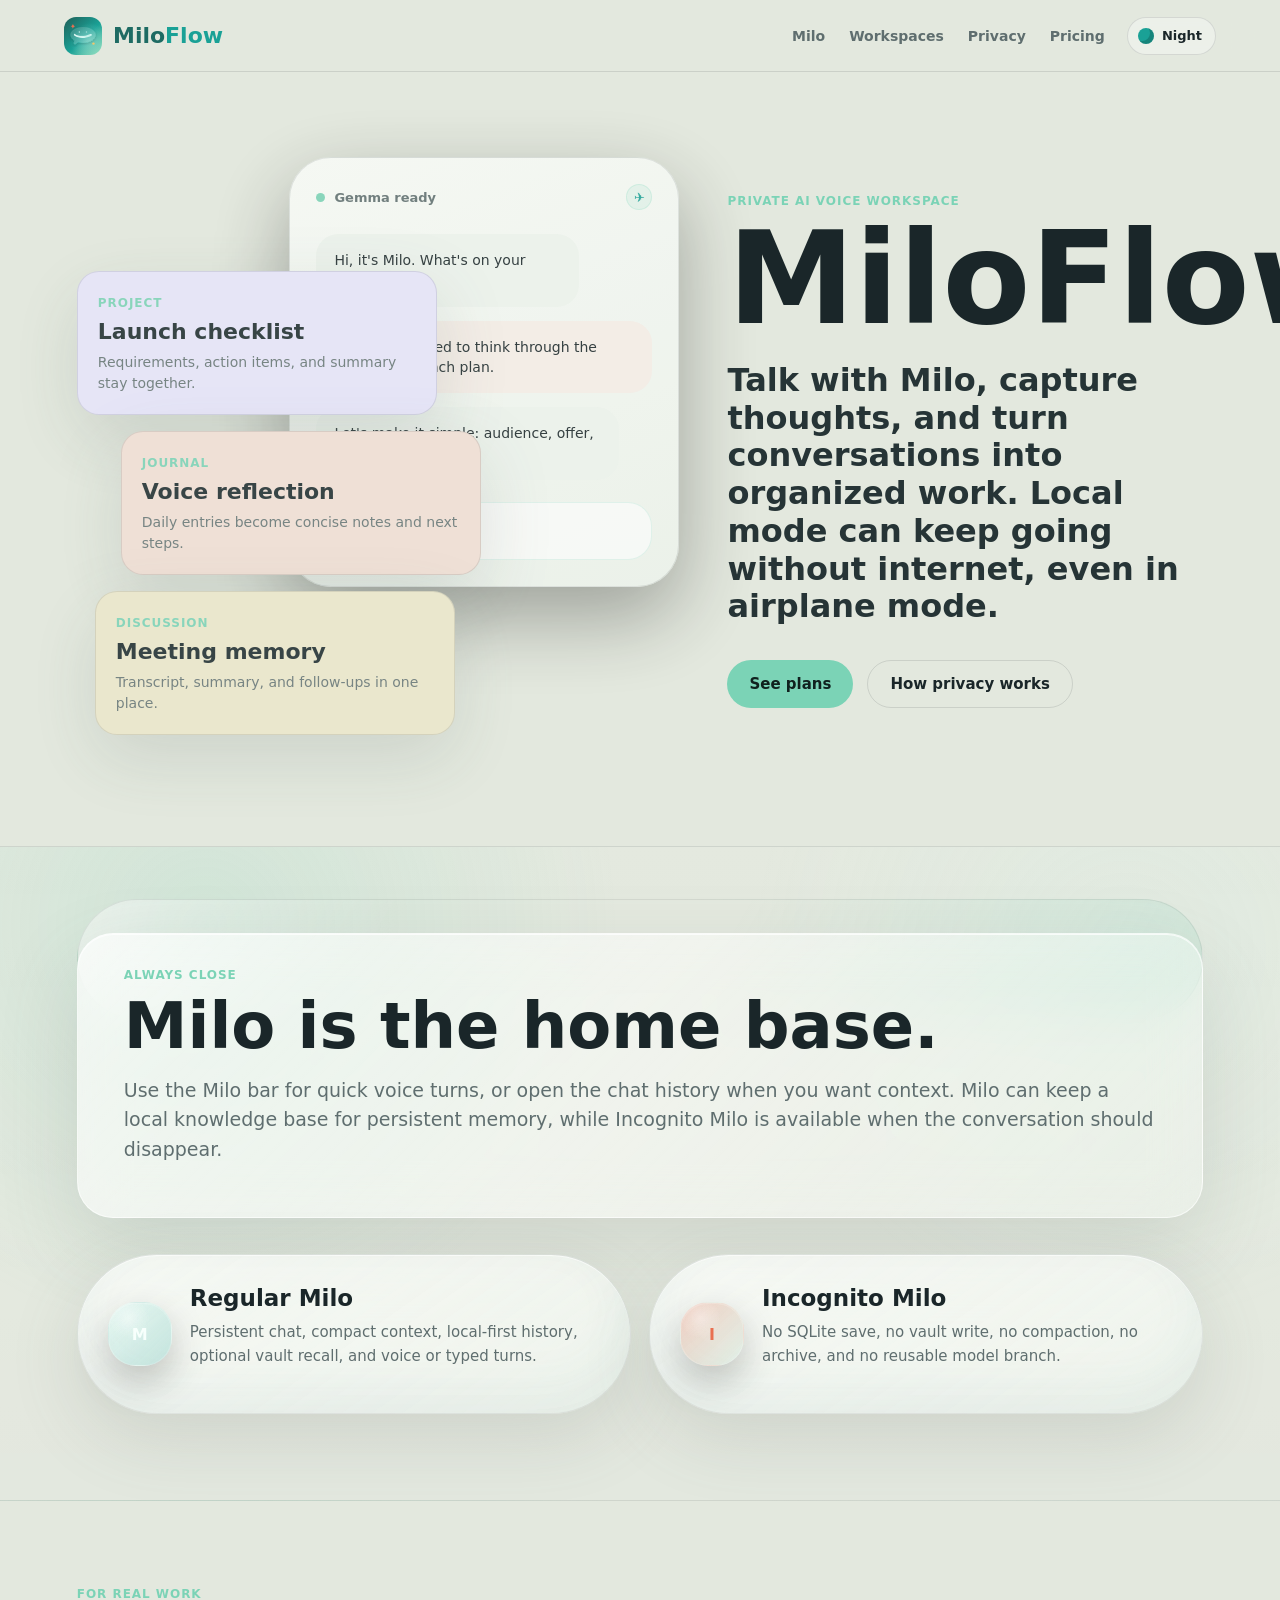
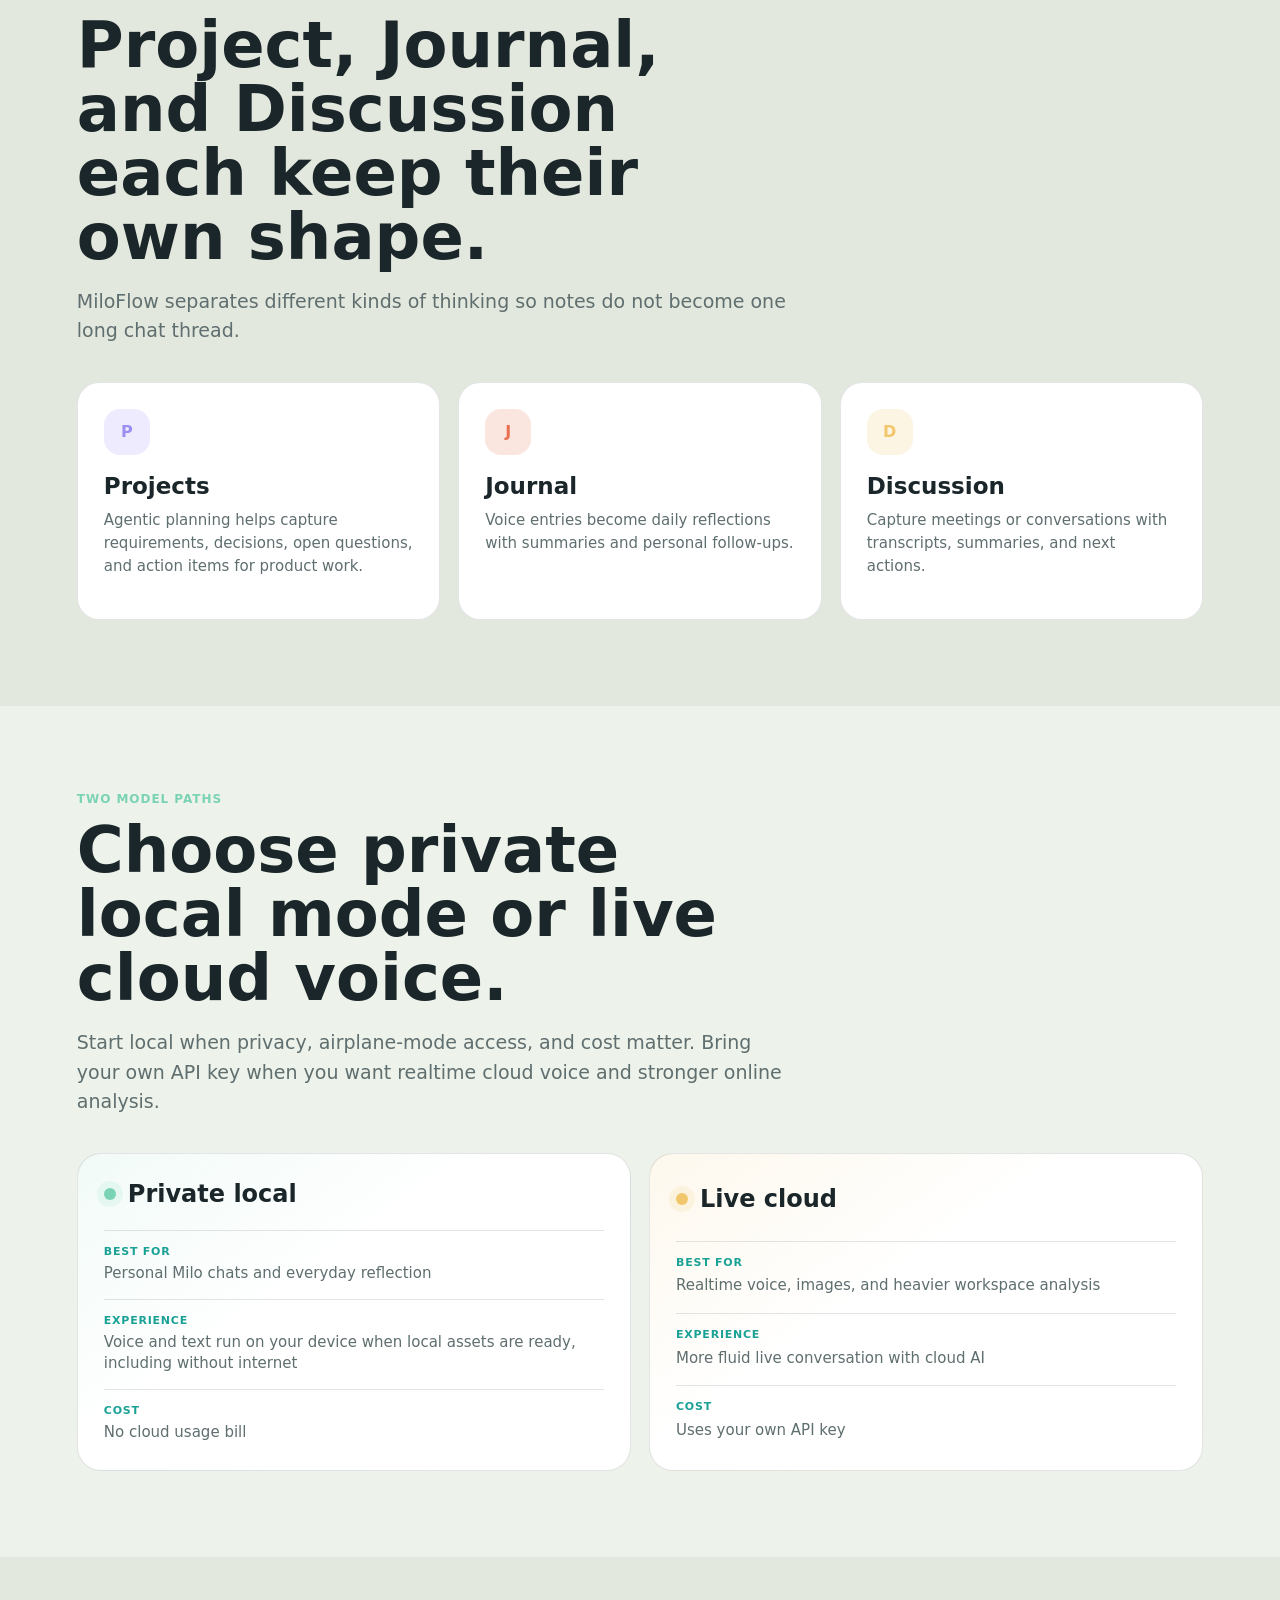
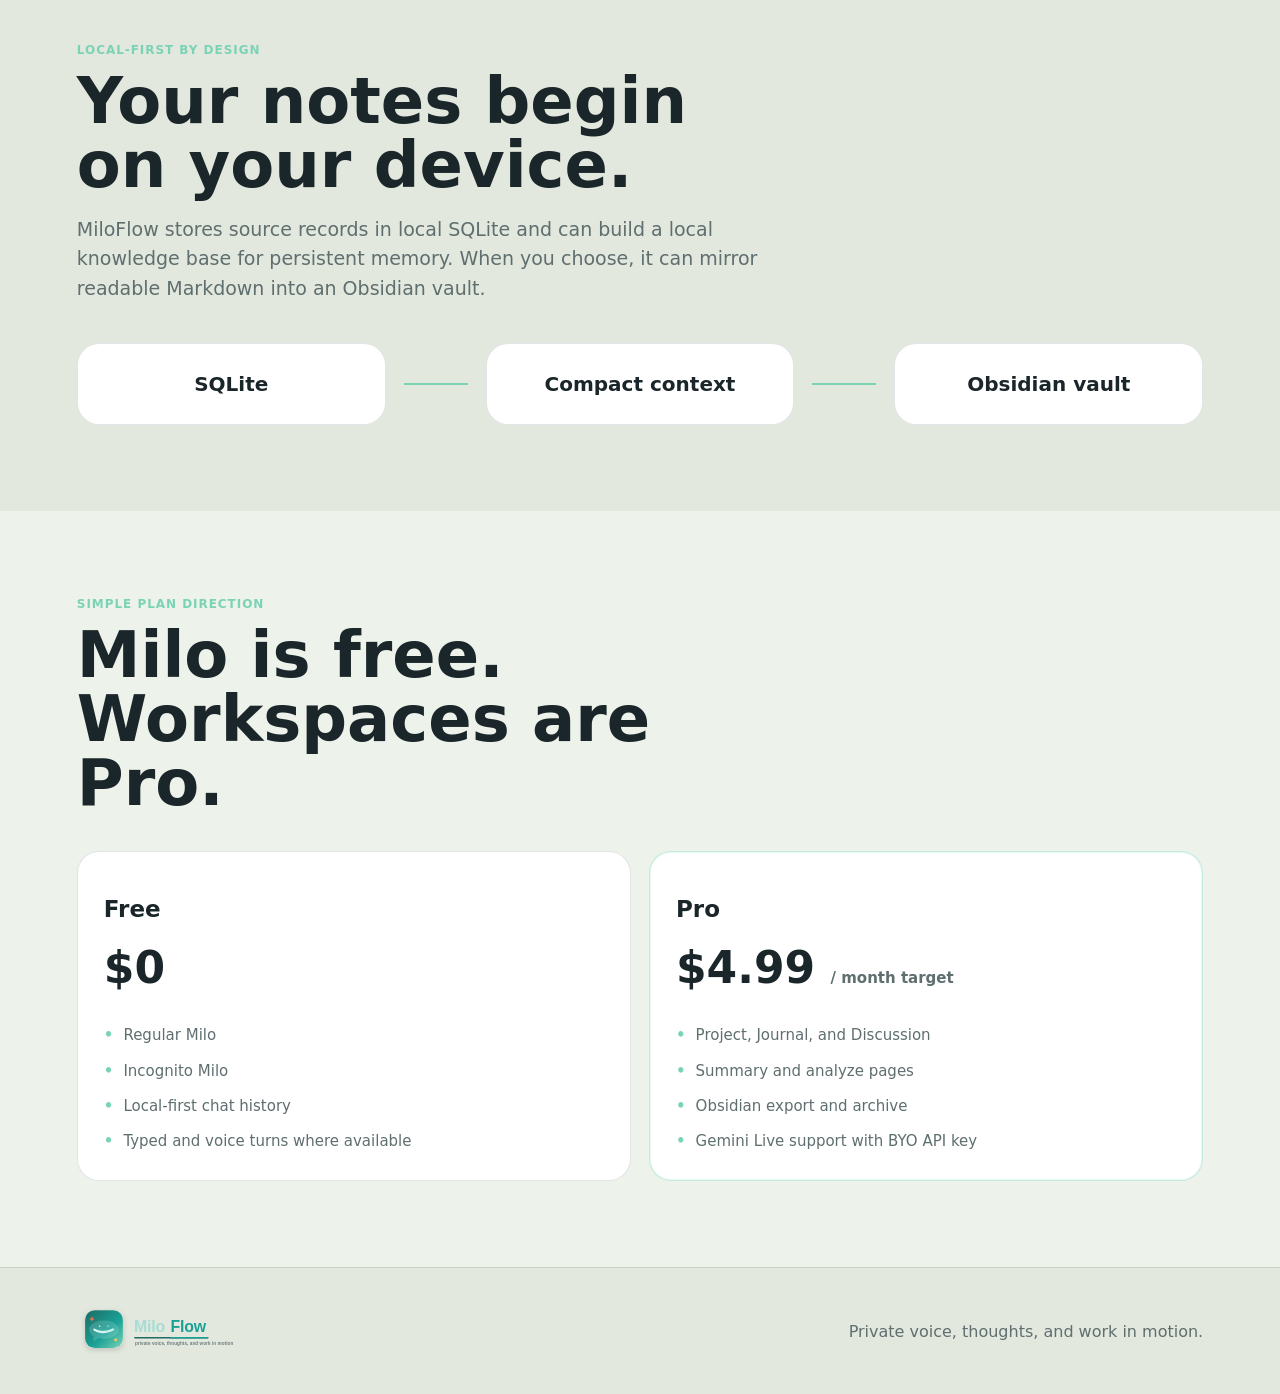
==== index.html @ c67f7feb "Add website day night theme toggle" ====
<!doctype html>
<html lang="en">
  <head>
    <meta charset="utf-8" />
    <meta name="viewport" content="width=device-width, initial-scale=1" />
    <title>MiloFlow - Private AI Voice Workspace</title>
    <meta
      name="description"
      content="MiloFlow is a private AI voice workspace for Milo chat, journaling, discussions, projects, local Gemma, and Gemini Live with your own API key."
    />
    <meta name="theme-color" content="#e3e8de" media="(prefers-color-scheme: light)" />
    <meta name="theme-color" content="#1c1f21" media="(prefers-color-scheme: dark)" />
    <meta property="og:title" content="MiloFlow" />
    <meta property="og:description" content="Private voice, thoughts, and work in motion." />
    <meta property="og:type" content="website" />
    <meta property="og:image" content="assets/brand/app-icon-512.png" />
    <link rel="icon" href="assets/brand/app-icon-512.png" />
    <link rel="apple-touch-icon" href="assets/brand/app-icon-512.png" />
    <script>
      (() => {
        const theme = localStorage.getItem("miloflow-theme");
        if (theme === "light" || theme === "dark") {
          document.documentElement.dataset.theme = theme;
        }
      })();
    </script>
    <link rel="stylesheet" href="styles.css" />
  </head>
  <body>
    <header class="site-header" aria-label="Primary navigation">
      <a class="brand" href="#top" aria-label="MiloFlow home">
        <img src="assets/brand/miloflow-app-icon.svg" alt="" />
        <span><span class="brand-milo">Milo</span><span class="brand-flow">Flow</span></span>
      </a>
      <div class="header-actions">
        <nav>
          <a href="#milo">Milo</a>
          <a href="#workspaces">Workspaces</a>
          <a href="#privacy">Privacy</a>
          <a href="#pricing">Pricing</a>
        </nav>
        <button class="theme-toggle" type="button" aria-label="Switch theme" aria-pressed="false">
          <span class="theme-icon" aria-hidden="true"></span>
          <span class="theme-label">Night</span>
        </button>
      </div>
    </header>

    <main id="top">
      <section class="hero" aria-labelledby="hero-title">
        <div class="hero-scene" aria-hidden="true">
          <div class="phone">
            <div class="phone-top">
              <span class="dot"></span>
              <span>Gemma ready</span>
              <span class="airplane" aria-hidden="true">✈</span>
            </div>
            <div class="chat-row assistant">Hi, it's Milo. What's on your mind?</div>
            <div class="chat-row user">I need to think through the launch plan.</div>
            <div class="chat-row assistant wide">
              Let's make it simple: audience, offer, next action.
            </div>
            <div class="voice-bar">
              <span></span>
              <span></span>
              <span></span>
              <strong>Listening</strong>
            </div>
          </div>
          <div class="workspace-stack">
            <div class="workspace-card project">
              <span>Project</span>
              <strong>Launch checklist</strong>
              <p>Requirements, action items, and summary stay together.</p>
            </div>
            <div class="workspace-card journal">
              <span>Journal</span>
              <strong>Voice reflection</strong>
              <p>Daily entries become concise notes and next steps.</p>
            </div>
            <div class="workspace-card discussion">
              <span>Discussion</span>
              <strong>Meeting memory</strong>
              <p>Transcript, summary, and follow-ups in one place.</p>
            </div>
          </div>
        </div>

        <div class="hero-copy">
          <p class="eyebrow">Private AI voice workspace</p>
          <h1 id="hero-title">MiloFlow</h1>
          <p class="hero-subtitle">
            Talk with Milo, capture thoughts, and turn conversations into organized work. Local mode can keep going without internet, even in airplane mode.
          </p>
          <div class="hero-actions">
            <a class="primary-action" href="#pricing">See plans</a>
            <a class="secondary-action" href="#privacy">How privacy works</a>
          </div>
        </div>
      </section>

      <section class="intro band liquid-milo" id="milo" aria-labelledby="milo-title">
        <div class="section-heading">
          <p class="eyebrow">Always close</p>
          <h2 id="milo-title">Milo is the home base.</h2>
          <p>
            Use the Milo bar for quick voice turns, or open the chat history when you want context. Milo can keep a local knowledge base for persistent memory, while Incognito Milo is available when the conversation should disappear.
          </p>
        </div>
        <div class="feature-grid two">
          <article>
            <span class="feature-icon">M</span>
            <h3>Regular Milo</h3>
            <p>Persistent chat, compact context, local-first history, optional vault recall, and voice or typed turns.</p>
          </article>
          <article>
            <span class="feature-icon incognito">I</span>
            <h3>Incognito Milo</h3>
            <p>No SQLite save, no vault write, no compaction, no archive, and no reusable model branch.</p>
          </article>
        </div>
      </section>

      <section class="band split" id="workspaces" aria-labelledby="workspaces-title">
        <div class="section-heading">
          <p class="eyebrow">For real work</p>
          <h2 id="workspaces-title">Project, Journal, and Discussion each keep their own shape.</h2>
          <p>
            MiloFlow separates different kinds of thinking so notes do not become one long chat thread.
          </p>
        </div>
        <div class="feature-grid three">
          <article>
            <span class="feature-icon project">P</span>
            <h3>Projects</h3>
            <p>Agentic planning helps capture requirements, decisions, open questions, and action items for product work.</p>
          </article>
          <article>
            <span class="feature-icon journal">J</span>
            <h3>Journal</h3>
            <p>Voice entries become daily reflections with summaries and personal follow-ups.</p>
          </article>
          <article>
            <span class="feature-icon discussion">D</span>
            <h3>Discussion</h3>
            <p>Capture meetings or conversations with transcripts, summaries, and next actions.</p>
          </article>
        </div>
      </section>

      <section class="band providers" aria-labelledby="providers-title">
        <div class="section-heading">
          <p class="eyebrow">Two model paths</p>
          <h2 id="providers-title">Choose private local mode or live cloud voice.</h2>
          <p>
            Start local when privacy, airplane-mode access, and cost matter. Bring your own API key when you want realtime cloud voice and stronger online analysis.
          </p>
        </div>
        <div class="provider-cards" aria-label="MiloFlow provider comparison">
          <article class="provider-card local">
            <div class="provider-title">
              <span aria-hidden="true"></span>
              <h3>Private local</h3>
            </div>
            <dl>
              <div>
                <dt>Best for</dt>
                <dd>Personal Milo chats and everyday reflection</dd>
              </div>
              <div>
                <dt>Experience</dt>
                <dd>Voice and text run on your device when local assets are ready, including without internet</dd>
              </div>
              <div>
                <dt>Cost</dt>
                <dd>No cloud usage bill</dd>
              </div>
            </dl>
          </article>
          <article class="provider-card cloud">
            <div class="provider-title">
              <span aria-hidden="true"></span>
              <h3>Live cloud</h3>
            </div>
            <dl>
              <div>
                <dt>Best for</dt>
                <dd>Realtime voice, images, and heavier workspace analysis</dd>
              </div>
              <div>
                <dt>Experience</dt>
                <dd>More fluid live conversation with cloud AI</dd>
              </div>
              <div>
                <dt>Cost</dt>
                <dd>Uses your own API key</dd>
              </div>
            </dl>
          </article>
        </div>
      </section>

      <section class="band privacy" id="privacy" aria-labelledby="privacy-title">
        <div class="section-heading">
          <p class="eyebrow">Local-first by design</p>
          <h2 id="privacy-title">Your notes begin on your device.</h2>
          <p>
            MiloFlow stores source records in local SQLite and can build a local knowledge base for persistent memory. When you choose, it can mirror readable Markdown into an Obsidian vault.
          </p>
        </div>
        <div class="privacy-flow" aria-label="Storage flow">
          <div>SQLite</div>
          <span></span>
          <div>Compact context</div>
          <span></span>
          <div>Obsidian vault</div>
        </div>
      </section>

      <section class="band pricing" id="pricing" aria-labelledby="pricing-title">
        <div class="section-heading">
          <p class="eyebrow">Simple plan direction</p>
          <h2 id="pricing-title">Milo is free. Workspaces are Pro.</h2>
        </div>
        <div class="price-grid">
          <article>
            <h3>Free</h3>
            <p class="price">$0</p>
            <ul>
              <li>Regular Milo</li>
              <li>Incognito Milo</li>
              <li>Local-first chat history</li>
              <li>Typed and voice turns where available</li>
            </ul>
          </article>
          <article class="highlight">
            <h3>Pro</h3>
            <p class="price">$4.99 <span>/ month target</span></p>
            <ul>
              <li>Project, Journal, and Discussion</li>
              <li>Summary and analyze pages</li>
              <li>Obsidian export and archive</li>
              <li>Gemini Live support with BYO API key</li>
            </ul>
          </article>
        </div>
      </section>
    </main>

    <footer>
      <a class="footer-logo-link" href="#top" aria-label="MiloFlow home">
        <img class="footer-logo footer-logo-day" src="assets/brand/miloflow-logo.svg" alt="MiloFlow" />
        <img class="footer-logo footer-logo-night" src="assets/brand/miloflow-logo_night.svg" alt="MiloFlow" />
      </a>
      <p>Private voice, thoughts, and work in motion.</p>
    </footer>
    <script>
      (() => {
        const root = document.documentElement;
        const button = document.querySelector(".theme-toggle");
        const label = button?.querySelector(".theme-label");
        const systemDark = window.matchMedia("(prefers-color-scheme: dark)");

        const activeTheme = () => root.dataset.theme || (systemDark.matches ? "dark" : "light");

        const updateButton = () => {
          const theme = activeTheme();
          if (!button || !label) return;
          button.setAttribute("aria-pressed", String(theme === "dark"));
          button.setAttribute("aria-label", theme === "dark" ? "Switch to day mode" : "Switch to night mode");
          label.textContent = theme === "dark" ? "Day" : "Night";
        };

        button?.addEventListener("click", () => {
          const nextTheme = activeTheme() === "dark" ? "light" : "dark";
          root.dataset.theme = nextTheme;
          localStorage.setItem("miloflow-theme", nextTheme);
          updateButton();
        });

        systemDark.addEventListener("change", updateButton);
        updateButton();
      })();
    </script>
  </body>
</html>
---- styles.css ----
:root {
  color-scheme: light dark;
  --ink: #1a2629;
  --muted: #5f6e6f;
  --dim: #879090;
  --surface: #ffffff;
  --surface-2: #eef3ed;
  --line: rgba(26, 38, 41, 0.12);
  --header-bg: rgba(227, 232, 222, 0.78);
  --hero-fade: rgba(227, 232, 222, 0);
  --band-alt: #edf2ea;
  --hero-subtitle: #263436;
  --milo: #1e6b63;
  --brand-milo: #1e6b63;
  --flow: #1aa196;
  --mint: #7bd3b6;
  --coral: #e96f50;
  --gold: #f2c66b;
  --violet: #9b8ef3;
  --page: #e3e8de;
  --phone-surface: linear-gradient(160deg, #f8fbf7 0%, #edf3ec 100%);
  --assistant-bubble: #eef4ee;
  --user-bubble: #f6eee8;
  --voice-surface: rgba(255, 255, 255, 0.72);
  --workspace-card-shadow: 0 24px 70px rgba(81, 101, 94, 0.18);
  --workspace-project-bg: #e7e5fb;
  --workspace-journal-bg: #f1dfd5;
  --workspace-discussion-bg: #ece7cb;
  --workspace-title: #1d2b2e;
  --workspace-body: #667575;
  --liquid-band-line: rgba(26, 38, 41, 0.10);
  --liquid-haze: linear-gradient(120deg, rgba(255, 255, 255, 0.48), transparent 28%),
    linear-gradient(300deg, rgba(123, 211, 182, 0.16), transparent 44%);
  --liquid-haze-border: rgba(26, 38, 41, 0.08);
  --liquid-heading-bg: linear-gradient(135deg, rgba(255, 255, 255, 0.66), rgba(255, 255, 255, 0.28));
  --liquid-heading-border: rgba(255, 255, 255, 0.62);
  --liquid-heading-shadow: inset 0 1px 0 rgba(255, 255, 255, 0.72),
    0 28px 80px rgba(92, 108, 100, 0.16);
  --liquid-card-bg: linear-gradient(145deg, rgba(255, 255, 255, 0.54), rgba(255, 255, 255, 0.24)),
    rgba(238, 245, 237, 0.66);
  --liquid-card-border: rgba(26, 38, 41, 0.10);
  --liquid-card-shadow: inset 0 1px 0 rgba(255, 255, 255, 0.58),
    inset 0 -24px 50px rgba(30, 107, 99, 0.06),
    0 24px 70px rgba(92, 108, 100, 0.16);
  --liquid-icon-color: #f7fffc;
}

@media (prefers-color-scheme: dark) {
  :root:not([data-theme]) {
    --ink: #f5f2e8;
    --muted: #b9b5a8;
    --dim: #7f7b70;
    --surface: #242824;
    --surface-2: #2f342f;
    --line: rgba(245, 242, 232, 0.14);
    --header-bg: rgba(28, 31, 33, 0.78);
    --hero-fade: rgba(28, 31, 33, 0);
    --band-alt: #1f221f;
    --hero-subtitle: #dfdccf;
    --brand-milo: #a7dcd4;
    --page: #1c1f21;
    --phone-surface: linear-gradient(160deg, #20241f 0%, #30362f 100%);
    --assistant-bubble: #383d37;
    --user-bubble: #41372e;
    --voice-surface: #1f2522;
    --workspace-card-shadow: 0 24px 70px rgba(0, 0, 0, 0.24);
    --workspace-project-bg: #2f2a55;
    --workspace-journal-bg: #4a2d23;
    --workspace-discussion-bg: #40391f;
    --workspace-title: var(--ink);
    --workspace-body: var(--muted);
    --liquid-band-line: rgba(245, 242, 232, 0.08);
    --liquid-haze: linear-gradient(120deg, rgba(255, 255, 255, 0.12), transparent 28%),
      linear-gradient(300deg, rgba(123, 211, 182, 0.10), transparent 44%);
    --liquid-haze-border: rgba(255, 255, 255, 0.10);
    --liquid-heading-bg: linear-gradient(135deg, rgba(255, 255, 255, 0.105), rgba(255, 255, 255, 0.035));
    --liquid-heading-border: rgba(255, 255, 255, 0.13);
    --liquid-heading-shadow: inset 0 1px 0 rgba(255, 255, 255, 0.18),
      0 28px 80px rgba(0, 0, 0, 0.22);
    --liquid-card-bg: linear-gradient(145deg, rgba(255, 255, 255, 0.115), rgba(255, 255, 255, 0.035)),
      rgba(32, 38, 35, 0.58);
    --liquid-card-border: rgba(255, 255, 255, 0.14);
    --liquid-card-shadow: inset 0 1px 0 rgba(255, 255, 255, 0.18),
      inset 0 -24px 50px rgba(30, 107, 99, 0.12),
      0 24px 70px rgba(0, 0, 0, 0.20);
    --liquid-icon-color: #eafffb;
  }
}

:root[data-theme="dark"] {
  color-scheme: dark;
  --ink: #f5f2e8;
  --muted: #b9b5a8;
  --dim: #7f7b70;
  --surface: #242824;
  --surface-2: #2f342f;
  --line: rgba(245, 242, 232, 0.14);
  --header-bg: rgba(28, 31, 33, 0.78);
  --hero-fade: rgba(28, 31, 33, 0);
  --band-alt: #1f221f;
  --hero-subtitle: #dfdccf;
  --brand-milo: #a7dcd4;
  --page: #1c1f21;
  --phone-surface: linear-gradient(160deg, #20241f 0%, #30362f 100%);
  --assistant-bubble: #383d37;
  --user-bubble: #41372e;
  --voice-surface: #1f2522;
  --workspace-card-shadow: 0 24px 70px rgba(0, 0, 0, 0.24);
  --workspace-project-bg: #2f2a55;
  --workspace-journal-bg: #4a2d23;
  --workspace-discussion-bg: #40391f;
  --workspace-title: var(--ink);
  --workspace-body: var(--muted);
  --liquid-band-line: rgba(245, 242, 232, 0.08);
  --liquid-haze: linear-gradient(120deg, rgba(255, 255, 255, 0.12), transparent 28%),
    linear-gradient(300deg, rgba(123, 211, 182, 0.10), transparent 44%);
  --liquid-haze-border: rgba(255, 255, 255, 0.10);
  --liquid-heading-bg: linear-gradient(135deg, rgba(255, 255, 255, 0.105), rgba(255, 255, 255, 0.035));
  --liquid-heading-border: rgba(255, 255, 255, 0.13);
  --liquid-heading-shadow: inset 0 1px 0 rgba(255, 255, 255, 0.18),
    0 28px 80px rgba(0, 0, 0, 0.22);
  --liquid-card-bg: linear-gradient(145deg, rgba(255, 255, 255, 0.115), rgba(255, 255, 255, 0.035)),
    rgba(32, 38, 35, 0.58);
  --liquid-card-border: rgba(255, 255, 255, 0.14);
  --liquid-card-shadow: inset 0 1px 0 rgba(255, 255, 255, 0.18),
    inset 0 -24px 50px rgba(30, 107, 99, 0.12),
    0 24px 70px rgba(0, 0, 0, 0.20);
  --liquid-icon-color: #eafffb;
}

:root[data-theme="light"] {
  color-scheme: light;
}

* {
  box-sizing: border-box;
}

html {
  scroll-behavior: smooth;
}

body {
  margin: 0;
  background: var(--page);
  color: var(--ink);
  font-family: Inter, ui-sans-serif, system-ui, -apple-system, BlinkMacSystemFont, "Segoe UI", sans-serif;
}

a {
  color: inherit;
  text-decoration: none;
}

.site-header {
  align-items: center;
  backdrop-filter: blur(20px);
  background: var(--header-bg);
  border-bottom: 1px solid var(--line);
  display: flex;
  height: 72px;
  justify-content: space-between;
  left: 0;
  padding: 0 clamp(18px, 5vw, 64px);
  position: fixed;
  right: 0;
  top: 0;
  z-index: 20;
}

.brand {
  align-items: center;
  display: inline-flex;
  font-size: 22px;
  font-weight: 800;
  gap: 11px;
}

.brand img {
  border-radius: 12px;
  height: 38px;
  width: 38px;
}

.brand-milo {
  color: var(--brand-milo);
}

.brand-flow {
  color: var(--flow);
}

nav {
  display: flex;
  gap: 24px;
}

.header-actions {
  align-items: center;
  display: flex;
  gap: 22px;
}

nav a {
  color: var(--muted);
  font-size: 14px;
  font-weight: 650;
}

nav a:hover {
  color: var(--ink);
}

.theme-toggle {
  align-items: center;
  background: rgba(255, 255, 255, 0.34);
  border: 1px solid var(--line);
  border-radius: 999px;
  color: var(--ink);
  cursor: pointer;
  display: inline-flex;
  font: inherit;
  font-size: 13px;
  font-weight: 800;
  gap: 8px;
  min-height: 38px;
  padding: 0 13px 0 10px;
}

.theme-toggle:hover {
  border-color: rgba(123, 211, 182, 0.42);
}

.theme-icon {
  background: var(--flow);
  border-radius: 999px;
  box-shadow: inset -4px -3px 0 rgba(0, 0, 0, 0.18);
  height: 16px;
  width: 16px;
}

:root[data-theme="dark"] .theme-icon {
  background: var(--gold);
  box-shadow: inset 5px -3px 0 rgba(28, 31, 33, 0.74);
}

@media (prefers-color-scheme: dark) {
  :root:not([data-theme]) .theme-icon {
    background: var(--gold);
    box-shadow: inset 5px -3px 0 rgba(28, 31, 33, 0.74);
  }
}

.hero {
  align-items: center;
  display: grid;
  gap: 48px;
  grid-template-columns: minmax(0, 0.95fr) minmax(380px, 0.75fr);
  min-height: 94svh;
  overflow: hidden;
  padding: 128px clamp(22px, 6vw, 84px) 72px;
  position: relative;
}

.hero::after {
  background: linear-gradient(180deg, var(--hero-fade) 0%, var(--page) 96%);
  bottom: 0;
  content: "";
  height: 26%;
  left: 0;
  pointer-events: none;
  position: absolute;
  right: 0;
  z-index: 0;
}

.hero-scene {
  height: 620px;
  opacity: 0.86;
  position: relative;
  z-index: 1;
}

.phone {
  background: var(--phone-surface);
  border: 1px solid var(--line);
  border-radius: 42px;
  box-shadow: 0 30px 80px rgba(0, 0, 0, 0.36);
  max-width: 390px;
  padding: 26px;
  position: absolute;
  right: 0;
  top: 16px;
  width: 390px;
}

.phone-top {
  align-items: center;
  color: var(--muted);
  display: flex;
  font-size: 13px;
  font-weight: 700;
  gap: 9px;
  margin-bottom: 24px;
}

.airplane {
  align-items: center;
  background: rgba(123, 211, 182, 0.14);
  border: 1px solid rgba(123, 211, 182, 0.24);
  border-radius: 999px;
  color: var(--flow);
  display: inline-flex;
  font-size: 13px;
  height: 26px;
  justify-content: center;
  margin-left: auto;
  width: 26px;
}

.dot {
  background: var(--mint);
  border-radius: 50%;
  height: 9px;
  width: 9px;
}

.chat-row {
  border-radius: 22px;
  color: var(--ink);
  font-size: 14px;
  line-height: 1.45;
  margin: 14px 0;
  padding: 16px 18px;
  width: 78%;
}

.chat-row.assistant {
  background: var(--assistant-bubble);
}

.chat-row.user {
  background: var(--user-bubble);
  margin-left: auto;
}

.chat-row.wide {
  width: 90%;
}

.voice-bar {
  align-items: center;
  background: var(--voice-surface);
  border: 1px solid rgba(123, 211, 182, 0.22);
  border-radius: 24px;
  display: flex;
  gap: 8px;
  margin-top: 22px;
  padding: 14px 18px;
}

.voice-bar span {
  animation: wave 1.4s ease-in-out infinite;
  background: var(--mint);
  border-radius: 999px;
  height: 18px;
  width: 5px;
}

.voice-bar span:nth-child(2) {
  animation-delay: 0.14s;
  height: 28px;
}

.voice-bar span:nth-child(3) {
  animation-delay: 0.28s;
  height: 22px;
}

.voice-bar strong {
  color: var(--muted);
  font-size: 13px;
  margin-left: 8px;
}

@keyframes wave {
  0%, 100% {
    transform: scaleY(0.7);
  }
  50% {
    transform: scaleY(1.15);
  }
}

.workspace-stack {
  bottom: 10px;
  left: 0;
  position: absolute;
  width: 360px;
}

.workspace-card {
  border: 1px solid var(--line);
  border-radius: 22px;
  box-shadow: var(--workspace-card-shadow);
  margin: 16px 0;
  padding: 20px;
}

.workspace-card span,
.eyebrow {
  color: var(--mint);
  font-size: 12px;
  font-weight: 800;
  letter-spacing: 0.08em;
  text-transform: uppercase;
}

.workspace-card strong {
  color: var(--workspace-title);
  display: block;
  font-size: 22px;
  margin: 8px 0;
}

.workspace-card p {
  color: var(--workspace-body);
  font-size: 14px;
  line-height: 1.5;
  margin: 0;
}

.workspace-card.project {
  background: var(--workspace-project-bg);
}

.workspace-card.journal {
  background: var(--workspace-journal-bg);
  transform: translateX(44px);
}

.workspace-card.discussion {
  background: var(--workspace-discussion-bg);
  transform: translateX(18px);
}

.hero-copy {
  max-width: 720px;
  position: relative;
  z-index: 2;
}

h1,
h2,
h3,
p {
  margin-top: 0;
}

h1 {
  font-size: 128px;
  letter-spacing: 0;
  line-height: 0.92;
  margin-bottom: 24px;
}

.hero-subtitle {
  color: var(--hero-subtitle);
  font-size: 32px;
  font-weight: 650;
  line-height: 1.18;
  max-width: 680px;
}

.hero-actions {
  display: flex;
  flex-wrap: wrap;
  gap: 14px;
  margin-top: 34px;
}

.primary-action,
.secondary-action {
  align-items: center;
  border-radius: 999px;
  display: inline-flex;
  font-size: 15px;
  font-weight: 800;
  min-height: 48px;
  padding: 0 22px;
}

.primary-action {
  background: var(--mint);
  color: #10211e;
}

.secondary-action {
  border: 1px solid var(--line);
  color: var(--ink);
}

.band {
  padding: 86px clamp(22px, 6vw, 84px);
}

.liquid-milo {
  background:
    radial-gradient(circle at 16% 12%, rgba(123, 211, 182, 0.18), transparent 34%),
    radial-gradient(circle at 88% 16%, rgba(203, 247, 239, 0.12), transparent 30%),
    linear-gradient(180deg, rgba(255, 255, 255, 0.045), rgba(255, 255, 255, 0.015));
  border-bottom: 1px solid var(--liquid-band-line);
  border-top: 1px solid var(--liquid-band-line);
  overflow: hidden;
  position: relative;
}

.liquid-milo::before {
  background: var(--liquid-haze);
  border: 1px solid var(--liquid-haze-border);
  border-radius: 999px;
  content: "";
  filter: blur(0.2px);
  height: 118px;
  left: clamp(22px, 6vw, 84px);
  pointer-events: none;
  position: absolute;
  right: clamp(22px, 6vw, 84px);
  top: 52px;
}

.liquid-milo .section-heading {
  backdrop-filter: blur(24px) saturate(1.25);
  background: var(--liquid-heading-bg);
  border: 1px solid var(--liquid-heading-border);
  border-radius: 36px;
  box-shadow: var(--liquid-heading-shadow);
  max-width: none;
  padding: 34px clamp(24px, 5vw, 46px);
  position: relative;
  z-index: 1;
}

.liquid-milo .feature-grid {
  position: relative;
  z-index: 1;
}

.liquid-milo article {
  backdrop-filter: blur(28px) saturate(1.35);
  background: var(--liquid-card-bg);
  border-color: var(--liquid-card-border);
  border-radius: 999px;
  box-shadow: var(--liquid-card-shadow);
  min-height: 154px;
  padding: 30px 34px 30px 112px;
  position: relative;
}

.liquid-milo .feature-icon {
  background:
    radial-gradient(circle at 32% 25%, rgba(255, 255, 255, 0.42), transparent 32%),
    linear-gradient(135deg, rgba(203, 247, 239, 0.32), rgba(26, 161, 150, 0.22));
  border: 1px solid rgba(255, 255, 255, 0.16);
  border-radius: 28px;
  box-shadow:
    inset 0 1px 0 rgba(255, 255, 255, 0.22),
    0 16px 36px rgba(0, 0, 0, 0.22);
  color: var(--liquid-icon-color);
  height: 64px;
  left: 30px;
  position: absolute;
  top: 50%;
  transform: translateY(-50%);
  width: 64px;
}

.liquid-milo .feature-icon.incognito {
  background:
    radial-gradient(circle at 32% 25%, rgba(255, 255, 255, 0.36), transparent 32%),
    linear-gradient(135deg, rgba(233, 111, 80, 0.30), rgba(123, 211, 182, 0.16));
}

.liquid-milo article h3 {
  margin-top: 0;
}

.section-heading {
  max-width: 720px;
}

h2 {
  font-size: 64px;
  letter-spacing: 0;
  line-height: 1;
  margin: 10px 0 18px;
}

.section-heading p:not(.eyebrow) {
  color: var(--muted);
  font-size: 19px;
  line-height: 1.55;
}

.feature-grid {
  display: grid;
  gap: 18px;
  margin-top: 36px;
}

.feature-grid.two {
  grid-template-columns: repeat(2, minmax(0, 1fr));
}

.feature-grid.three {
  grid-template-columns: repeat(3, minmax(0, 1fr));
}

article {
  background: var(--surface);
  border: 1px solid var(--line);
  border-radius: 22px;
  padding: 26px;
}

article h3 {
  font-size: 23px;
  margin: 18px 0 10px;
}

article p,
article li {
  color: var(--muted);
  font-size: 15px;
  line-height: 1.55;
}

.feature-icon {
  align-items: center;
  background: rgba(123, 211, 182, 0.16);
  border-radius: 16px;
  color: var(--mint);
  display: inline-flex;
  font-weight: 900;
  height: 46px;
  justify-content: center;
  width: 46px;
}

.feature-icon.incognito {
  background: rgba(233, 111, 80, 0.16);
  color: var(--coral);
}

.feature-icon.project {
  background: rgba(155, 142, 243, 0.18);
  color: var(--violet);
}

.feature-icon.journal {
  background: rgba(233, 111, 80, 0.18);
  color: var(--coral);
}

.feature-icon.discussion {
  background: rgba(242, 198, 107, 0.18);
  color: var(--gold);
}

.providers,
.pricing {
  background: var(--band-alt);
}

.provider-cards {
  display: grid;
  gap: 18px;
  grid-template-columns: repeat(2, minmax(0, 1fr));
  margin-top: 36px;
}

.provider-card {
  background:
    linear-gradient(145deg, rgba(123, 211, 182, 0.10), transparent 42%),
    var(--surface);
  border: 1px solid var(--line);
  border-radius: 24px;
  display: grid;
  gap: 22px;
  padding: 26px;
}

.provider-card.cloud {
  background:
    linear-gradient(145deg, rgba(242, 198, 107, 0.12), transparent 42%),
    var(--surface);
}

.provider-title {
  align-items: center;
  display: flex;
  gap: 12px;
}

.provider-title span {
  background: var(--mint);
  border-radius: 999px;
  box-shadow: 0 0 0 7px rgba(123, 211, 182, 0.12);
  height: 12px;
  width: 12px;
}

.provider-card.cloud .provider-title span {
  background: var(--gold);
  box-shadow: 0 0 0 7px rgba(242, 198, 107, 0.14);
}

.provider-title h3 {
  font-size: 24px;
  margin: 0;
}

.provider-card dl {
  display: grid;
  gap: 14px;
  margin: 0;
}

.provider-card dl div {
  border-top: 1px solid var(--line);
  display: grid;
  gap: 5px;
  padding-top: 14px;
}

.provider-card dt {
  color: var(--flow);
  font-size: 11px;
  font-weight: 850;
  letter-spacing: 0.07em;
  text-transform: uppercase;
}

.provider-card dd {
  color: var(--muted);
  font-size: 15px;
  line-height: 1.45;
  margin: 0;
}

.privacy-flow {
  align-items: center;
  display: grid;
  gap: 18px;
  grid-template-columns: 1fr 64px 1fr 64px 1fr;
  margin-top: 40px;
}

.privacy-flow div {
  background: var(--surface);
  border: 1px solid var(--line);
  border-radius: 22px;
  font-size: 20px;
  font-weight: 800;
  padding: 28px;
  text-align: center;
}

.privacy-flow span {
  background: var(--mint);
  height: 2px;
}

.price-grid {
  display: grid;
  gap: 18px;
  grid-template-columns: repeat(2, minmax(0, 1fr));
  margin-top: 36px;
}

.price-grid article {
  min-height: 330px;
}

.price-grid article.highlight {
  border-color: rgba(123, 211, 182, 0.45);
  box-shadow: inset 0 0 0 1px rgba(123, 211, 182, 0.16);
}

.price {
  color: var(--ink);
  font-size: 44px;
  font-weight: 900;
  margin: 12px 0 22px;
}

.price span {
  color: var(--muted);
  font-size: 15px;
  font-weight: 700;
}

ul {
  display: grid;
  gap: 12px;
  list-style: none;
  margin: 0;
  padding: 0;
}

li::before {
  color: var(--mint);
  content: "•";
  font-weight: 900;
  margin-right: 10px;
}

footer {
  align-items: center;
  border-top: 1px solid var(--line);
  display: flex;
  gap: 24px;
  justify-content: space-between;
  padding: 36px clamp(22px, 6vw, 84px);
}

footer img {
  height: 54px;
  max-width: min(320px, 58vw);
}

footer p {
  color: var(--muted);
  margin: 0;
}

.footer-logo-link {
  display: inline-flex;
}

.footer-logo-night {
  display: none;
}

@media (prefers-color-scheme: dark) {
  :root:not([data-theme]) .footer-logo-day {
    display: none;
  }

  :root:not([data-theme]) .footer-logo-night {
    display: block;
  }
}

:root[data-theme="dark"] .footer-logo-day {
  display: none;
}

:root[data-theme="dark"] .footer-logo-night {
  display: block;
}

:root[data-theme="light"] .footer-logo-day {
  display: block;
}

:root[data-theme="light"] .footer-logo-night {
  display: none;
}

@media (max-width: 1180px) {
  .hero {
    grid-template-columns: 1fr;
    min-height: auto;
    padding-bottom: 54px;
  }

  .hero-copy {
    max-width: 760px;
  }

  .hero-scene {
    height: 540px;
    max-width: 760px;
    width: 100%;
  }

  h1 {
    font-size: 96px;
  }

  .hero-subtitle {
    font-size: 28px;
  }

  h2 {
    font-size: 52px;
  }
}

@media (max-width: 860px) {
  nav {
    display: none;
  }

  .hero {
    min-height: auto;
    padding-top: 112px;
  }

  .hero-scene {
    height: auto;
    min-height: 430px;
  }

  .phone {
    left: auto;
    max-width: none;
    position: relative;
    right: auto;
    top: auto;
    width: min(430px, 92vw);
  }

  .workspace-stack {
    bottom: auto;
    display: grid;
    gap: 12px;
    left: auto;
    margin-top: 18px;
    position: relative;
    width: min(430px, 92vw);
  }

  .workspace-card {
    border-radius: 22px;
    box-shadow: var(--workspace-card-shadow);
    margin: 0;
    padding: 16px;
    transform: none;
  }

  .workspace-card.journal,
  .workspace-card.discussion {
    transform: none;
  }

  .workspace-card strong {
    font-size: 19px;
    margin: 6px 0;
  }

  .workspace-card p {
    font-size: 13px;
  }

  h1 {
    font-size: 68px;
  }

  .hero-subtitle {
    font-size: 23px;
    line-height: 1.25;
  }

  h2 {
    font-size: 42px;
  }

  .feature-grid.two,
  .feature-grid.three,
  .provider-cards,
  .price-grid {
    grid-template-columns: 1fr;
  }

  .liquid-milo::before {
    height: 96px;
    top: 44px;
  }

  .liquid-milo .section-heading {
    border-radius: 28px;
    padding: 28px 24px;
  }

  .liquid-milo article {
    border-radius: 34px;
    min-height: 0;
    padding: 24px;
  }

  .liquid-milo .feature-icon {
    left: auto;
    margin-bottom: 18px;
    position: relative;
    top: auto;
    transform: none;
  }

  .provider-card {
    border-radius: 22px;
    padding: 22px;
  }

  .provider-title h3 {
    font-size: 22px;
  }

  .provider-card dd {
    font-size: 14px;
  }

  .privacy-flow {
    grid-template-columns: 1fr;
  }

  .privacy-flow span {
    height: 28px;
    justify-self: center;
    width: 2px;
  }

  footer {
    align-items: flex-start;
    flex-direction: column;
  }
}
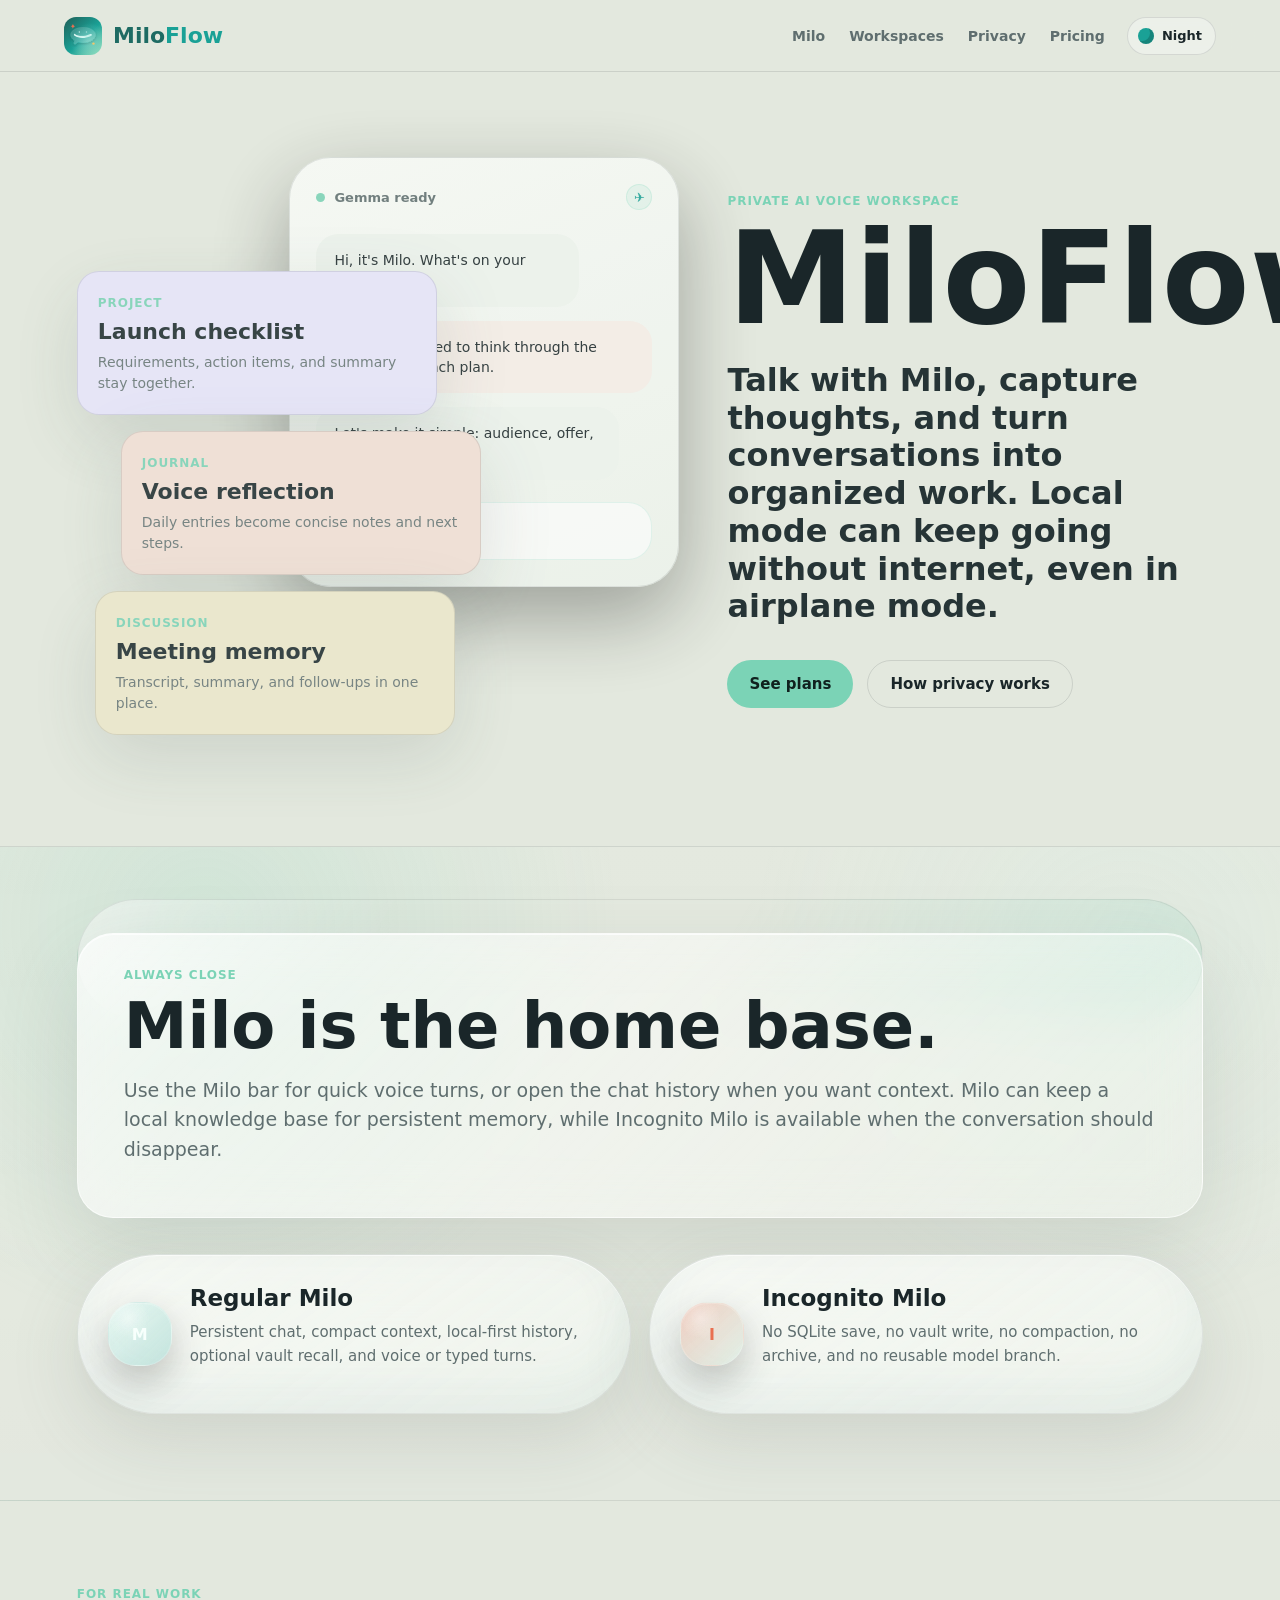
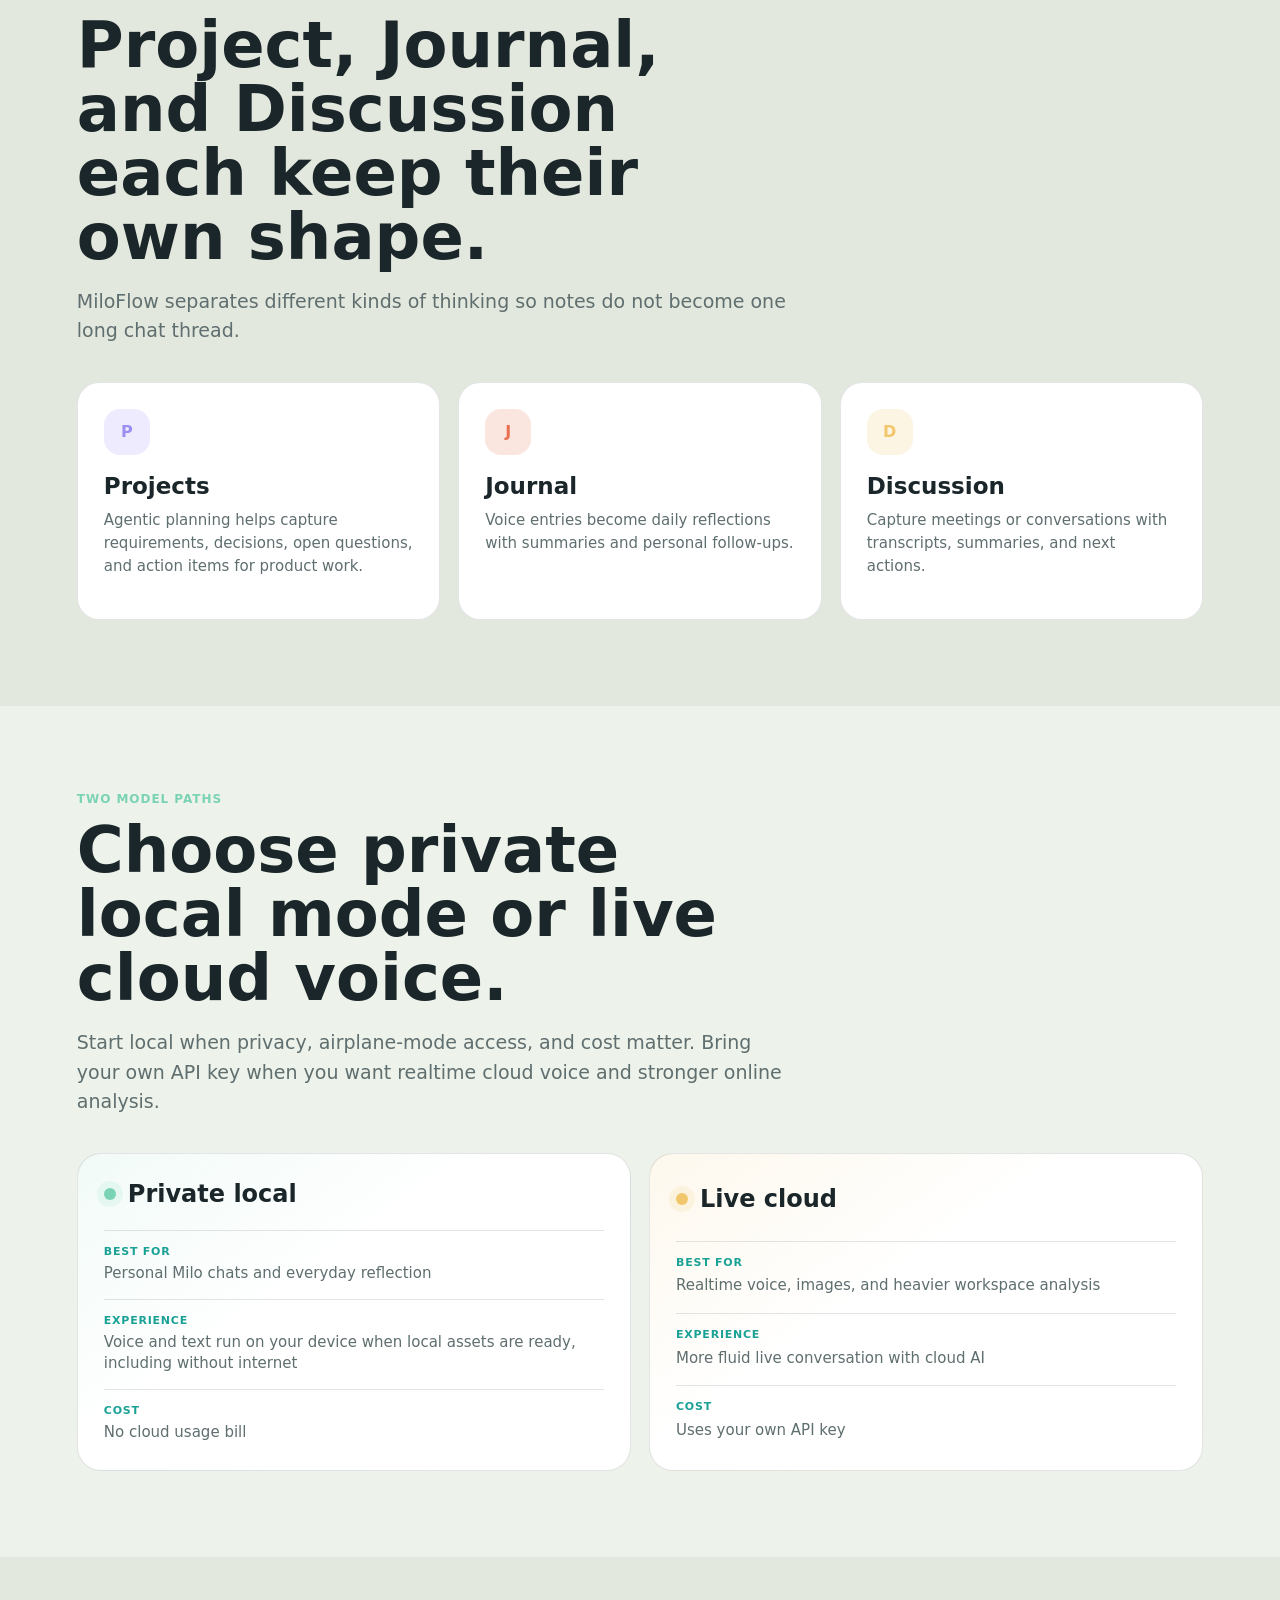
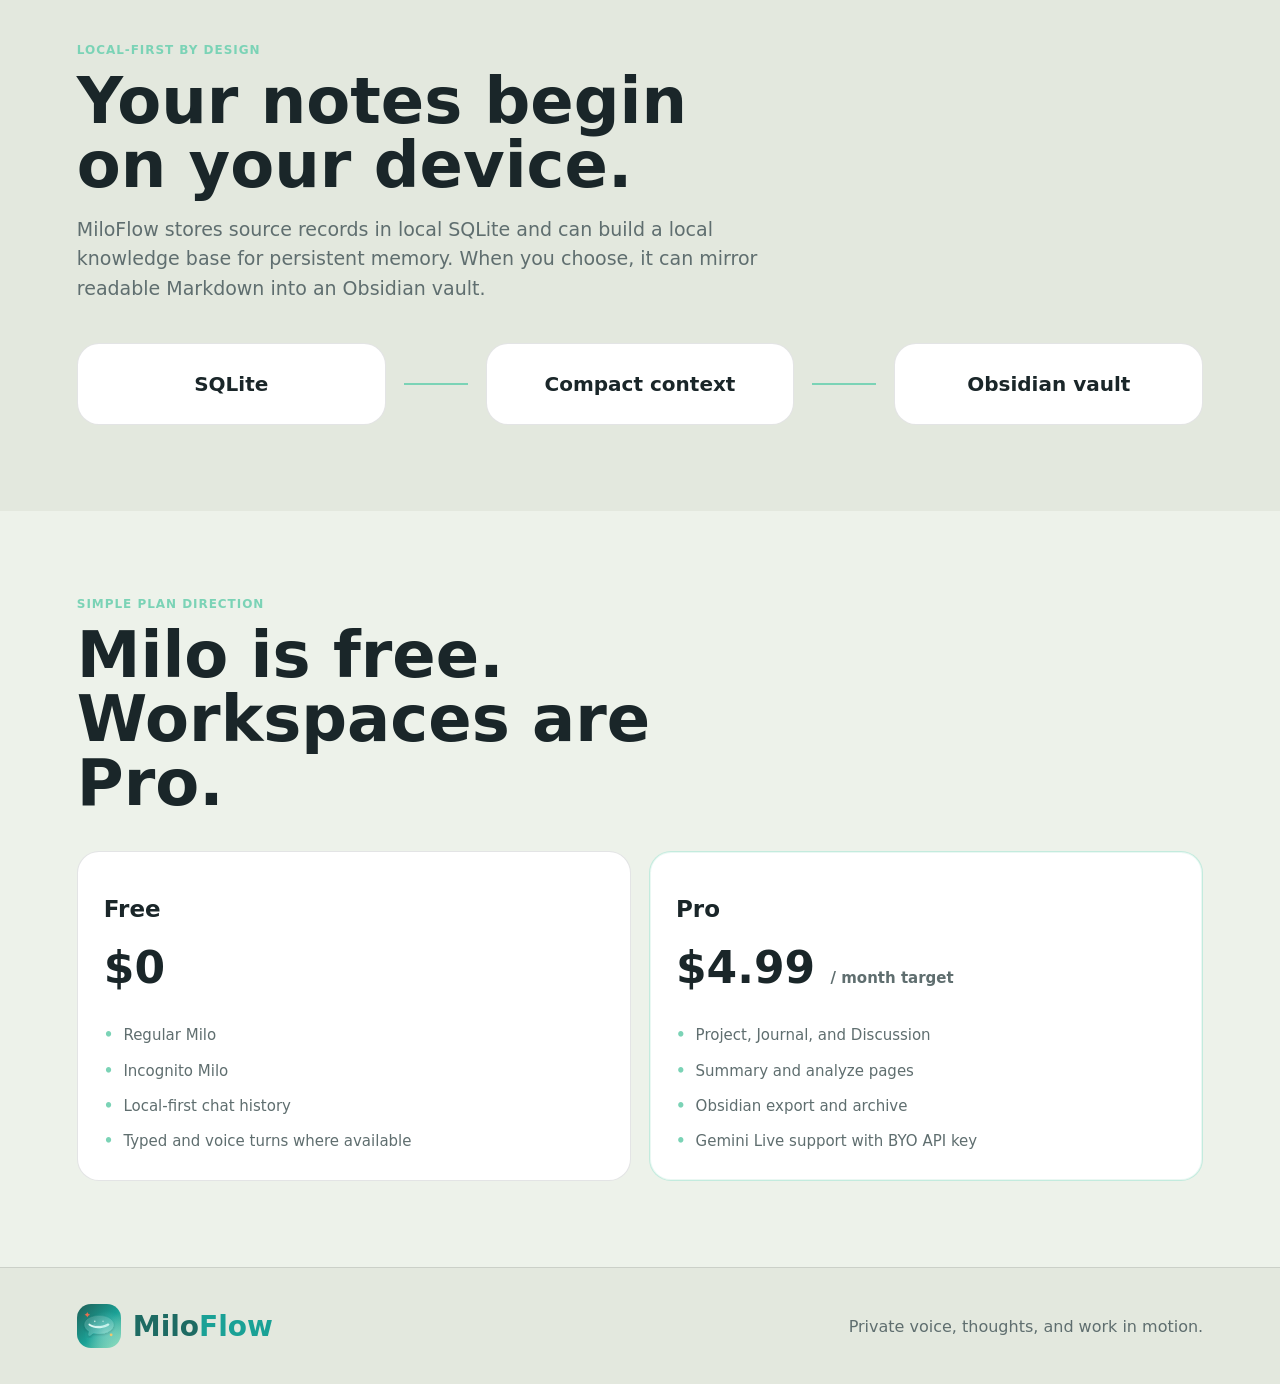
==== commit f77ff44d: "update footnote" ====
--- a/index.html
+++ b/index.html
@@ -248,9 +248,9 @@
     </main>
 
     <footer>
-      <a class="footer-logo-link" href="#top" aria-label="MiloFlow home">
-        <img class="footer-logo footer-logo-day" src="assets/brand/miloflow-logo.svg" alt="MiloFlow" />
-        <img class="footer-logo footer-logo-night" src="assets/brand/miloflow-logo_night.svg" alt="MiloFlow" />
+      <a class="footer-brand" href="#top" aria-label="MiloFlow home">
+        <img src="assets/brand/miloflow-app-icon.svg" alt="" />
+        <span><span class="brand-milo">Milo</span><span class="brand-flow">Flow</span></span>
       </a>
       <p>Private voice, thoughts, and work in motion.</p>
     </footer>
--- a/styles.css
+++ b/styles.css
@@ -824,48 +824,24 @@
   padding: 36px clamp(22px, 6vw, 84px);
 }
 
-footer img {
-  height: 54px;
-  max-width: min(320px, 58vw);
-}
-
 footer p {
   color: var(--muted);
   margin: 0;
 }
 
-.footer-logo-link {
+.footer-brand {
+  align-items: center;
   display: inline-flex;
-}
-
-.footer-logo-night {
-  display: none;
-}
-
-@media (prefers-color-scheme: dark) {
-  :root:not([data-theme]) .footer-logo-day {
-    display: none;
-  }
-
-  :root:not([data-theme]) .footer-logo-night {
-    display: block;
-  }
-}
-
-:root[data-theme="dark"] .footer-logo-day {
-  display: none;
-}
-
-:root[data-theme="dark"] .footer-logo-night {
-  display: block;
-}
-
-:root[data-theme="light"] .footer-logo-day {
-  display: block;
-}
-
-:root[data-theme="light"] .footer-logo-night {
-  display: none;
+  flex-shrink: 0;
+  font-size: 28px;
+  font-weight: 850;
+  gap: 12px;
+}
+
+.footer-brand img {
+  border-radius: 14px;
+  height: 44px;
+  width: 44px;
 }
 
 @media (max-width: 1180px) {
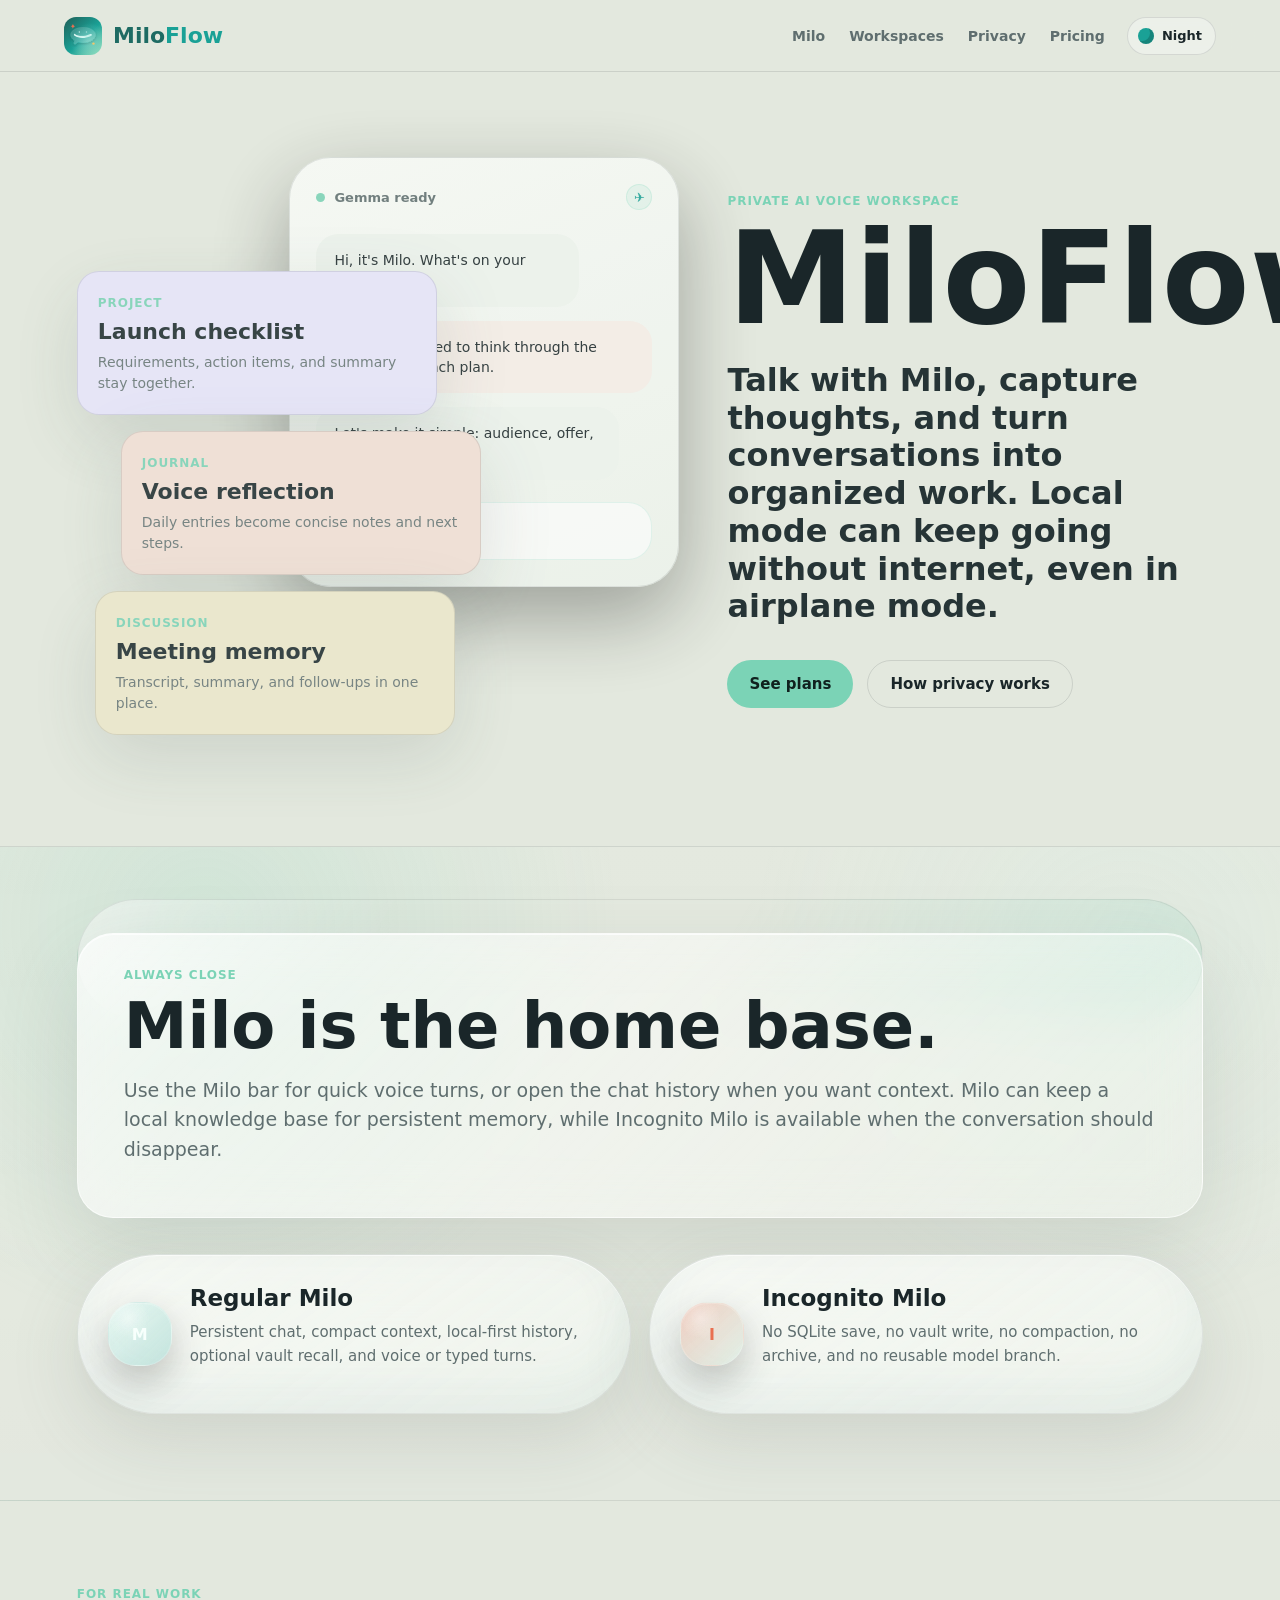
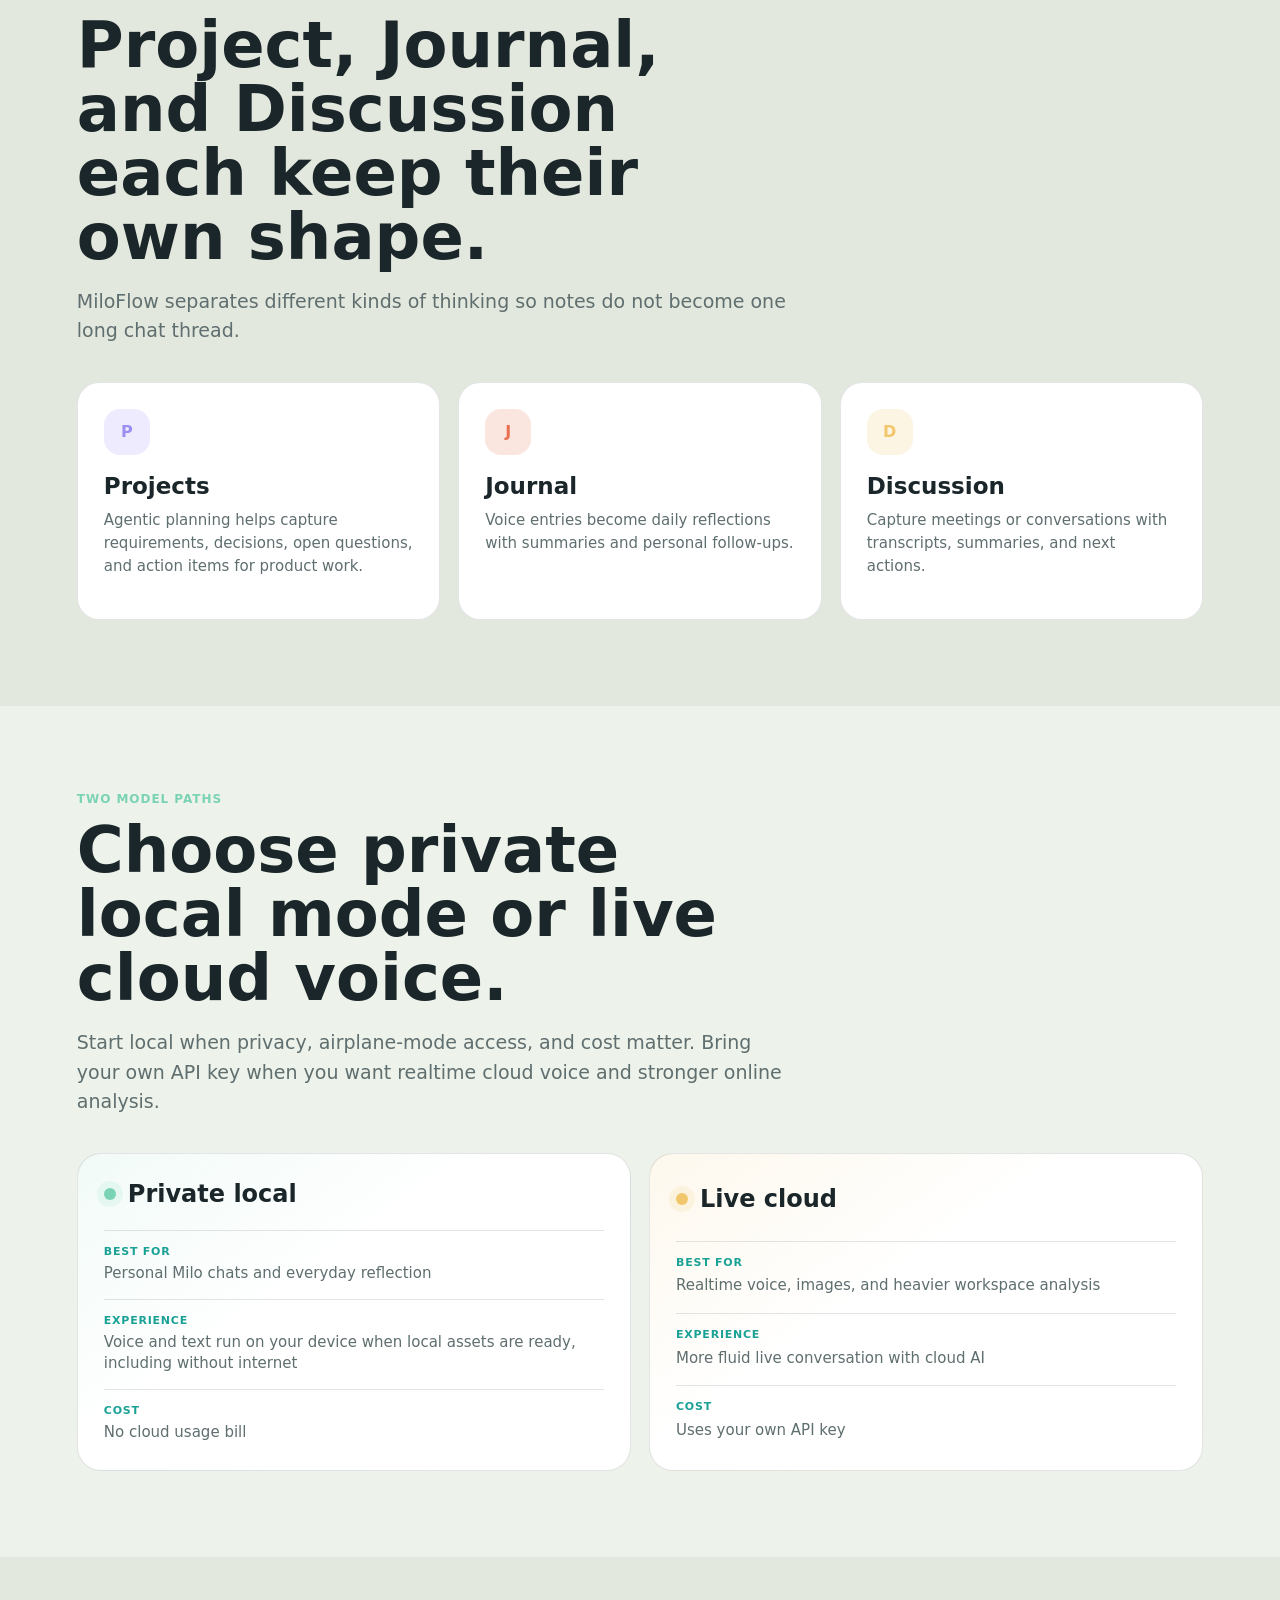
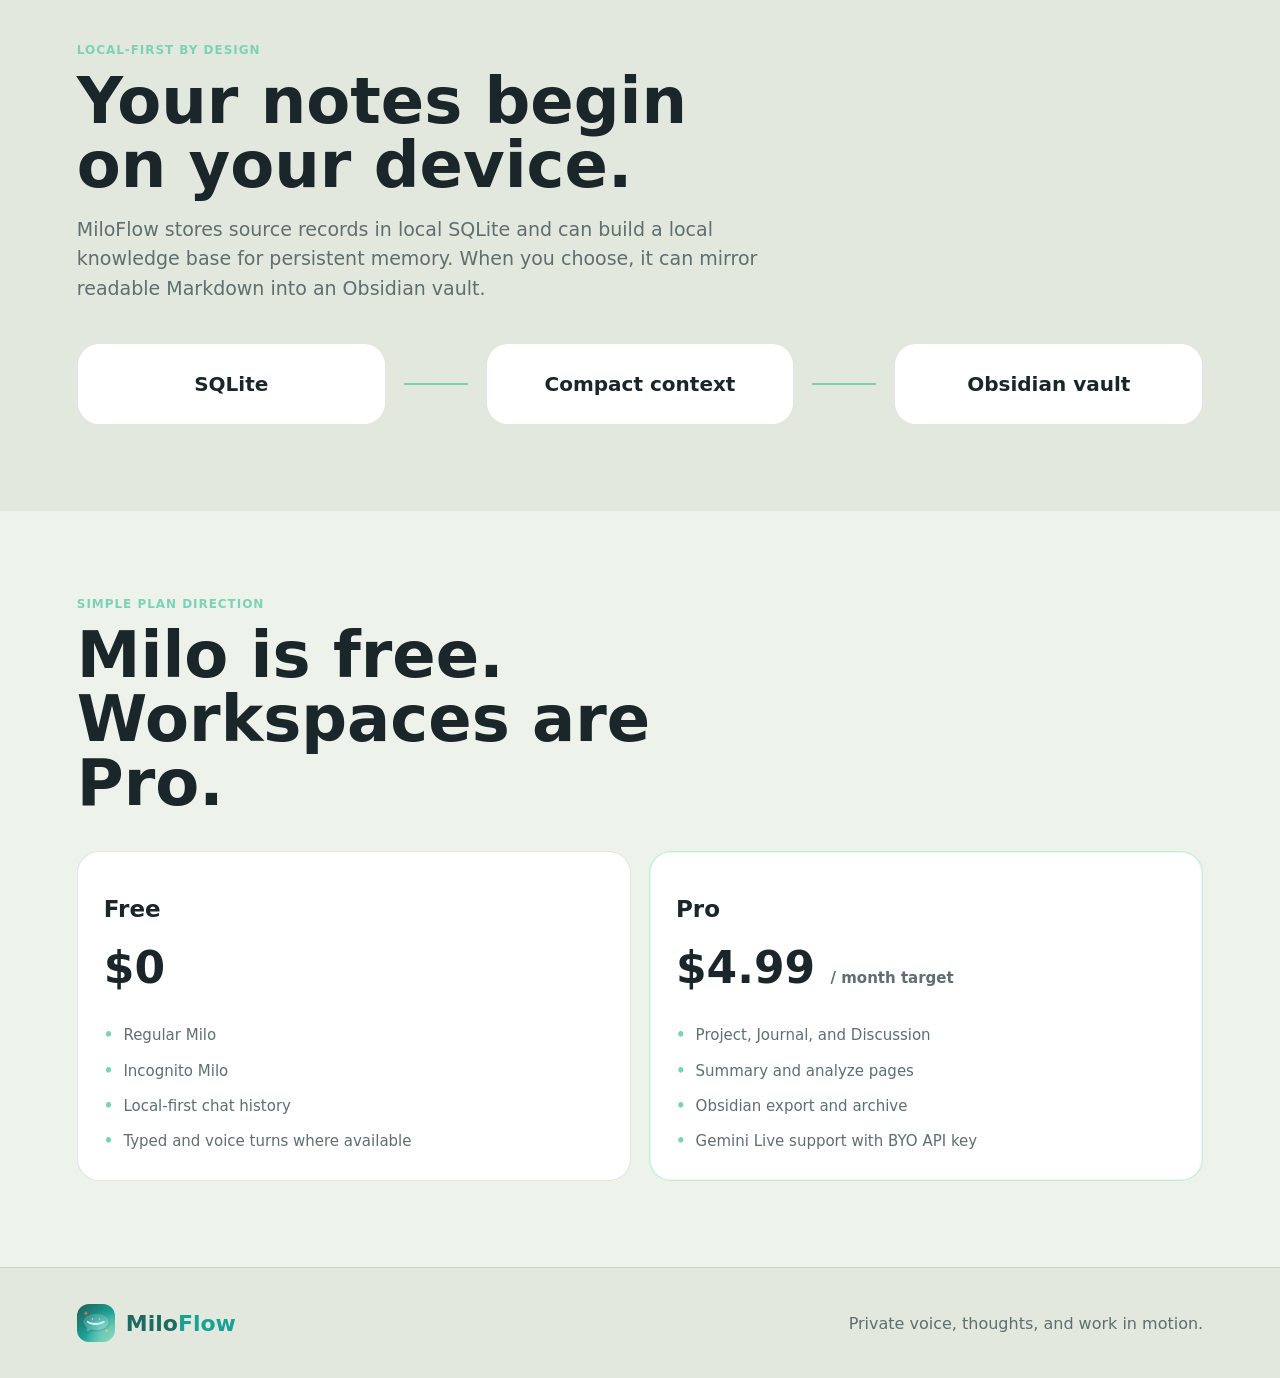
==== commit b040a24d: "fxi bug" ====
--- a/index.html
+++ b/index.html
@@ -17,10 +17,15 @@
     <link rel="icon" href="assets/brand/app-icon-512.png" />
     <link rel="apple-touch-icon" href="assets/brand/app-icon-512.png" />
     <script>
-      (() => {
-        const theme = localStorage.getItem("miloflow-theme");
+      (function () {
+        var theme = null;
+        try {
+          theme = window.localStorage.getItem("miloflow-theme");
+        } catch (error) {
+          theme = null;
+        }
         if (theme === "light" || theme === "dark") {
-          document.documentElement.dataset.theme = theme;
+          document.documentElement.setAttribute("data-theme", theme);
         }
       })();
     </script>
@@ -255,30 +260,54 @@
       <p>Private voice, thoughts, and work in motion.</p>
     </footer>
     <script>
-      (() => {
-        const root = document.documentElement;
-        const button = document.querySelector(".theme-toggle");
-        const label = button?.querySelector(".theme-label");
-        const systemDark = window.matchMedia("(prefers-color-scheme: dark)");
-
-        const activeTheme = () => root.dataset.theme || (systemDark.matches ? "dark" : "light");
-
-        const updateButton = () => {
-          const theme = activeTheme();
+      (function () {
+        var root = document.documentElement;
+        var button = document.querySelector(".theme-toggle");
+        var label = button ? button.querySelector(".theme-label") : null;
+        var systemDark = window.matchMedia ? window.matchMedia("(prefers-color-scheme: dark)") : null;
+
+        function activeTheme() {
+          var forcedTheme = root.getAttribute("data-theme");
+          if (forcedTheme === "light" || forcedTheme === "dark") {
+            return forcedTheme;
+          }
+          return systemDark && systemDark.matches ? "dark" : "light";
+        }
+
+        function saveTheme(theme) {
+          try {
+            window.localStorage.setItem("miloflow-theme", theme);
+          } catch (error) {
+            return;
+          }
+        }
+
+        function updateButton() {
+          var theme = activeTheme();
           if (!button || !label) return;
           button.setAttribute("aria-pressed", String(theme === "dark"));
           button.setAttribute("aria-label", theme === "dark" ? "Switch to day mode" : "Switch to night mode");
           label.textContent = theme === "dark" ? "Day" : "Night";
-        };
-
-        button?.addEventListener("click", () => {
-          const nextTheme = activeTheme() === "dark" ? "light" : "dark";
-          root.dataset.theme = nextTheme;
-          localStorage.setItem("miloflow-theme", nextTheme);
+        }
+
+        if (!button) return;
+
+        button.addEventListener("click", function (event) {
+          event.preventDefault();
+          var nextTheme = activeTheme() === "dark" ? "light" : "dark";
+          root.setAttribute("data-theme", nextTheme);
+          saveTheme(nextTheme);
           updateButton();
-        });
-
-        systemDark.addEventListener("change", updateButton);
+        }, false);
+
+        if (systemDark) {
+          if (systemDark.addEventListener) {
+            systemDark.addEventListener("change", updateButton);
+          } else if (systemDark.addListener) {
+            systemDark.addListener(updateButton);
+          }
+        }
+
         updateButton();
       })();
     </script>
--- a/styles.css
+++ b/styles.css
@@ -225,6 +225,8 @@
   gap: 8px;
   min-height: 38px;
   padding: 0 13px 0 10px;
+  touch-action: manipulation;
+  -webkit-tap-highlight-color: transparent;
 }
 
 .theme-toggle:hover {
@@ -833,15 +835,15 @@
   align-items: center;
   display: inline-flex;
   flex-shrink: 0;
-  font-size: 28px;
-  font-weight: 850;
-  gap: 12px;
+  font-size: 22px;
+  font-weight: 800;
+  gap: 11px;
 }
 
 .footer-brand img {
-  border-radius: 14px;
-  height: 44px;
-  width: 44px;
+  border-radius: 12px;
+  height: 38px;
+  width: 38px;
 }
 
 @media (max-width: 1180px) {
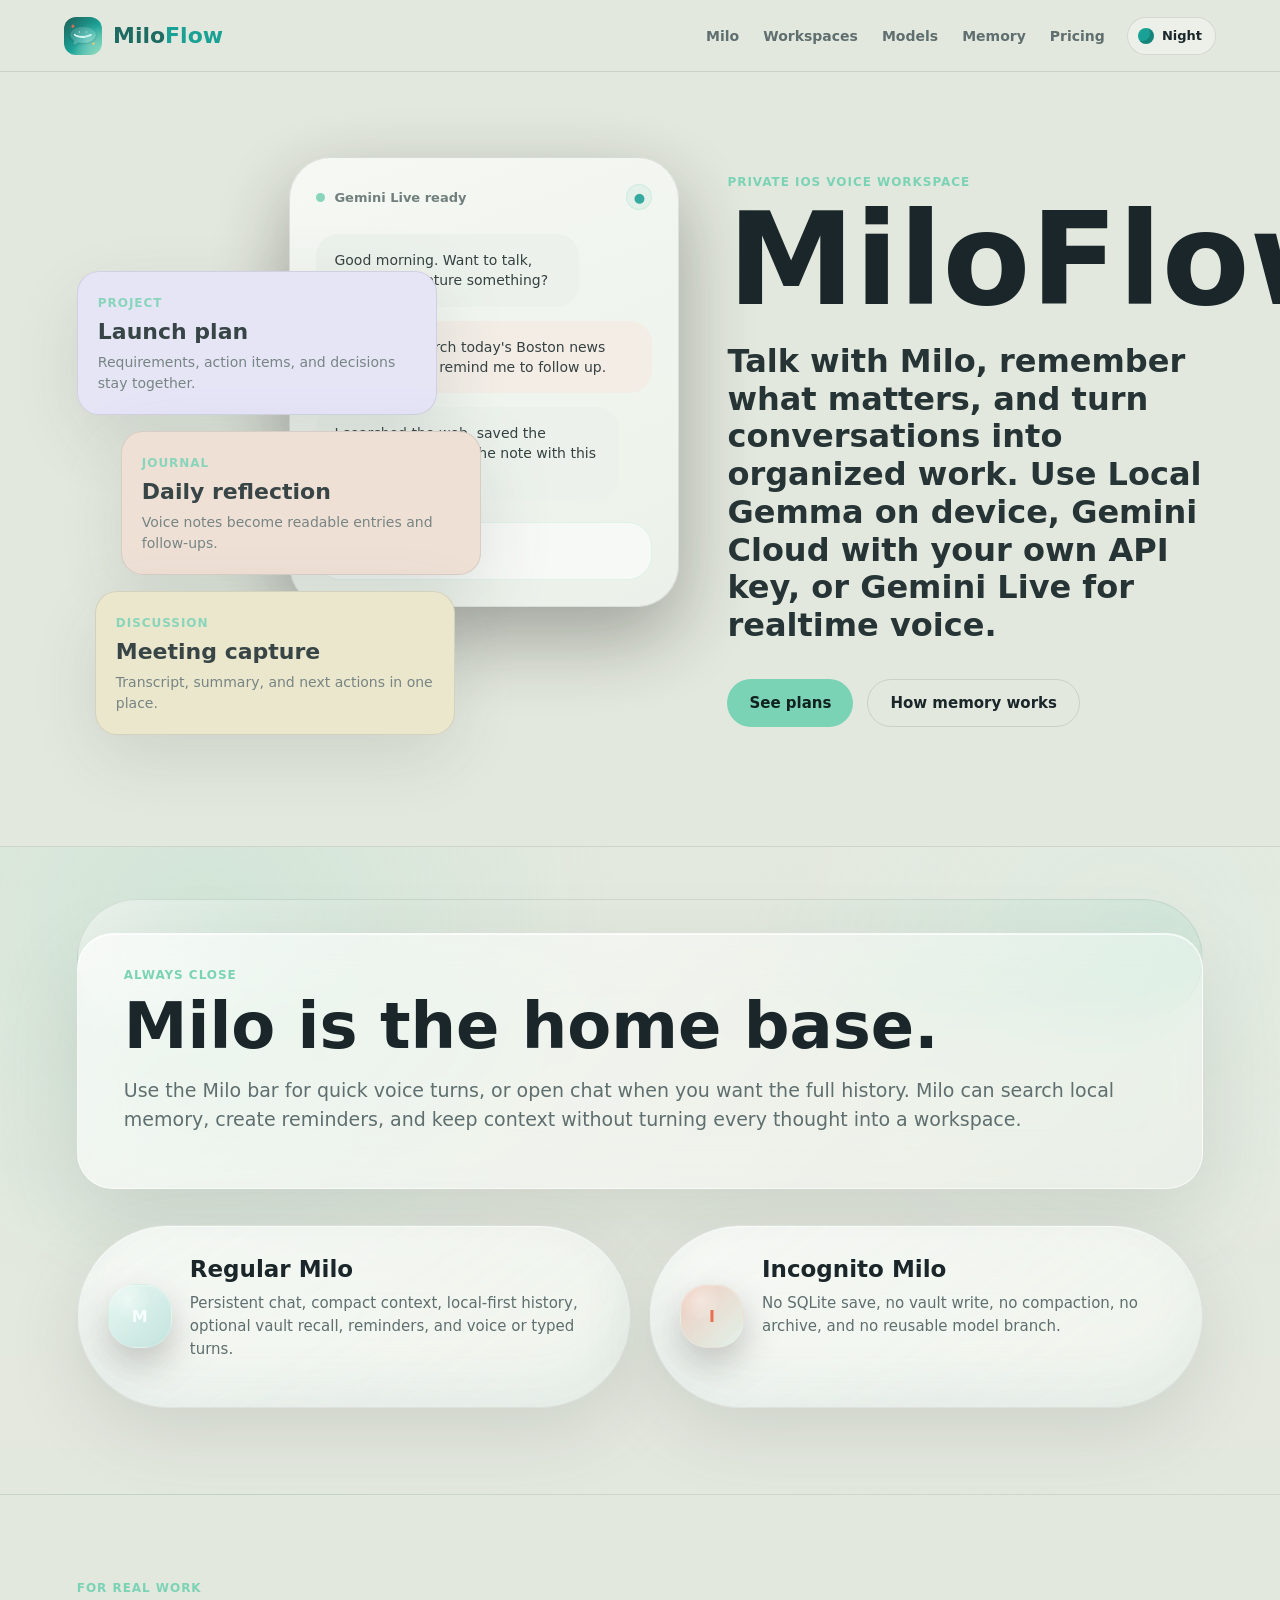
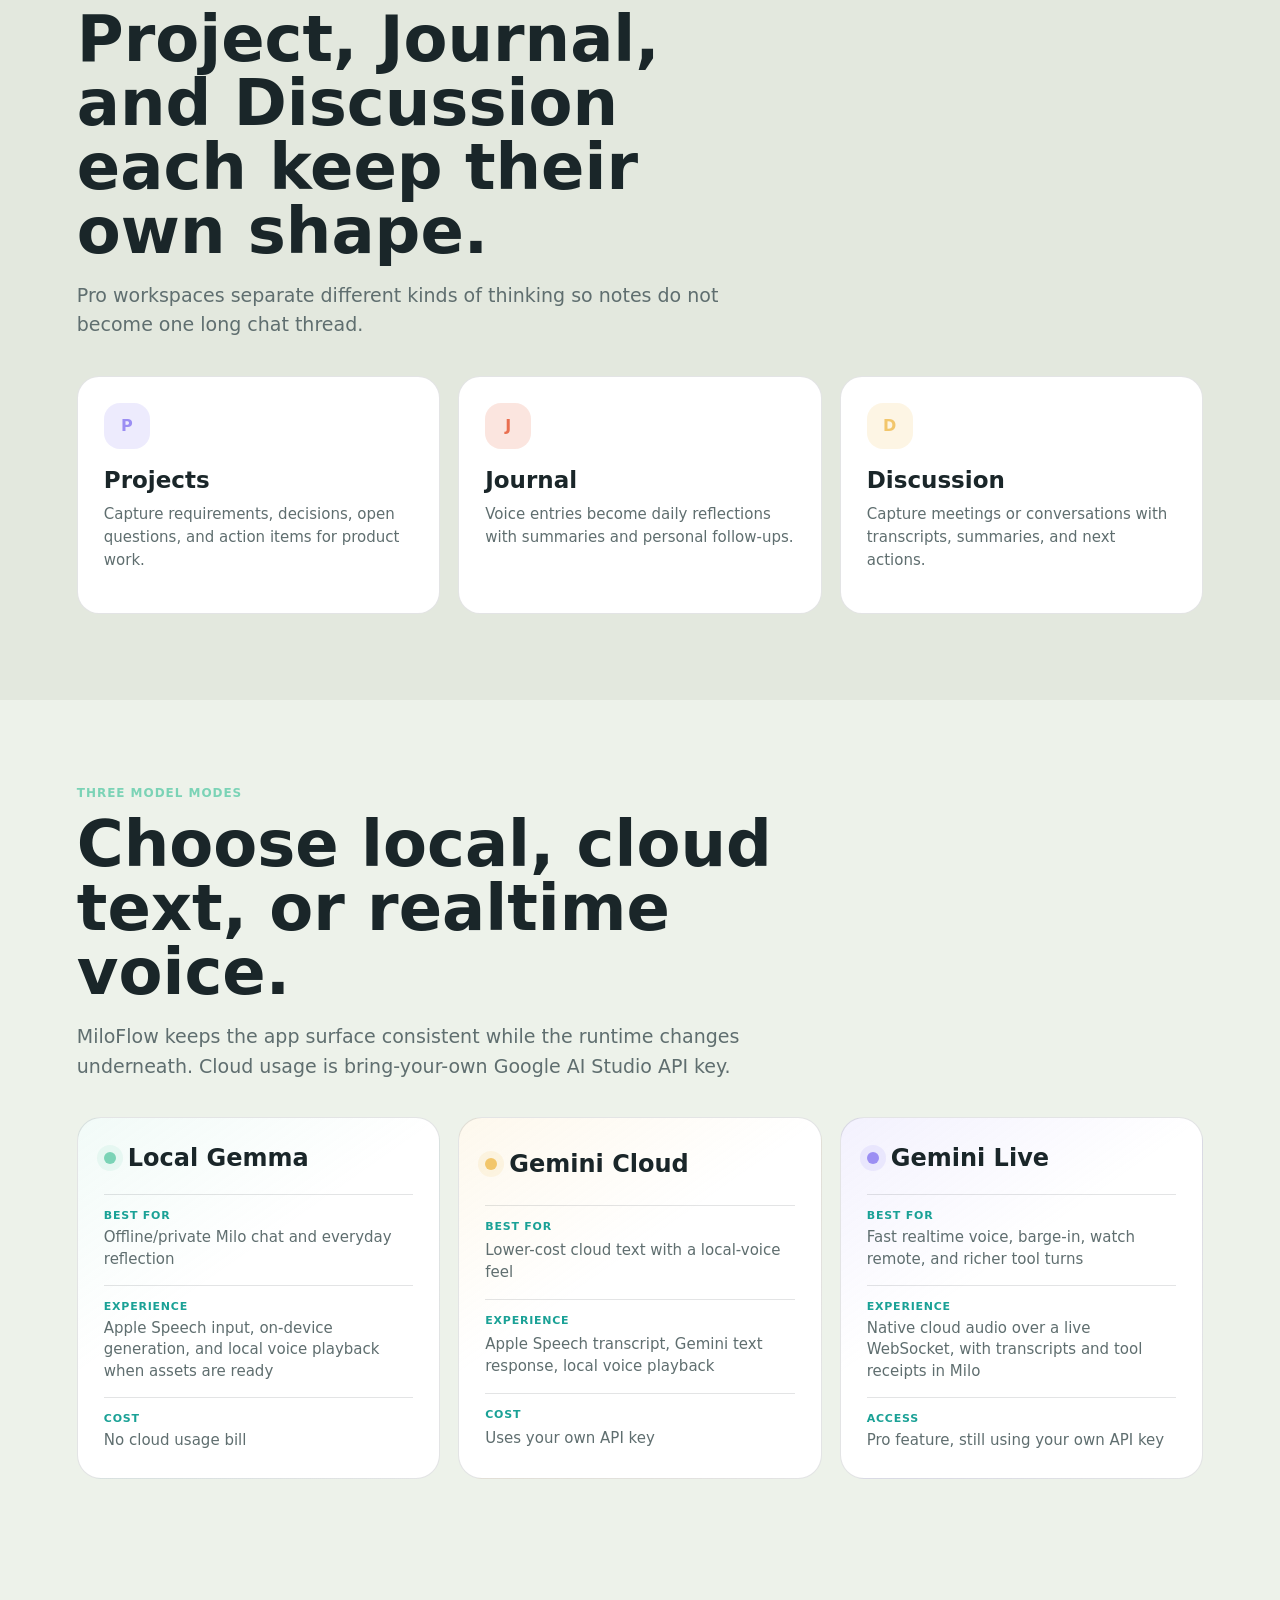
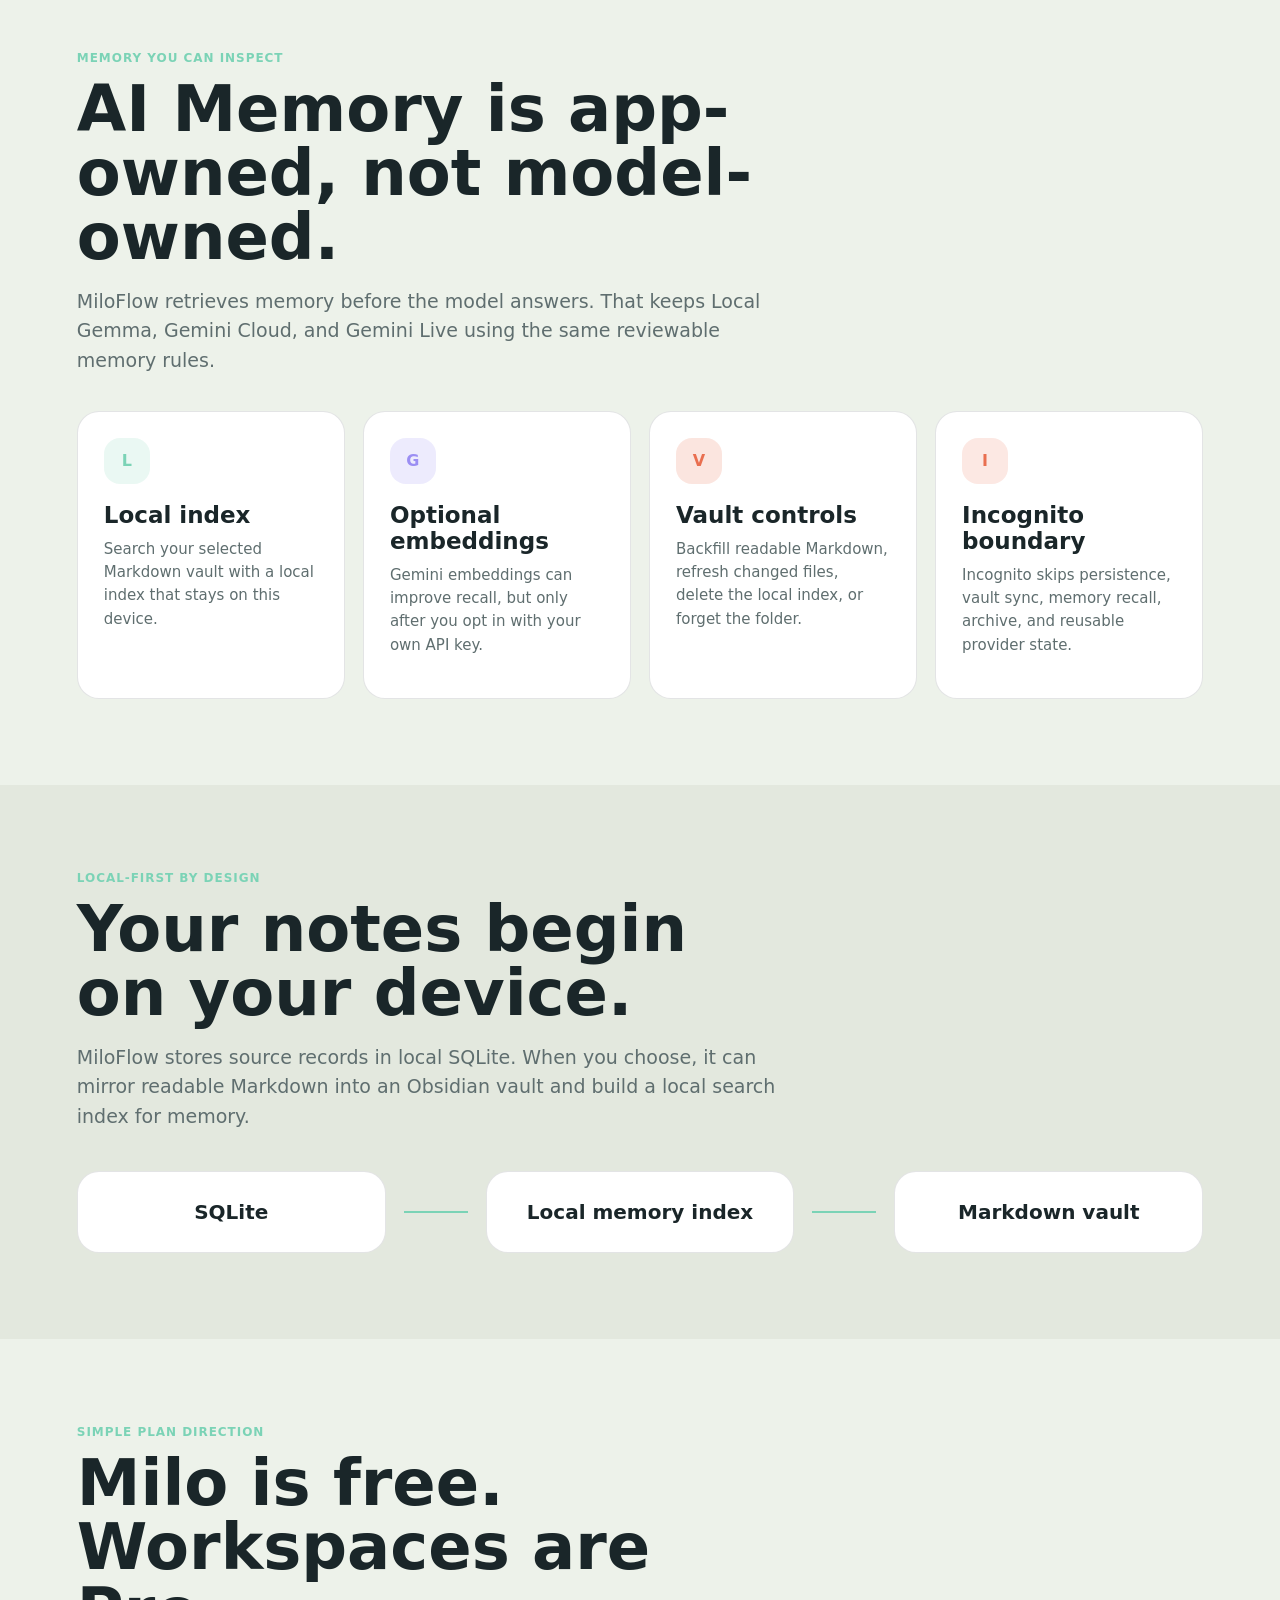
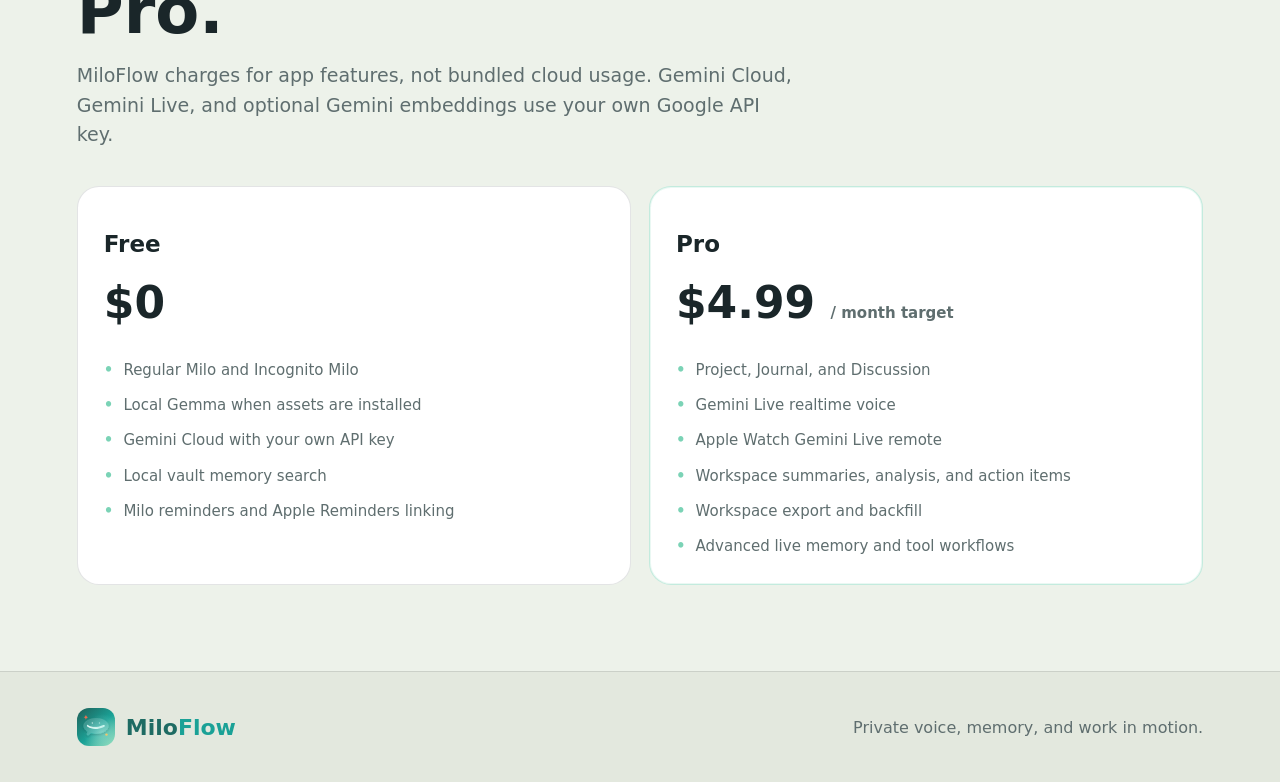
==== commit 5935d7e6: "Refresh MiloFlow website positioning" ====
--- a/index.html
+++ b/index.html
@@ -6,12 +6,12 @@
     <title>MiloFlow - Private AI Voice Workspace</title>
     <meta
       name="description"
-      content="MiloFlow is a private AI voice workspace for Milo chat, journaling, discussions, projects, local Gemma, and Gemini Live with your own API key."
+      content="MiloFlow is a private iOS voice workspace for Milo chat, local-first memory, reminders, projects, journaling, Gemini Cloud, Gemini Live, and on-device Gemma."
     />
     <meta name="theme-color" content="#e3e8de" media="(prefers-color-scheme: light)" />
     <meta name="theme-color" content="#1c1f21" media="(prefers-color-scheme: dark)" />
     <meta property="og:title" content="MiloFlow" />
-    <meta property="og:description" content="Private voice, thoughts, and work in motion." />
+    <meta property="og:description" content="Talk with Milo, keep local-first memory, and turn conversations into organized work." />
     <meta property="og:type" content="website" />
     <meta property="og:image" content="assets/brand/app-icon-512.png" />
     <link rel="icon" href="assets/brand/app-icon-512.png" />
@@ -41,7 +41,8 @@
         <nav>
           <a href="#milo">Milo</a>
           <a href="#workspaces">Workspaces</a>
-          <a href="#privacy">Privacy</a>
+          <a href="#models">Models</a>
+          <a href="#memory">Memory</a>
           <a href="#pricing">Pricing</a>
         </nav>
         <button class="theme-toggle" type="button" aria-label="Switch theme" aria-pressed="false">
@@ -57,49 +58,49 @@
           <div class="phone">
             <div class="phone-top">
               <span class="dot"></span>
-              <span>Gemma ready</span>
-              <span class="airplane" aria-hidden="true">✈</span>
-            </div>
-            <div class="chat-row assistant">Hi, it's Milo. What's on your mind?</div>
-            <div class="chat-row user">I need to think through the launch plan.</div>
+              <span>Gemini Live ready</span>
+              <span class="airplane" aria-hidden="true">●</span>
+            </div>
+            <div class="chat-row assistant">Good morning. Want to talk, search, or capture something?</div>
+            <div class="chat-row user">Search today's Boston news and remind me to follow up.</div>
             <div class="chat-row assistant wide">
-              Let's make it simple: audience, offer, next action.
+              I searched the web, saved the reminder, and kept the note with this turn.
             </div>
             <div class="voice-bar">
               <span></span>
               <span></span>
               <span></span>
-              <strong>Listening</strong>
+              <strong>Live voice</strong>
             </div>
           </div>
           <div class="workspace-stack">
             <div class="workspace-card project">
               <span>Project</span>
-              <strong>Launch checklist</strong>
-              <p>Requirements, action items, and summary stay together.</p>
+              <strong>Launch plan</strong>
+              <p>Requirements, action items, and decisions stay together.</p>
             </div>
             <div class="workspace-card journal">
               <span>Journal</span>
-              <strong>Voice reflection</strong>
-              <p>Daily entries become concise notes and next steps.</p>
+              <strong>Daily reflection</strong>
+              <p>Voice notes become readable entries and follow-ups.</p>
             </div>
             <div class="workspace-card discussion">
               <span>Discussion</span>
-              <strong>Meeting memory</strong>
-              <p>Transcript, summary, and follow-ups in one place.</p>
+              <strong>Meeting capture</strong>
+              <p>Transcript, summary, and next actions in one place.</p>
             </div>
           </div>
         </div>
 
         <div class="hero-copy">
-          <p class="eyebrow">Private AI voice workspace</p>
+          <p class="eyebrow">Private iOS voice workspace</p>
           <h1 id="hero-title">MiloFlow</h1>
           <p class="hero-subtitle">
-            Talk with Milo, capture thoughts, and turn conversations into organized work. Local mode can keep going without internet, even in airplane mode.
+            Talk with Milo, remember what matters, and turn conversations into organized work. Use Local Gemma on device, Gemini Cloud with your own API key, or Gemini Live for realtime voice.
           </p>
           <div class="hero-actions">
             <a class="primary-action" href="#pricing">See plans</a>
-            <a class="secondary-action" href="#privacy">How privacy works</a>
+            <a class="secondary-action" href="#memory">How memory works</a>
           </div>
         </div>
       </section>
@@ -109,14 +110,14 @@
           <p class="eyebrow">Always close</p>
           <h2 id="milo-title">Milo is the home base.</h2>
           <p>
-            Use the Milo bar for quick voice turns, or open the chat history when you want context. Milo can keep a local knowledge base for persistent memory, while Incognito Milo is available when the conversation should disappear.
+            Use the Milo bar for quick voice turns, or open chat when you want the full history. Milo can search local memory, create reminders, and keep context without turning every thought into a workspace.
           </p>
         </div>
         <div class="feature-grid two">
           <article>
             <span class="feature-icon">M</span>
             <h3>Regular Milo</h3>
-            <p>Persistent chat, compact context, local-first history, optional vault recall, and voice or typed turns.</p>
+            <p>Persistent chat, compact context, local-first history, optional vault recall, reminders, and voice or typed turns.</p>
           </article>
           <article>
             <span class="feature-icon incognito">I</span>
@@ -131,14 +132,14 @@
           <p class="eyebrow">For real work</p>
           <h2 id="workspaces-title">Project, Journal, and Discussion each keep their own shape.</h2>
           <p>
-            MiloFlow separates different kinds of thinking so notes do not become one long chat thread.
+            Pro workspaces separate different kinds of thinking so notes do not become one long chat thread.
           </p>
         </div>
         <div class="feature-grid three">
           <article>
             <span class="feature-icon project">P</span>
             <h3>Projects</h3>
-            <p>Agentic planning helps capture requirements, decisions, open questions, and action items for product work.</p>
+            <p>Capture requirements, decisions, open questions, and action items for product work.</p>
           </article>
           <article>
             <span class="feature-icon journal">J</span>
@@ -153,28 +154,28 @@
         </div>
       </section>
 
-      <section class="band providers" aria-labelledby="providers-title">
-        <div class="section-heading">
-          <p class="eyebrow">Two model paths</p>
-          <h2 id="providers-title">Choose private local mode or live cloud voice.</h2>
-          <p>
-            Start local when privacy, airplane-mode access, and cost matter. Bring your own API key when you want realtime cloud voice and stronger online analysis.
+      <section class="band providers" id="models" aria-labelledby="providers-title">
+        <div class="section-heading">
+          <p class="eyebrow">Three model modes</p>
+          <h2 id="providers-title">Choose local, cloud text, or realtime voice.</h2>
+          <p>
+            MiloFlow keeps the app surface consistent while the runtime changes underneath. Cloud usage is bring-your-own Google AI Studio API key.
           </p>
         </div>
         <div class="provider-cards" aria-label="MiloFlow provider comparison">
           <article class="provider-card local">
             <div class="provider-title">
               <span aria-hidden="true"></span>
-              <h3>Private local</h3>
+              <h3>Local Gemma</h3>
             </div>
             <dl>
               <div>
                 <dt>Best for</dt>
-                <dd>Personal Milo chats and everyday reflection</dd>
+                <dd>Offline/private Milo chat and everyday reflection</dd>
               </div>
               <div>
                 <dt>Experience</dt>
-                <dd>Voice and text run on your device when local assets are ready, including without internet</dd>
+                <dd>Apple Speech input, on-device generation, and local voice playback when assets are ready</dd>
               </div>
               <div>
                 <dt>Cost</dt>
@@ -185,16 +186,16 @@
           <article class="provider-card cloud">
             <div class="provider-title">
               <span aria-hidden="true"></span>
-              <h3>Live cloud</h3>
+              <h3>Gemini Cloud</h3>
             </div>
             <dl>
               <div>
                 <dt>Best for</dt>
-                <dd>Realtime voice, images, and heavier workspace analysis</dd>
+                <dd>Lower-cost cloud text with a local-voice feel</dd>
               </div>
               <div>
                 <dt>Experience</dt>
-                <dd>More fluid live conversation with cloud AI</dd>
+                <dd>Apple Speech transcript, Gemini text response, local voice playback</dd>
               </div>
               <div>
                 <dt>Cost</dt>
@@ -202,6 +203,58 @@
               </div>
             </dl>
           </article>
+          <article class="provider-card live">
+            <div class="provider-title">
+              <span aria-hidden="true"></span>
+              <h3>Gemini Live</h3>
+            </div>
+            <dl>
+              <div>
+                <dt>Best for</dt>
+                <dd>Fast realtime voice, barge-in, watch remote, and richer tool turns</dd>
+              </div>
+              <div>
+                <dt>Experience</dt>
+                <dd>Native cloud audio over a live WebSocket, with transcripts and tool receipts in Milo</dd>
+              </div>
+              <div>
+                <dt>Access</dt>
+                <dd>Pro feature, still using your own API key</dd>
+              </div>
+            </dl>
+          </article>
+        </div>
+      </section>
+
+      <section class="band knowledge" id="memory" aria-labelledby="memory-title">
+        <div class="section-heading">
+          <p class="eyebrow">Memory you can inspect</p>
+          <h2 id="memory-title">AI Memory is app-owned, not model-owned.</h2>
+          <p>
+            MiloFlow retrieves memory before the model answers. That keeps Local Gemma, Gemini Cloud, and Gemini Live using the same reviewable memory rules.
+          </p>
+        </div>
+        <div class="feature-grid four">
+          <article>
+            <span class="feature-icon">L</span>
+            <h3>Local index</h3>
+            <p>Search your selected Markdown vault with a local index that stays on this device.</p>
+          </article>
+          <article>
+            <span class="feature-icon project">G</span>
+            <h3>Optional embeddings</h3>
+            <p>Gemini embeddings can improve recall, but only after you opt in with your own API key.</p>
+          </article>
+          <article>
+            <span class="feature-icon journal">V</span>
+            <h3>Vault controls</h3>
+            <p>Backfill readable Markdown, refresh changed files, delete the local index, or forget the folder.</p>
+          </article>
+          <article>
+            <span class="feature-icon incognito">I</span>
+            <h3>Incognito boundary</h3>
+            <p>Incognito skips persistence, vault sync, memory recall, archive, and reusable provider state.</p>
+          </article>
         </div>
       </section>
 
@@ -210,15 +263,15 @@
           <p class="eyebrow">Local-first by design</p>
           <h2 id="privacy-title">Your notes begin on your device.</h2>
           <p>
-            MiloFlow stores source records in local SQLite and can build a local knowledge base for persistent memory. When you choose, it can mirror readable Markdown into an Obsidian vault.
+            MiloFlow stores source records in local SQLite. When you choose, it can mirror readable Markdown into an Obsidian vault and build a local search index for memory.
           </p>
         </div>
         <div class="privacy-flow" aria-label="Storage flow">
           <div>SQLite</div>
           <span></span>
-          <div>Compact context</div>
+          <div>Local memory index</div>
           <span></span>
-          <div>Obsidian vault</div>
+          <div>Markdown vault</div>
         </div>
       </section>
 
@@ -226,16 +279,20 @@
         <div class="section-heading">
           <p class="eyebrow">Simple plan direction</p>
           <h2 id="pricing-title">Milo is free. Workspaces are Pro.</h2>
+          <p>
+            MiloFlow charges for app features, not bundled cloud usage. Gemini Cloud, Gemini Live, and optional Gemini embeddings use your own Google API key.
+          </p>
         </div>
         <div class="price-grid">
           <article>
             <h3>Free</h3>
             <p class="price">$0</p>
             <ul>
-              <li>Regular Milo</li>
-              <li>Incognito Milo</li>
-              <li>Local-first chat history</li>
-              <li>Typed and voice turns where available</li>
+              <li>Regular Milo and Incognito Milo</li>
+              <li>Local Gemma when assets are installed</li>
+              <li>Gemini Cloud with your own API key</li>
+              <li>Local vault memory search</li>
+              <li>Milo reminders and Apple Reminders linking</li>
             </ul>
           </article>
           <article class="highlight">
@@ -243,9 +300,11 @@
             <p class="price">$4.99 <span>/ month target</span></p>
             <ul>
               <li>Project, Journal, and Discussion</li>
-              <li>Summary and analyze pages</li>
-              <li>Obsidian export and archive</li>
-              <li>Gemini Live support with BYO API key</li>
+              <li>Gemini Live realtime voice</li>
+              <li>Apple Watch Gemini Live remote</li>
+              <li>Workspace summaries, analysis, and action items</li>
+              <li>Workspace export and backfill</li>
+              <li>Advanced live memory and tool workflows</li>
             </ul>
           </article>
         </div>
@@ -257,7 +316,7 @@
         <img src="assets/brand/miloflow-app-icon.svg" alt="" />
         <span><span class="brand-milo">Milo</span><span class="brand-flow">Flow</span></span>
       </a>
-      <p>Private voice, thoughts, and work in motion.</p>
+      <p>Private voice, memory, and work in motion.</p>
     </footer>
     <script>
       (function () {
--- a/styles.css
+++ b/styles.css
@@ -618,6 +618,10 @@
   grid-template-columns: repeat(3, minmax(0, 1fr));
 }
 
+.feature-grid.four {
+  grid-template-columns: repeat(4, minmax(0, 1fr));
+}
+
 article {
   background: var(--surface);
   border: 1px solid var(--line);
@@ -670,6 +674,7 @@
 }
 
 .providers,
+.knowledge,
 .pricing {
   background: var(--band-alt);
 }
@@ -677,7 +682,7 @@
 .provider-cards {
   display: grid;
   gap: 18px;
-  grid-template-columns: repeat(2, minmax(0, 1fr));
+  grid-template-columns: repeat(3, minmax(0, 1fr));
   margin-top: 36px;
 }
 
@@ -698,6 +703,12 @@
     var(--surface);
 }
 
+.provider-card.live {
+  background:
+    linear-gradient(145deg, rgba(155, 142, 243, 0.12), transparent 42%),
+    var(--surface);
+}
+
 .provider-title {
   align-items: center;
   display: flex;
@@ -715,6 +726,11 @@
 .provider-card.cloud .provider-title span {
   background: var(--gold);
   box-shadow: 0 0 0 7px rgba(242, 198, 107, 0.14);
+}
+
+.provider-card.live .provider-title span {
+  background: var(--violet);
+  box-shadow: 0 0 0 7px rgba(155, 142, 243, 0.14);
 }
 
 .provider-title h3 {
@@ -947,6 +963,7 @@
 
   .feature-grid.two,
   .feature-grid.three,
+  .feature-grid.four,
   .provider-cards,
   .price-grid {
     grid-template-columns: 1fr;
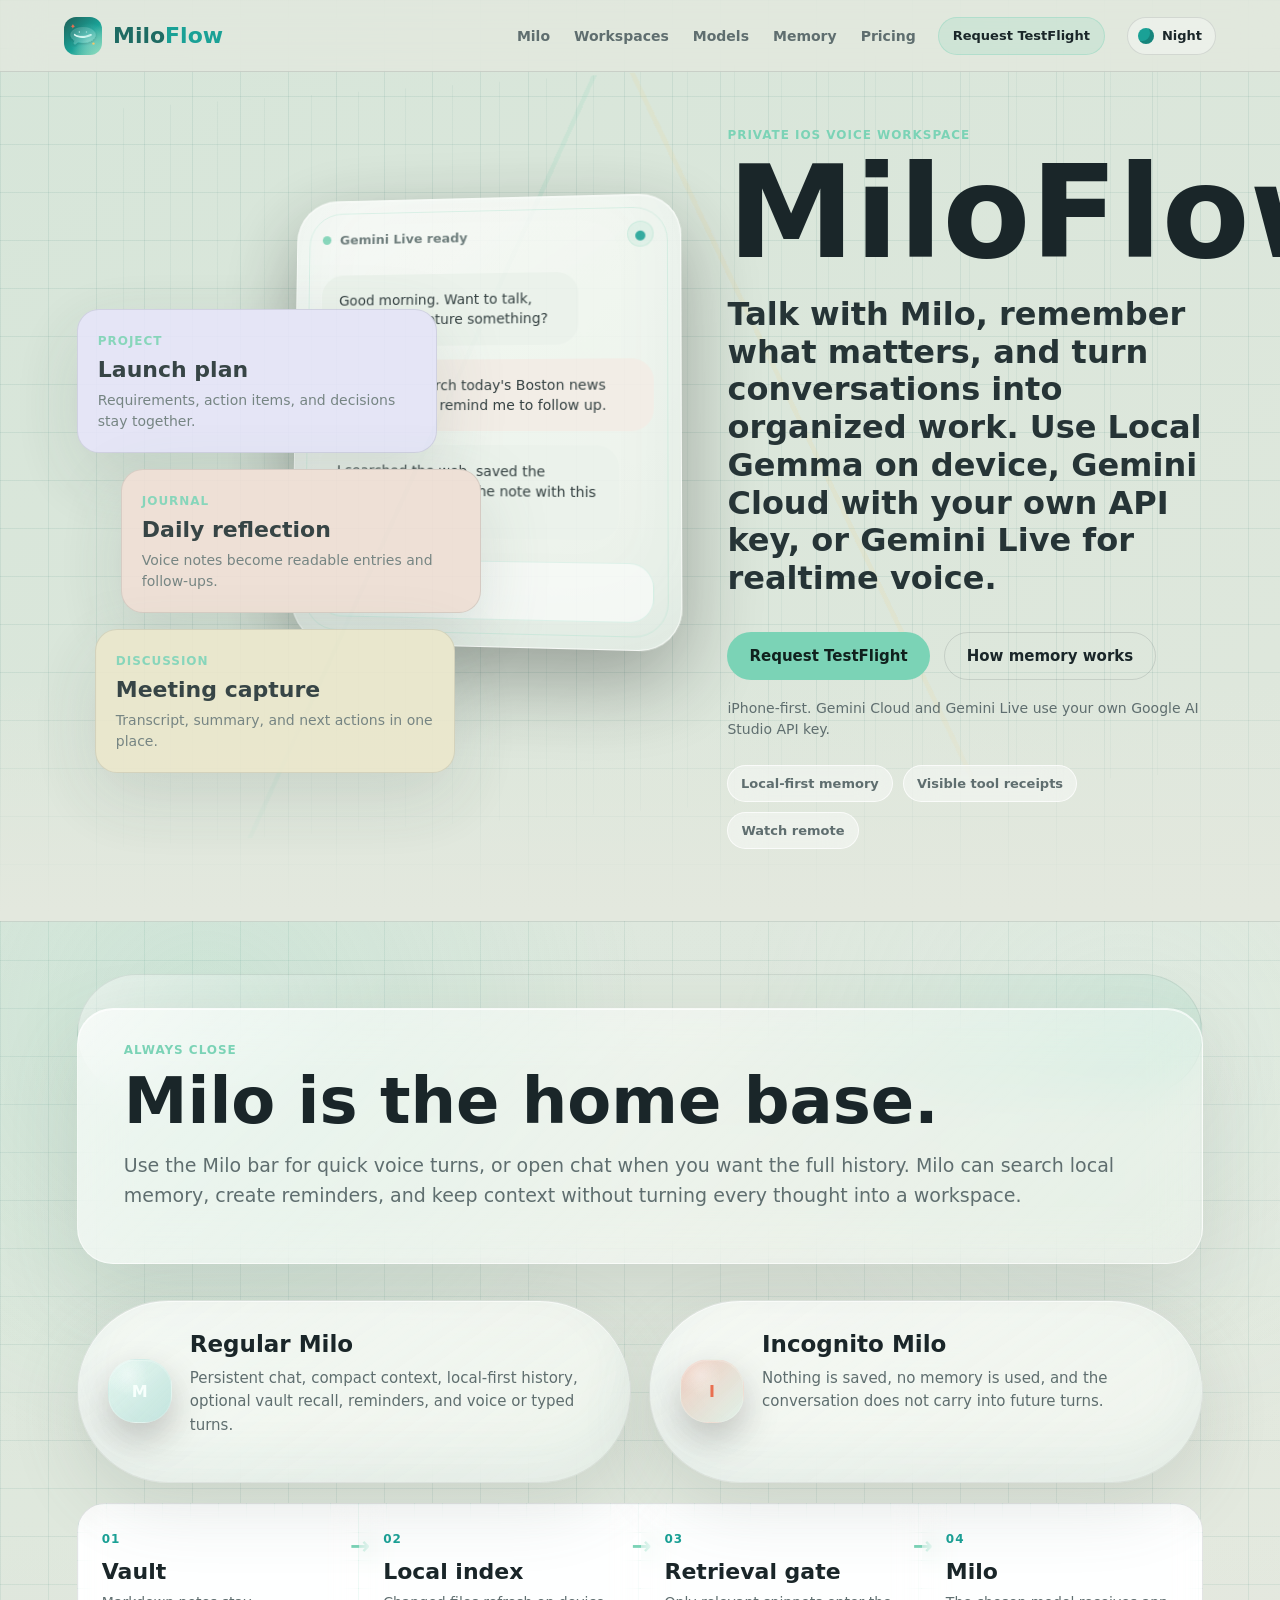
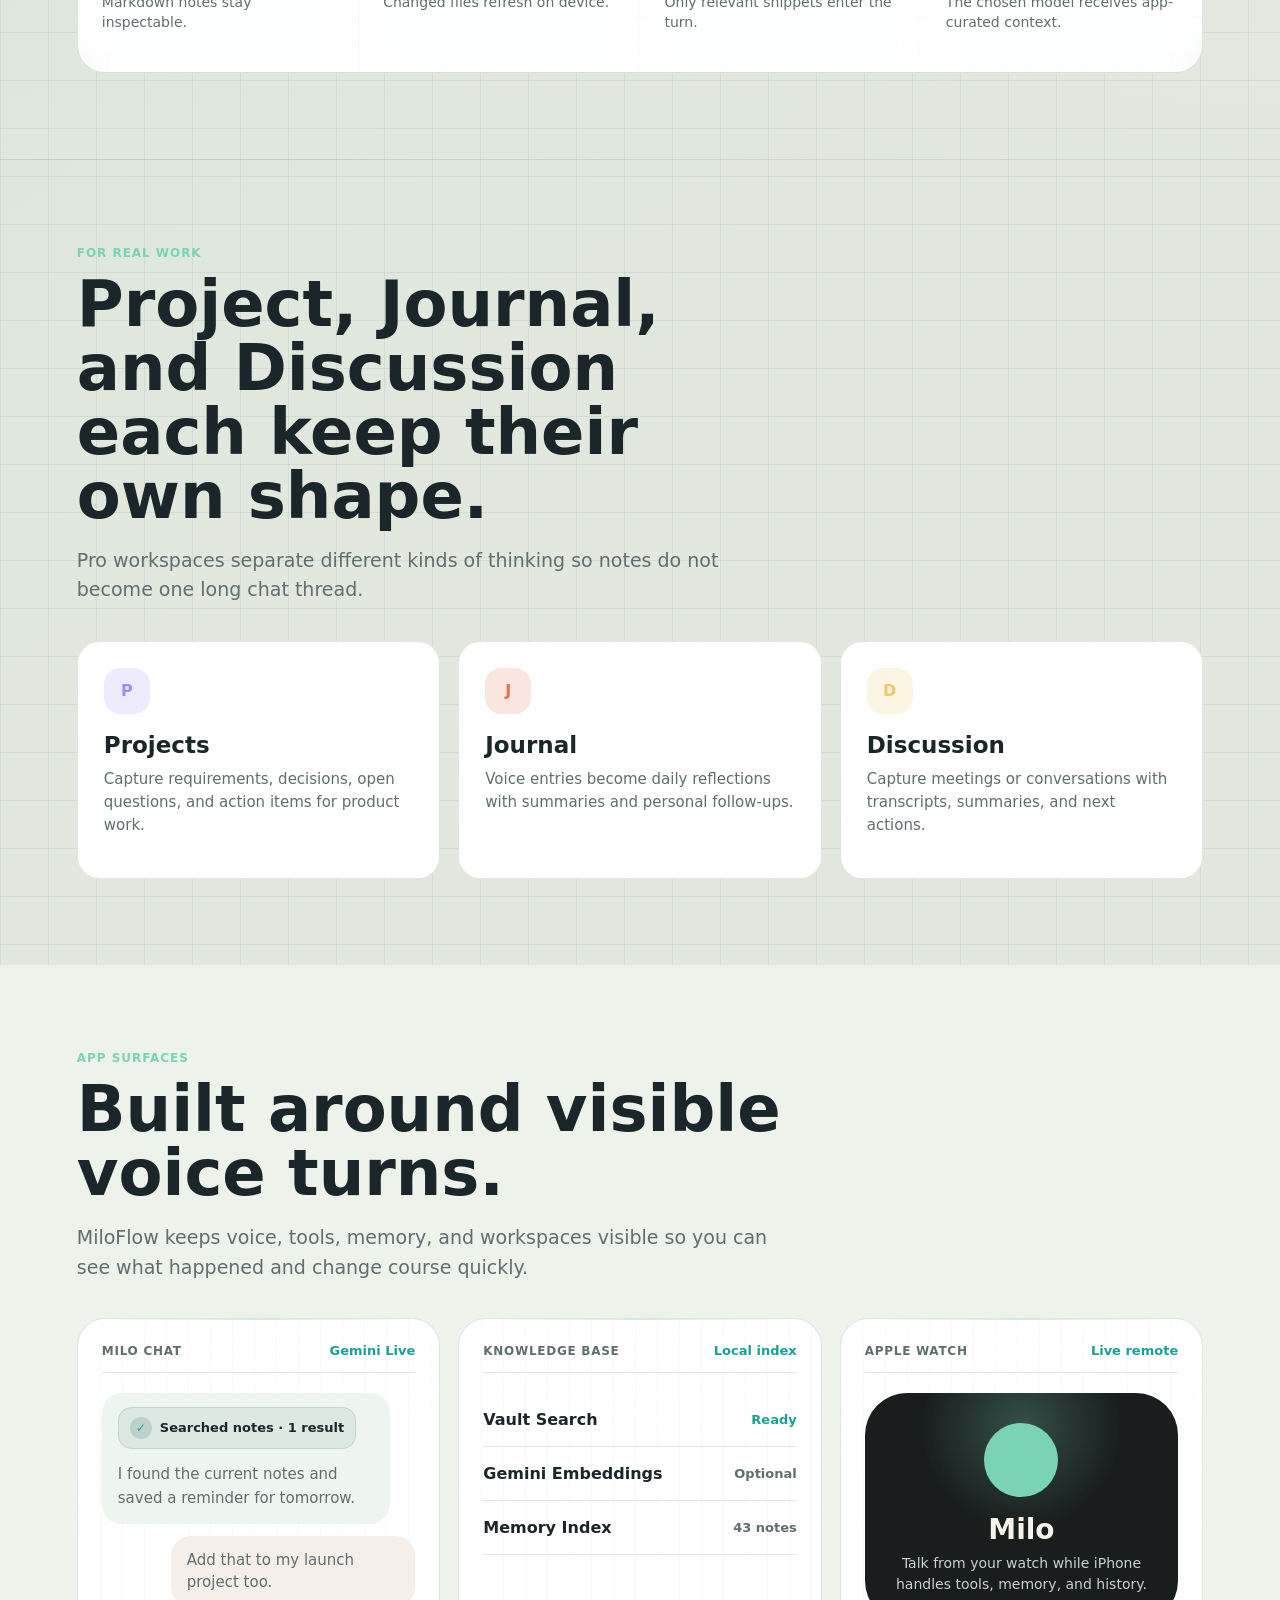
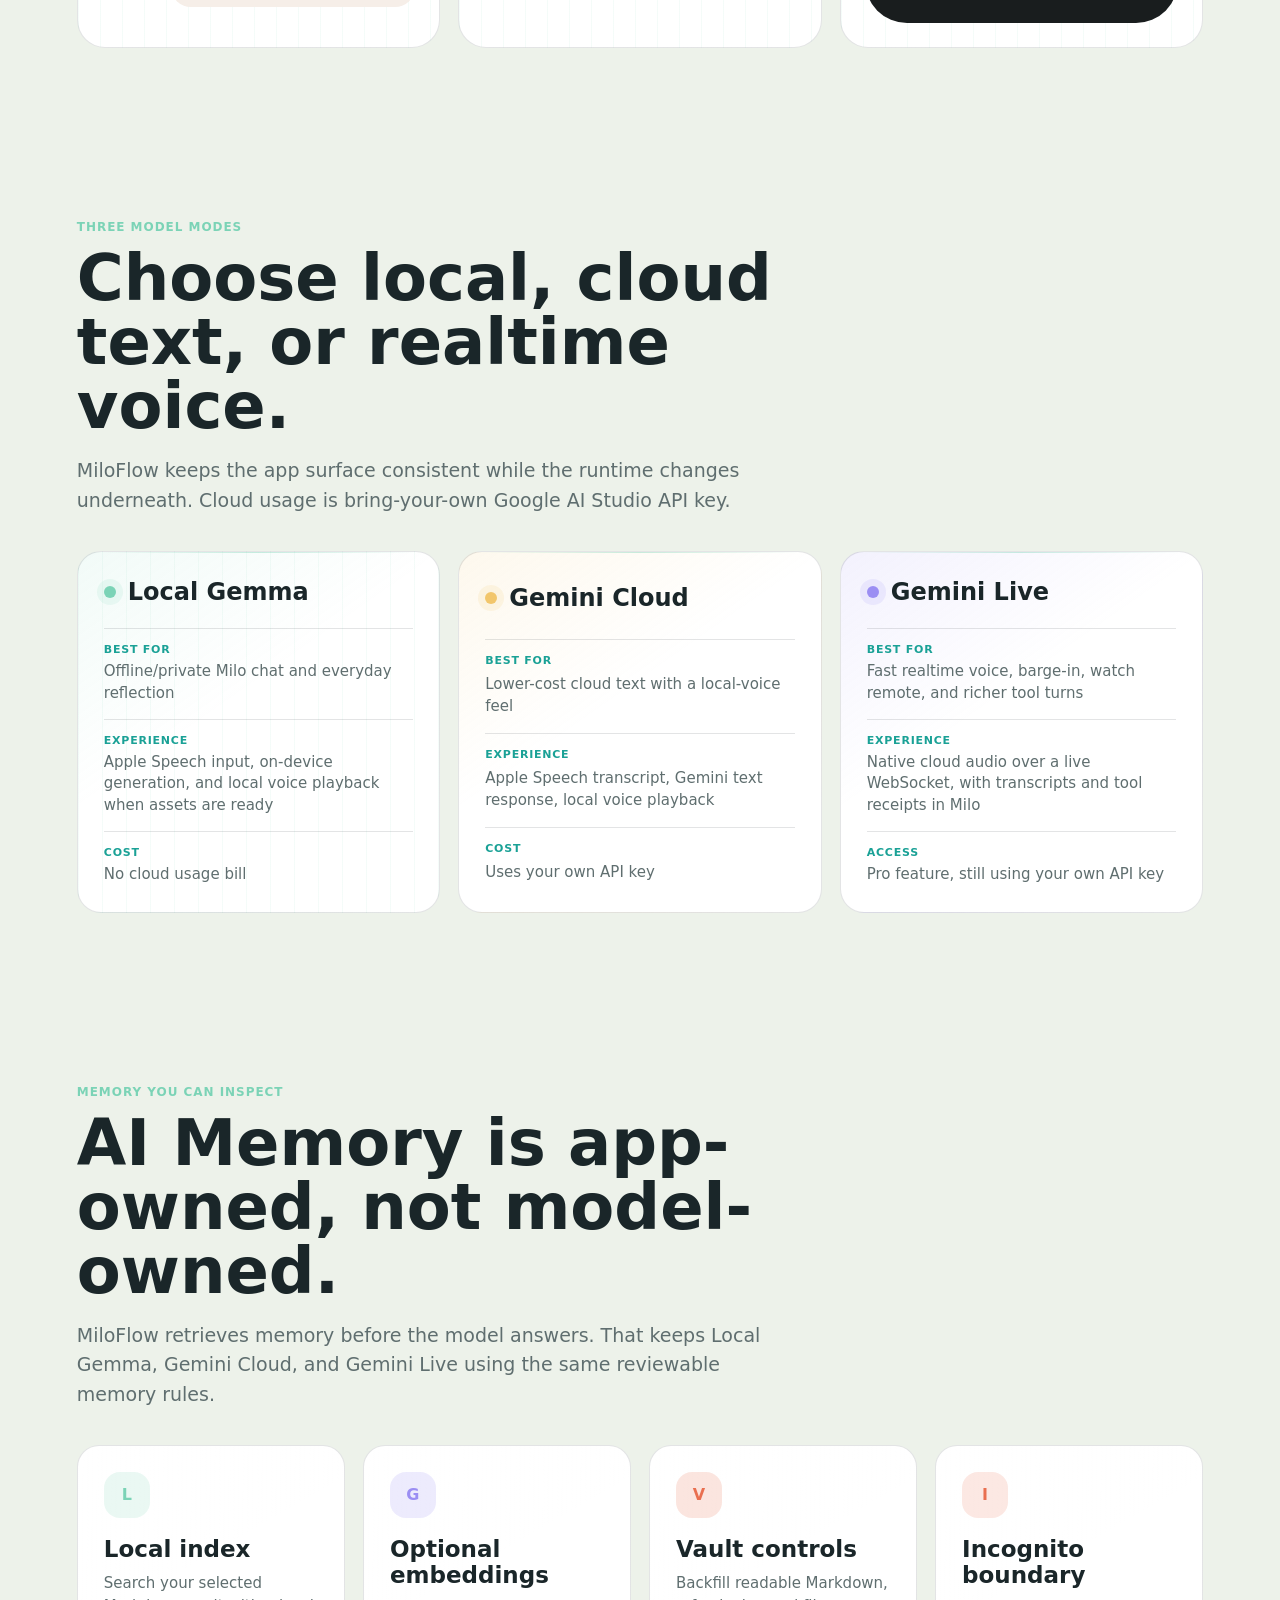
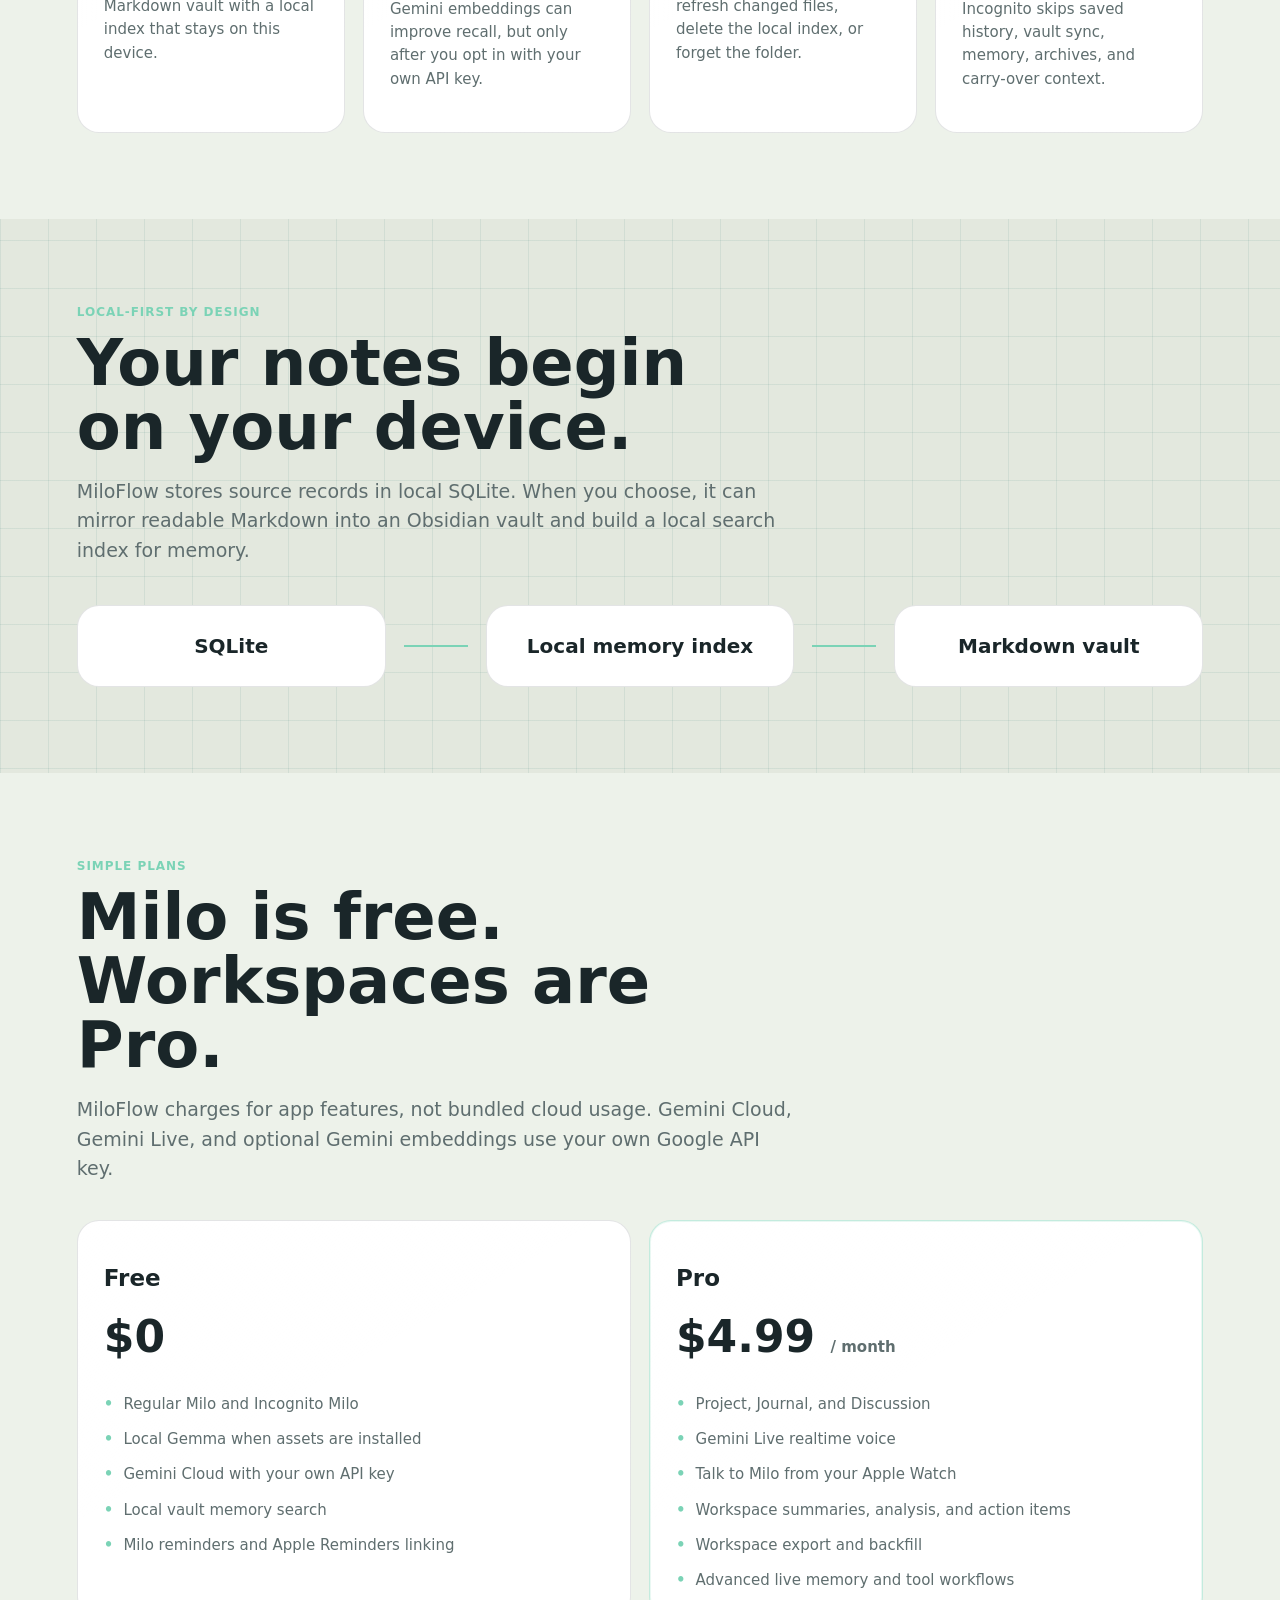
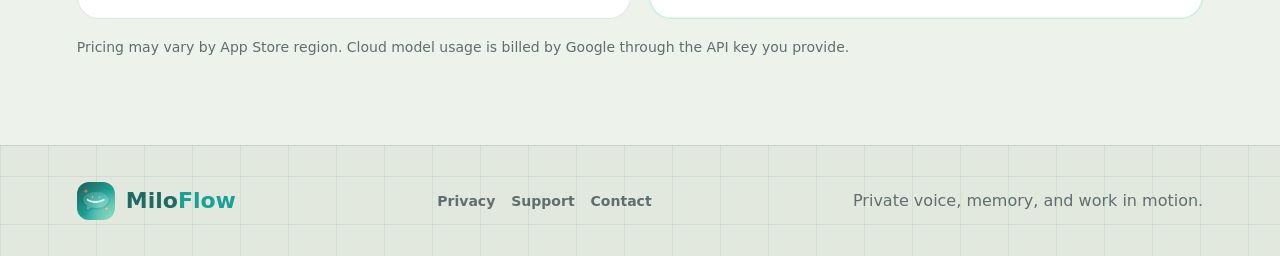
==== commit 9c4ac7d8: "Modernize MiloFlow website" ====
--- a/index.html
+++ b/index.html
@@ -45,6 +45,7 @@
           <a href="#memory">Memory</a>
           <a href="#pricing">Pricing</a>
         </nav>
+        <a class="header-cta" href="mailto:support@miloflow.ai?subject=MiloFlow%20TestFlight">Request TestFlight</a>
         <button class="theme-toggle" type="button" aria-label="Switch theme" aria-pressed="false">
           <span class="theme-icon" aria-hidden="true"></span>
           <span class="theme-label">Night</span>
@@ -70,7 +71,7 @@
               <span></span>
               <span></span>
               <span></span>
-              <strong>Live voice</strong>
+              <strong>Gemini Live</strong>
             </div>
           </div>
           <div class="workspace-stack">
@@ -99,8 +100,14 @@
             Talk with Milo, remember what matters, and turn conversations into organized work. Use Local Gemma on device, Gemini Cloud with your own API key, or Gemini Live for realtime voice.
           </p>
           <div class="hero-actions">
-            <a class="primary-action" href="#pricing">See plans</a>
+            <a class="primary-action" href="mailto:support@miloflow.ai?subject=MiloFlow%20TestFlight">Request TestFlight</a>
             <a class="secondary-action" href="#memory">How memory works</a>
+          </div>
+          <p class="availability-note">iPhone-first. Gemini Cloud and Gemini Live use your own Google AI Studio API key.</p>
+          <div class="signal-strip" aria-label="MiloFlow launch highlights">
+            <span>Local-first memory</span>
+            <span>Visible tool receipts</span>
+            <span>Watch remote</span>
           </div>
         </div>
       </section>
@@ -122,8 +129,30 @@
           <article>
             <span class="feature-icon incognito">I</span>
             <h3>Incognito Milo</h3>
-            <p>No SQLite save, no vault write, no compaction, no archive, and no reusable model branch.</p>
-          </article>
+            <p>Nothing is saved, no memory is used, and the conversation does not carry into future turns.</p>
+          </article>
+        </div>
+        <div class="memory-console" aria-label="Memory flow">
+          <div>
+            <span>01</span>
+            <strong>Vault</strong>
+            <p>Markdown notes stay inspectable.</p>
+          </div>
+          <div>
+            <span>02</span>
+            <strong>Local index</strong>
+            <p>Changed files refresh on device.</p>
+          </div>
+          <div>
+            <span>03</span>
+            <strong>Retrieval gate</strong>
+            <p>Only relevant snippets enter the turn.</p>
+          </div>
+          <div>
+            <span>04</span>
+            <strong>Milo</strong>
+            <p>The chosen model receives app-curated context.</p>
+          </div>
         </div>
       </section>
 
@@ -150,6 +179,61 @@
             <span class="feature-icon discussion">D</span>
             <h3>Discussion</h3>
             <p>Capture meetings or conversations with transcripts, summaries, and next actions.</p>
+          </article>
+        </div>
+      </section>
+
+      <section class="band proof" aria-labelledby="proof-title">
+        <div class="section-heading">
+          <p class="eyebrow">App surfaces</p>
+          <h2 id="proof-title">Built around visible voice turns.</h2>
+          <p>
+            MiloFlow keeps voice, tools, memory, and workspaces visible so you can see what happened and change course quickly.
+          </p>
+        </div>
+        <div class="surface-grid" aria-label="MiloFlow app surface examples">
+          <article class="surface-card chat-surface">
+            <div class="surface-top">
+              <span>Milo Chat</span>
+              <strong>Gemini Live</strong>
+            </div>
+            <div class="bubble assistant assistant-message">
+              <div class="tool-receipt">
+                <span aria-hidden="true">✓</span>
+                <strong>Searched notes · 1 result</strong>
+              </div>
+              <p>I found the current notes and saved a reminder for tomorrow.</p>
+            </div>
+            <p class="bubble user">Add that to my launch project too.</p>
+          </article>
+          <article class="surface-card memory-surface">
+            <div class="surface-top">
+              <span>Knowledge Base</span>
+              <strong>Local index</strong>
+            </div>
+            <div class="settings-row ok">
+              <span>Vault Search</span>
+              <b>Ready</b>
+            </div>
+            <div class="settings-row">
+              <span>Gemini Embeddings</span>
+              <b>Optional</b>
+            </div>
+            <div class="settings-row">
+              <span>Memory Index</span>
+              <b>43 notes</b>
+            </div>
+          </article>
+          <article class="surface-card watch-surface">
+            <div class="surface-top">
+              <span>Apple Watch</span>
+              <strong>Live remote</strong>
+            </div>
+            <div class="watch-face">
+              <span></span>
+              <strong>Milo</strong>
+              <p>Talk from your watch while iPhone handles tools, memory, and history.</p>
+            </div>
           </article>
         </div>
       </section>
@@ -253,7 +337,7 @@
           <article>
             <span class="feature-icon incognito">I</span>
             <h3>Incognito boundary</h3>
-            <p>Incognito skips persistence, vault sync, memory recall, archive, and reusable provider state.</p>
+            <p>Incognito skips saved history, vault sync, memory, archives, and carry-over context.</p>
           </article>
         </div>
       </section>
@@ -277,7 +361,7 @@
 
       <section class="band pricing" id="pricing" aria-labelledby="pricing-title">
         <div class="section-heading">
-          <p class="eyebrow">Simple plan direction</p>
+          <p class="eyebrow">Simple plans</p>
           <h2 id="pricing-title">Milo is free. Workspaces are Pro.</h2>
           <p>
             MiloFlow charges for app features, not bundled cloud usage. Gemini Cloud, Gemini Live, and optional Gemini embeddings use your own Google API key.
@@ -297,17 +381,18 @@
           </article>
           <article class="highlight">
             <h3>Pro</h3>
-            <p class="price">$4.99 <span>/ month target</span></p>
+            <p class="price">$4.99 <span>/ month</span></p>
             <ul>
               <li>Project, Journal, and Discussion</li>
               <li>Gemini Live realtime voice</li>
-              <li>Apple Watch Gemini Live remote</li>
+              <li>Talk to Milo from your Apple Watch</li>
               <li>Workspace summaries, analysis, and action items</li>
               <li>Workspace export and backfill</li>
               <li>Advanced live memory and tool workflows</li>
             </ul>
           </article>
         </div>
+        <p class="pricing-note">Pricing may vary by App Store region. Cloud model usage is billed by Google through the API key you provide.</p>
       </section>
     </main>
 
@@ -316,6 +401,11 @@
         <img src="assets/brand/miloflow-app-icon.svg" alt="" />
         <span><span class="brand-milo">Milo</span><span class="brand-flow">Flow</span></span>
       </a>
+      <div class="footer-links">
+        <a href="privacy.html">Privacy</a>
+        <a href="support.html">Support</a>
+        <a href="mailto:support@miloflow.ai">Contact</a>
+      </div>
       <p>Private voice, memory, and work in motion.</p>
     </footer>
     <script>
--- a/styles.css
+++ b/styles.css
@@ -43,6 +43,9 @@
     inset 0 -24px 50px rgba(30, 107, 99, 0.06),
     0 24px 70px rgba(92, 108, 100, 0.16);
   --liquid-icon-color: #f7fffc;
+  --grid-line: rgba(30, 107, 99, 0.085);
+  --glass-edge: rgba(255, 255, 255, 0.72);
+  --signal-panel: rgba(255, 255, 255, 0.42);
 }
 
 @media (prefers-color-scheme: dark) {
@@ -84,6 +87,9 @@
       inset 0 -24px 50px rgba(30, 107, 99, 0.12),
       0 24px 70px rgba(0, 0, 0, 0.20);
     --liquid-icon-color: #eafffb;
+    --grid-line: rgba(167, 220, 212, 0.075);
+    --glass-edge: rgba(255, 255, 255, 0.16);
+    --signal-panel: rgba(255, 255, 255, 0.07);
   }
 }
 
@@ -126,6 +132,9 @@
     inset 0 -24px 50px rgba(30, 107, 99, 0.12),
     0 24px 70px rgba(0, 0, 0, 0.20);
   --liquid-icon-color: #eafffb;
+  --grid-line: rgba(167, 220, 212, 0.075);
+  --glass-edge: rgba(255, 255, 255, 0.16);
+  --signal-panel: rgba(255, 255, 255, 0.07);
 }
 
 :root[data-theme="light"] {
@@ -142,7 +151,11 @@
 
 body {
   margin: 0;
-  background: var(--page);
+  background:
+    linear-gradient(90deg, var(--grid-line) 1px, transparent 1px) 0 0 / 48px 48px,
+    linear-gradient(180deg, var(--grid-line) 1px, transparent 1px) 0 0 / 48px 48px,
+    linear-gradient(145deg, rgba(123, 211, 182, 0.12), transparent 34%),
+    var(--page);
   color: var(--ink);
   font-family: Inter, ui-sans-serif, system-ui, -apple-system, BlinkMacSystemFont, "Segoe UI", sans-serif;
 }
@@ -209,6 +222,24 @@
 
 nav a:hover {
   color: var(--ink);
+}
+
+.header-cta {
+  align-items: center;
+  background: rgba(123, 211, 182, 0.18);
+  border: 1px solid rgba(123, 211, 182, 0.36);
+  border-radius: 999px;
+  color: var(--ink);
+  display: inline-flex;
+  font-size: 13px;
+  font-weight: 850;
+  min-height: 38px;
+  padding: 0 14px;
+  white-space: nowrap;
+}
+
+.header-cta:hover {
+  background: rgba(123, 211, 182, 0.28);
 }
 
 .theme-toggle {
@@ -264,6 +295,20 @@
   position: relative;
 }
 
+.hero::before {
+  background:
+    linear-gradient(115deg, transparent 0 35%, rgba(123, 211, 182, 0.22) 35% 35.35%, transparent 35.35% 100%),
+    linear-gradient(65deg, transparent 0 61%, rgba(242, 198, 107, 0.16) 61% 61.35%, transparent 61.35% 100%),
+    repeating-linear-gradient(90deg, transparent 0 46px, rgba(30, 107, 99, 0.08) 46px 47px);
+  content: "";
+  inset: 72px clamp(22px, 6vw, 84px) 12%;
+  opacity: 0.68;
+  pointer-events: none;
+  position: absolute;
+  transform: skewY(-4deg);
+  z-index: 0;
+}
+
 .hero::after {
   background: linear-gradient(180deg, var(--hero-fade) 0%, var(--page) 96%);
   bottom: 0;
@@ -284,16 +329,32 @@
 }
 
 .phone {
-  background: var(--phone-surface);
-  border: 1px solid var(--line);
+  backdrop-filter: blur(24px) saturate(1.25);
+  background:
+    linear-gradient(145deg, rgba(255, 255, 255, 0.42), transparent 42%),
+    var(--phone-surface);
+  border: 1px solid var(--glass-edge);
   border-radius: 42px;
-  box-shadow: 0 30px 80px rgba(0, 0, 0, 0.36);
+  box-shadow:
+    inset 0 1px 0 rgba(255, 255, 255, 0.46),
+    inset 0 -34px 80px rgba(30, 107, 99, 0.06),
+    0 30px 80px rgba(0, 0, 0, 0.36);
   max-width: 390px;
   padding: 26px;
   position: absolute;
   right: 0;
   top: 16px;
+  transform: perspective(1100px) rotateY(-7deg) rotateX(3deg);
   width: 390px;
+}
+
+.phone::after {
+  border: 1px solid rgba(123, 211, 182, 0.24);
+  border-radius: 34px;
+  content: "";
+  inset: 12px;
+  pointer-events: none;
+  position: absolute;
 }
 
 .phone-top {
@@ -352,7 +413,9 @@
 
 .voice-bar {
   align-items: center;
-  background: var(--voice-surface);
+  background:
+    linear-gradient(90deg, rgba(123, 211, 182, 0.16), transparent 55%),
+    var(--voice-surface);
   border: 1px solid rgba(123, 211, 182, 0.22);
   border-radius: 24px;
   display: flex;
@@ -479,6 +542,32 @@
   flex-wrap: wrap;
   gap: 14px;
   margin-top: 34px;
+}
+
+.availability-note,
+.pricing-note {
+  color: var(--muted);
+  font-size: 14px;
+  line-height: 1.55;
+  margin: 18px 0 0;
+}
+
+.signal-strip {
+  display: flex;
+  flex-wrap: wrap;
+  gap: 10px;
+  margin-top: 24px;
+}
+
+.signal-strip span {
+  backdrop-filter: blur(16px);
+  background: var(--signal-panel);
+  border: 1px solid var(--glass-edge);
+  border-radius: 999px;
+  color: var(--muted);
+  font-size: 13px;
+  font-weight: 800;
+  padding: 10px 13px;
 }
 
 .primary-action,
@@ -623,7 +712,9 @@
 }
 
 article {
-  background: var(--surface);
+  background:
+    linear-gradient(150deg, rgba(255, 255, 255, 0.36), transparent 42%),
+    var(--surface);
   border: 1px solid var(--line);
   border-radius: 22px;
   padding: 26px;
@@ -675,8 +766,177 @@
 
 .providers,
 .knowledge,
+.proof,
 .pricing {
   background: var(--band-alt);
+}
+
+.surface-grid {
+  display: grid;
+  gap: 18px;
+  grid-template-columns: repeat(3, minmax(0, 1fr));
+  margin-top: 36px;
+}
+
+.surface-card {
+  background:
+    linear-gradient(160deg, rgba(255, 255, 255, 0.48), transparent 48%),
+    linear-gradient(90deg, rgba(123, 211, 182, 0.08) 1px, transparent 1px) 0 0 / 22px 22px,
+    var(--surface);
+  border: 1px solid var(--line);
+  border-radius: 28px;
+  min-height: 330px;
+  overflow: hidden;
+  padding: 24px;
+  position: relative;
+}
+
+.surface-card::before,
+.provider-card::before {
+  background: linear-gradient(90deg, transparent, rgba(123, 211, 182, 0.42), transparent);
+  content: "";
+  height: 1px;
+  left: 18px;
+  position: absolute;
+  right: 18px;
+  top: 0;
+}
+
+.surface-top {
+  align-items: center;
+  border-bottom: 1px solid var(--line);
+  display: flex;
+  justify-content: space-between;
+  margin-bottom: 20px;
+  padding-bottom: 14px;
+}
+
+.surface-top span {
+  color: var(--muted);
+  font-size: 12px;
+  font-weight: 850;
+  letter-spacing: 0.06em;
+  text-transform: uppercase;
+}
+
+.surface-top strong {
+  color: var(--flow);
+  font-size: 13px;
+}
+
+.bubble {
+  border-radius: 20px;
+  font-size: 15px;
+  line-height: 1.45;
+  margin: 12px 0;
+  padding: 14px 16px;
+}
+
+.bubble.assistant {
+  background: var(--assistant-bubble);
+}
+
+.assistant-message {
+  display: grid;
+  gap: 14px;
+  width: 92%;
+}
+
+.assistant-message p {
+  color: var(--muted);
+  margin: 0;
+}
+
+.tool-receipt {
+  align-items: center;
+  align-self: start;
+  background: rgba(30, 107, 99, 0.08);
+  border: 1px solid rgba(30, 107, 99, 0.14);
+  border-radius: 14px;
+  color: var(--muted);
+  display: inline-flex;
+  font-size: 13px;
+  gap: 8px;
+  padding: 9px 11px;
+  width: fit-content;
+}
+
+.tool-receipt span {
+  align-items: center;
+  background: rgba(30, 107, 99, 0.18);
+  border-radius: 999px;
+  color: var(--flow);
+  display: inline-flex;
+  flex-shrink: 0;
+  font-size: 12px;
+  font-weight: 900;
+  height: 22px;
+  justify-content: center;
+  width: 22px;
+}
+
+.tool-receipt strong {
+  color: var(--ink);
+  font-weight: 850;
+}
+
+.bubble.user {
+  background: var(--user-bubble);
+  margin-left: auto;
+  max-width: 78%;
+}
+
+.settings-row {
+  align-items: center;
+  border-bottom: 1px solid var(--line);
+  display: flex;
+  justify-content: space-between;
+  padding: 17px 0;
+}
+
+.settings-row span {
+  font-weight: 800;
+}
+
+.settings-row b {
+  color: var(--muted);
+  font-size: 13px;
+}
+
+.settings-row.ok b {
+  color: var(--flow);
+}
+
+.watch-face {
+  background:
+    radial-gradient(circle at 50% 15%, rgba(123, 211, 182, 0.28), transparent 40%),
+    #191d1e;
+  border-radius: 42px;
+  color: #f5f2e8;
+  display: grid;
+  min-height: 230px;
+  padding: 26px;
+  place-items: center;
+  text-align: center;
+}
+
+.watch-face span {
+  background: var(--mint);
+  border-radius: 999px;
+  height: 74px;
+  width: 74px;
+}
+
+.watch-face strong {
+  font-size: 28px;
+  margin-top: 10px;
+}
+
+.watch-face p {
+  color: #c7d2cf;
+  font-size: 14px;
+  line-height: 1.45;
+  margin: 0;
 }
 
 .provider-cards {
@@ -688,6 +948,7 @@
 
 .provider-card {
   background:
+    linear-gradient(90deg, rgba(123, 211, 182, 0.08) 1px, transparent 1px) 0 0 / 24px 24px,
     linear-gradient(145deg, rgba(123, 211, 182, 0.10), transparent 42%),
     var(--surface);
   border: 1px solid var(--line);
@@ -695,6 +956,7 @@
   display: grid;
   gap: 22px;
   padding: 26px;
+  position: relative;
 }
 
 .provider-card.cloud {
@@ -789,6 +1051,59 @@
   height: 2px;
 }
 
+.memory-console {
+  background:
+    linear-gradient(90deg, rgba(123, 211, 182, 0.12) 1px, transparent 1px) 0 0 / 28px 28px,
+    linear-gradient(180deg, rgba(123, 211, 182, 0.10) 1px, transparent 1px) 0 0 / 28px 28px,
+    var(--surface);
+  border: 1px solid var(--line);
+  border-radius: 28px;
+  display: grid;
+  gap: 1px;
+  grid-template-columns: repeat(4, minmax(0, 1fr));
+  margin-top: 20px;
+  overflow: hidden;
+}
+
+.memory-console div {
+  backdrop-filter: blur(12px);
+  background: rgba(255, 255, 255, 0.18);
+  min-height: 168px;
+  padding: 24px;
+  position: relative;
+}
+
+.memory-console div:not(:last-child)::after {
+  color: var(--mint);
+  content: "→";
+  font-size: 24px;
+  font-weight: 900;
+  position: absolute;
+  right: -12px;
+  top: 28px;
+  z-index: 1;
+}
+
+.memory-console span {
+  color: var(--flow);
+  font-size: 12px;
+  font-weight: 900;
+  letter-spacing: 0.08em;
+}
+
+.memory-console strong {
+  display: block;
+  font-size: 22px;
+  margin: 12px 0 8px;
+}
+
+.memory-console p {
+  color: var(--muted);
+  font-size: 14px;
+  line-height: 1.45;
+  margin: 0;
+}
+
 .price-grid {
   display: grid;
   gap: 18px;
@@ -816,6 +1131,38 @@
   color: var(--muted);
   font-size: 15px;
   font-weight: 700;
+}
+
+.legal-page {
+  padding-top: 72px;
+}
+
+.legal-page h1 {
+  font-size: clamp(56px, 10vw, 112px);
+}
+
+.legal-page h2 {
+  font-size: 28px;
+  line-height: 1.1;
+}
+
+.legal-updated {
+  color: var(--muted);
+  font-size: 14px;
+  font-weight: 750;
+  margin-top: 18px;
+}
+
+.legal-grid {
+  display: grid;
+  gap: 18px;
+  grid-template-columns: repeat(2, minmax(0, 1fr));
+  margin-top: 42px;
+}
+
+.legal-grid a {
+  color: var(--flow);
+  font-weight: 800;
 }
 
 ul {
@@ -847,6 +1194,22 @@
   margin: 0;
 }
 
+.footer-links {
+  display: flex;
+  flex-wrap: wrap;
+  gap: 16px;
+}
+
+.footer-links a {
+  color: var(--muted);
+  font-size: 14px;
+  font-weight: 750;
+}
+
+.footer-links a:hover {
+  color: var(--ink);
+}
+
 .footer-brand {
   align-items: center;
   display: inline-flex;
@@ -893,7 +1256,8 @@
 }
 
 @media (max-width: 860px) {
-  nav {
+  nav,
+  .header-cta {
     display: none;
   }
 
@@ -913,6 +1277,7 @@
     position: relative;
     right: auto;
     top: auto;
+    transform: none;
     width: min(430px, 92vw);
   }
 
@@ -965,7 +1330,9 @@
   .feature-grid.three,
   .feature-grid.four,
   .provider-cards,
-  .price-grid {
+  .surface-grid,
+  .price-grid,
+  .legal-grid {
     grid-template-columns: 1fr;
   }
 
@@ -1016,6 +1383,22 @@
     width: 2px;
   }
 
+  .memory-console {
+    grid-template-columns: 1fr;
+  }
+
+  .memory-console div {
+    min-height: 0;
+  }
+
+  .memory-console div:not(:last-child)::after {
+    bottom: -17px;
+    left: 24px;
+    right: auto;
+    top: auto;
+    transform: rotate(90deg);
+  }
+
   footer {
     align-items: flex-start;
     flex-direction: column;
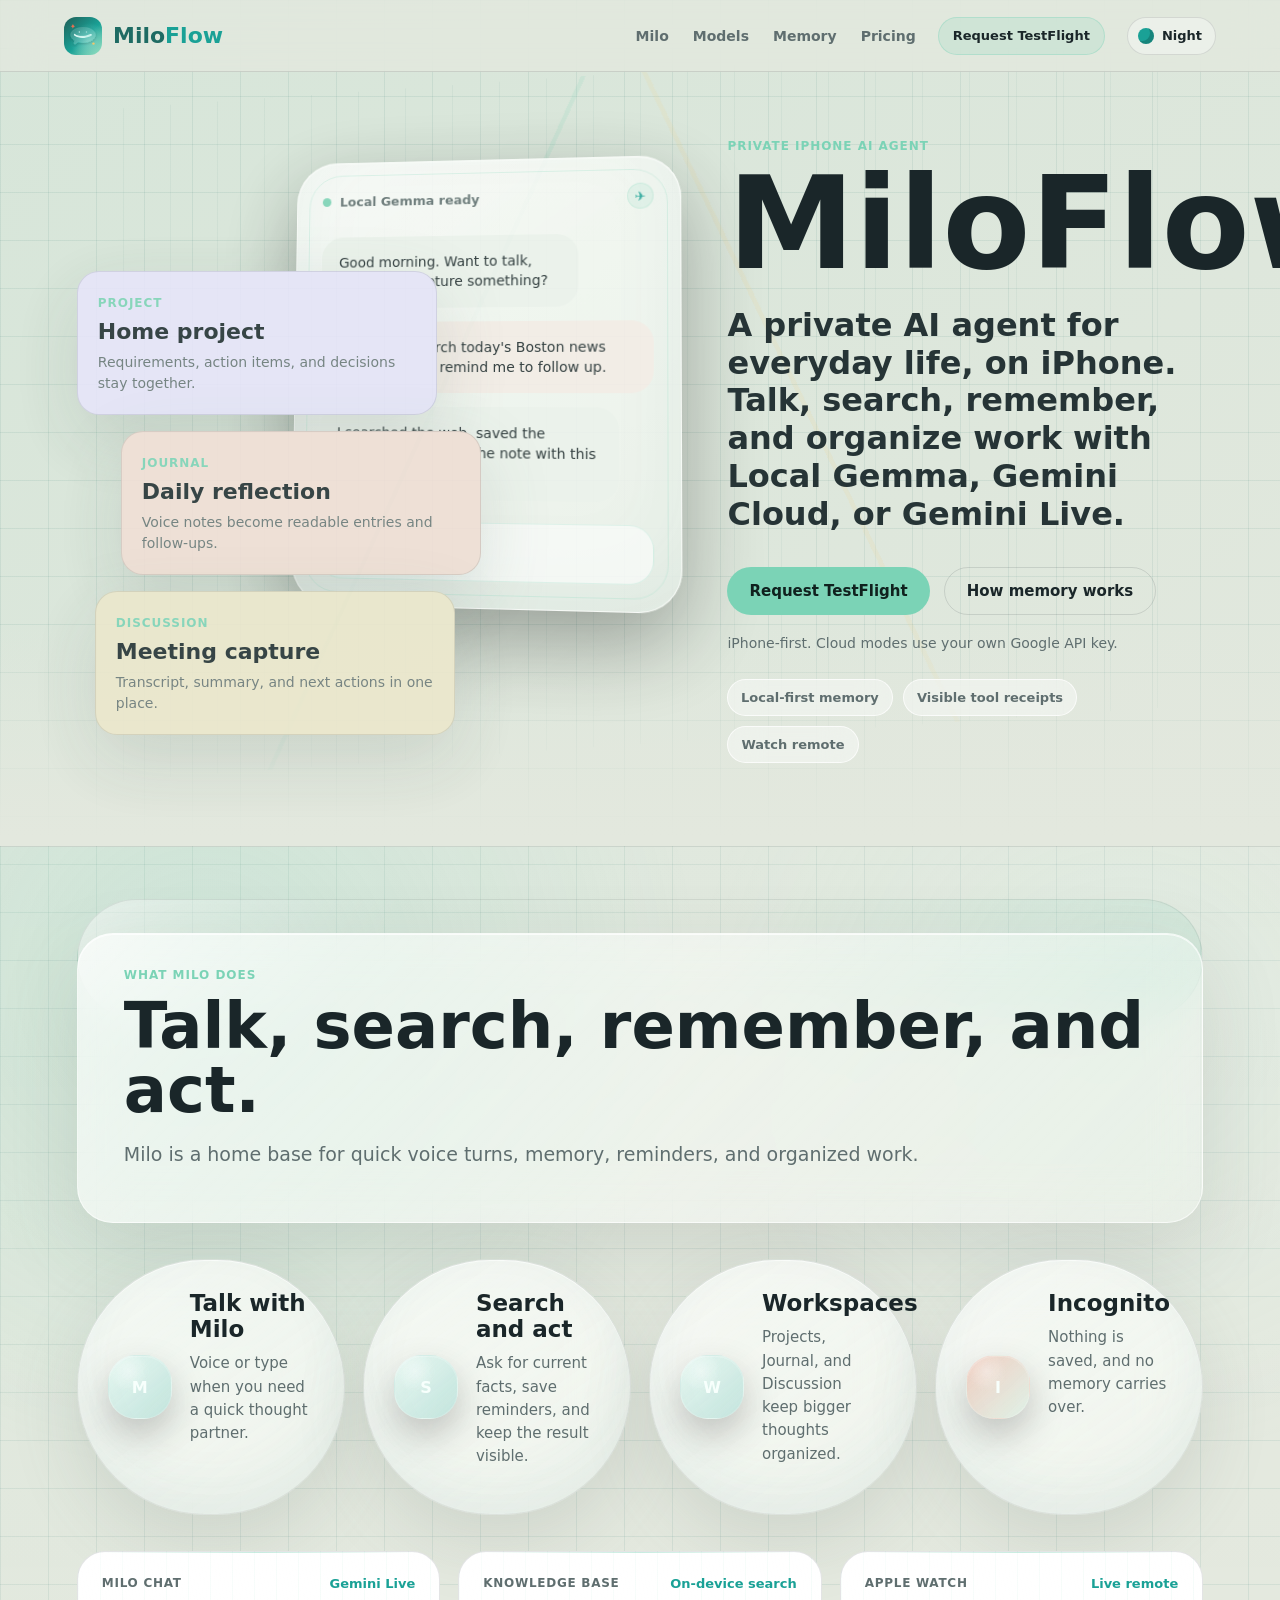
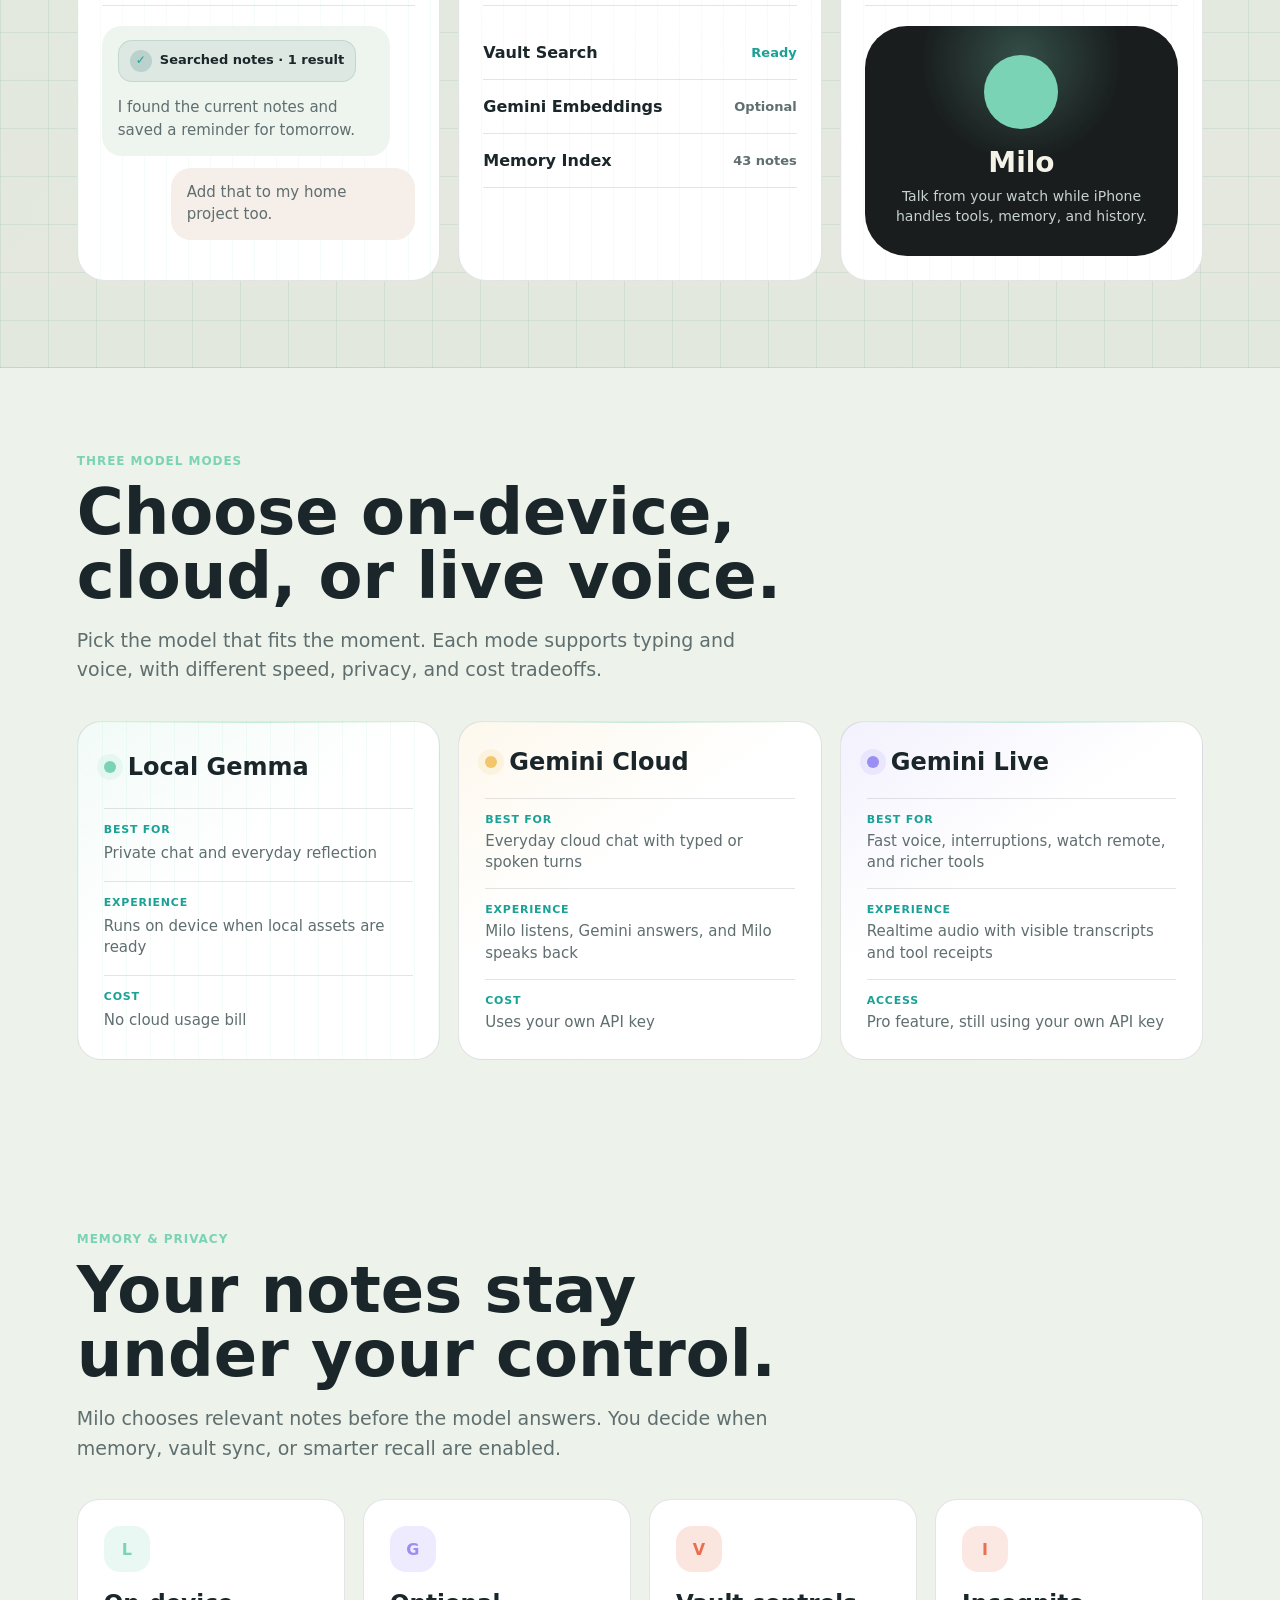
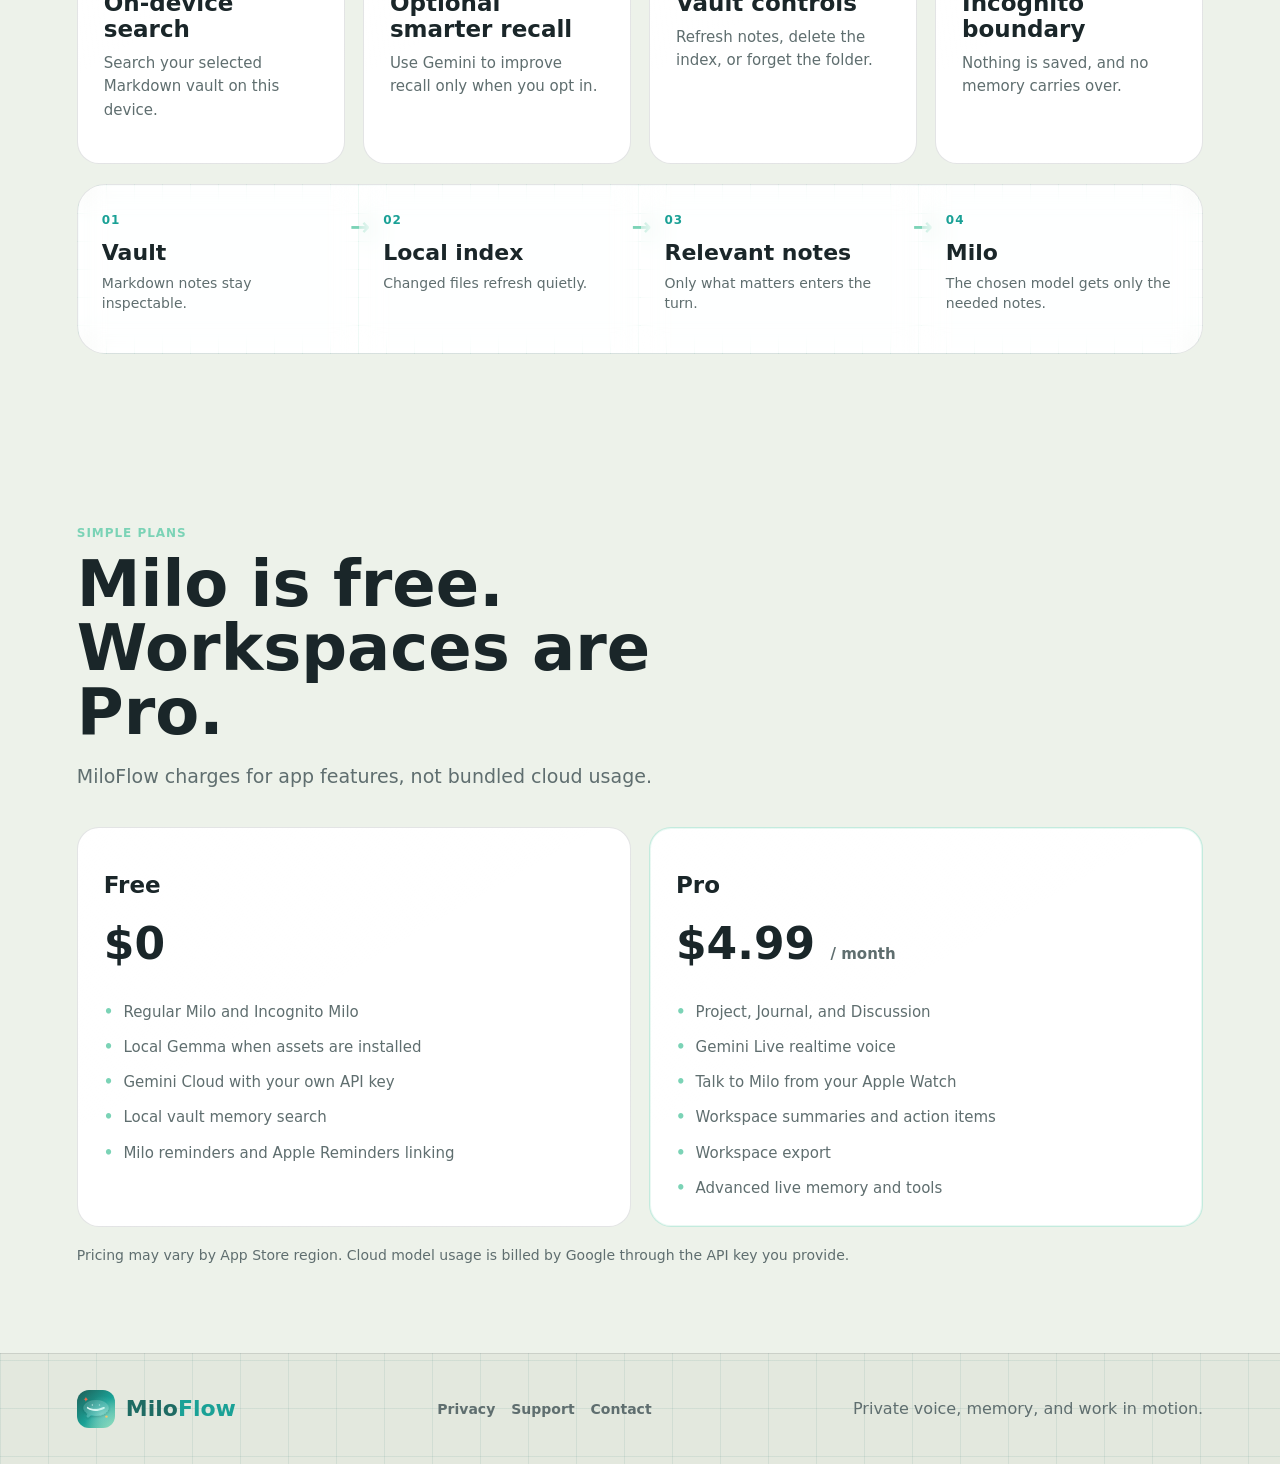
==== commit ae4b3cda: "Tighten MiloFlow website positioning" ====
--- a/index.html
+++ b/index.html
@@ -3,15 +3,15 @@
   <head>
     <meta charset="utf-8" />
     <meta name="viewport" content="width=device-width, initial-scale=1" />
-    <title>MiloFlow - Private AI Voice Workspace</title>
+    <title>MiloFlow - Private AI Agent for iPhone</title>
     <meta
       name="description"
-      content="MiloFlow is a private iOS voice workspace for Milo chat, local-first memory, reminders, projects, journaling, Gemini Cloud, Gemini Live, and on-device Gemma."
+      content="MiloFlow is a private AI agent for everyday life, on iPhone. Talk, search, remember, and organize work with Local Gemma, Gemini Cloud, or Gemini Live."
     />
     <meta name="theme-color" content="#e3e8de" media="(prefers-color-scheme: light)" />
     <meta name="theme-color" content="#1c1f21" media="(prefers-color-scheme: dark)" />
     <meta property="og:title" content="MiloFlow" />
-    <meta property="og:description" content="Talk with Milo, keep local-first memory, and turn conversations into organized work." />
+    <meta property="og:description" content="A private AI agent for everyday life, on iPhone." />
     <meta property="og:type" content="website" />
     <meta property="og:image" content="assets/brand/app-icon-512.png" />
     <link rel="icon" href="assets/brand/app-icon-512.png" />
@@ -40,7 +40,6 @@
       <div class="header-actions">
         <nav>
           <a href="#milo">Milo</a>
-          <a href="#workspaces">Workspaces</a>
           <a href="#models">Models</a>
           <a href="#memory">Memory</a>
           <a href="#pricing">Pricing</a>
@@ -59,8 +58,8 @@
           <div class="phone">
             <div class="phone-top">
               <span class="dot"></span>
-              <span>Gemini Live ready</span>
-              <span class="airplane" aria-hidden="true">●</span>
+              <span>Local Gemma ready</span>
+              <span class="airplane" aria-label="Airplane mode">✈</span>
             </div>
             <div class="chat-row assistant">Good morning. Want to talk, search, or capture something?</div>
             <div class="chat-row user">Search today's Boston news and remind me to follow up.</div>
@@ -77,7 +76,7 @@
           <div class="workspace-stack">
             <div class="workspace-card project">
               <span>Project</span>
-              <strong>Launch plan</strong>
+              <strong>Home project</strong>
               <p>Requirements, action items, and decisions stay together.</p>
             </div>
             <div class="workspace-card journal">
@@ -94,16 +93,16 @@
         </div>
 
         <div class="hero-copy">
-          <p class="eyebrow">Private iOS voice workspace</p>
+          <p class="eyebrow">Private iPhone AI agent</p>
           <h1 id="hero-title">MiloFlow</h1>
           <p class="hero-subtitle">
-            Talk with Milo, remember what matters, and turn conversations into organized work. Use Local Gemma on device, Gemini Cloud with your own API key, or Gemini Live for realtime voice.
+            A private AI agent for everyday life, on iPhone. Talk, search, remember, and organize work with Local Gemma, Gemini Cloud, or Gemini Live.
           </p>
           <div class="hero-actions">
             <a class="primary-action" href="mailto:support@miloflow.ai?subject=MiloFlow%20TestFlight">Request TestFlight</a>
             <a class="secondary-action" href="#memory">How memory works</a>
           </div>
-          <p class="availability-note">iPhone-first. Gemini Cloud and Gemini Live use your own Google AI Studio API key.</p>
+          <p class="availability-note">iPhone-first. Cloud modes use your own Google API key.</p>
           <div class="signal-strip" aria-label="MiloFlow launch highlights">
             <span>Local-first memory</span>
             <span>Visible tool receipts</span>
@@ -114,22 +113,181 @@
 
       <section class="intro band liquid-milo" id="milo" aria-labelledby="milo-title">
         <div class="section-heading">
-          <p class="eyebrow">Always close</p>
-          <h2 id="milo-title">Milo is the home base.</h2>
+          <p class="eyebrow">What Milo does</p>
+          <h2 id="milo-title">Talk, search, remember, and act.</h2>
           <p>
-            Use the Milo bar for quick voice turns, or open chat when you want the full history. Milo can search local memory, create reminders, and keep context without turning every thought into a workspace.
+            Milo is a home base for quick voice turns, memory, reminders, and organized work.
           </p>
         </div>
-        <div class="feature-grid two">
+        <div class="feature-grid four">
           <article>
             <span class="feature-icon">M</span>
-            <h3>Regular Milo</h3>
-            <p>Persistent chat, compact context, local-first history, optional vault recall, reminders, and voice or typed turns.</p>
+            <h3>Talk with Milo</h3>
+            <p>Voice or type when you need a quick thought partner.</p>
+          </article>
+          <article>
+            <span class="feature-icon project">S</span>
+            <h3>Search and act</h3>
+            <p>Ask for current facts, save reminders, and keep the result visible.</p>
+          </article>
+          <article>
+            <span class="feature-icon journal">W</span>
+            <h3>Workspaces</h3>
+            <p>Projects, Journal, and Discussion keep bigger thoughts organized.</p>
           </article>
           <article>
             <span class="feature-icon incognito">I</span>
-            <h3>Incognito Milo</h3>
-            <p>Nothing is saved, no memory is used, and the conversation does not carry into future turns.</p>
+            <h3>Incognito</h3>
+            <p>Nothing is saved, and no memory carries over.</p>
+          </article>
+        </div>
+        <div class="surface-grid" aria-label="MiloFlow app surface examples">
+          <article class="surface-card chat-surface">
+            <div class="surface-top">
+              <span>Milo Chat</span>
+              <strong>Gemini Live</strong>
+            </div>
+            <div class="bubble assistant assistant-message">
+              <div class="tool-receipt">
+                <span aria-hidden="true">✓</span>
+                <strong>Searched notes · 1 result</strong>
+              </div>
+              <p>I found the current notes and saved a reminder for tomorrow.</p>
+            </div>
+            <p class="bubble user">Add that to my home project too.</p>
+          </article>
+          <article class="surface-card memory-surface">
+            <div class="surface-top">
+              <span>Knowledge Base</span>
+              <strong>On-device search</strong>
+            </div>
+            <div class="settings-row ok">
+              <span>Vault Search</span>
+              <b>Ready</b>
+            </div>
+            <div class="settings-row">
+              <span>Gemini Embeddings</span>
+              <b>Optional</b>
+            </div>
+            <div class="settings-row">
+              <span>Memory Index</span>
+              <b>43 notes</b>
+            </div>
+          </article>
+          <article class="surface-card watch-surface">
+            <div class="surface-top">
+              <span>Apple Watch</span>
+              <strong>Live remote</strong>
+            </div>
+            <div class="watch-face">
+              <span></span>
+              <strong>Milo</strong>
+              <p>Talk from your watch while iPhone handles tools, memory, and history.</p>
+            </div>
+          </article>
+        </div>
+      </section>
+
+      <section class="band providers" id="models" aria-labelledby="providers-title">
+        <div class="section-heading">
+          <p class="eyebrow">Three model modes</p>
+          <h2 id="providers-title">Choose on-device, cloud, or live voice.</h2>
+          <p>
+            Pick the model that fits the moment. Each mode supports typing and voice, with different speed, privacy, and cost tradeoffs.
+          </p>
+        </div>
+        <div class="provider-cards" aria-label="MiloFlow provider comparison">
+          <article class="provider-card local">
+            <div class="provider-title">
+              <span aria-hidden="true"></span>
+              <h3>Local Gemma</h3>
+            </div>
+            <dl>
+              <div>
+                <dt>Best for</dt>
+                <dd>Private chat and everyday reflection</dd>
+              </div>
+              <div>
+                <dt>Experience</dt>
+                <dd>Runs on device when local assets are ready</dd>
+              </div>
+              <div>
+                <dt>Cost</dt>
+                <dd>No cloud usage bill</dd>
+              </div>
+            </dl>
+          </article>
+          <article class="provider-card cloud">
+            <div class="provider-title">
+              <span aria-hidden="true"></span>
+              <h3>Gemini Cloud</h3>
+            </div>
+            <dl>
+              <div>
+                <dt>Best for</dt>
+                <dd>Everyday cloud chat with typed or spoken turns</dd>
+              </div>
+              <div>
+                <dt>Experience</dt>
+                <dd>Milo listens, Gemini answers, and Milo speaks back</dd>
+              </div>
+              <div>
+                <dt>Cost</dt>
+                <dd>Uses your own API key</dd>
+              </div>
+            </dl>
+          </article>
+          <article class="provider-card live">
+            <div class="provider-title">
+              <span aria-hidden="true"></span>
+              <h3>Gemini Live</h3>
+            </div>
+            <dl>
+              <div>
+                <dt>Best for</dt>
+                <dd>Fast voice, interruptions, watch remote, and richer tools</dd>
+              </div>
+              <div>
+                <dt>Experience</dt>
+                <dd>Realtime audio with visible transcripts and tool receipts</dd>
+              </div>
+              <div>
+                <dt>Access</dt>
+                <dd>Pro feature, still using your own API key</dd>
+              </div>
+            </dl>
+          </article>
+        </div>
+      </section>
+
+      <section class="band knowledge" id="memory" aria-labelledby="memory-title">
+        <div class="section-heading">
+          <p class="eyebrow">Memory & privacy</p>
+          <h2 id="memory-title">Your notes stay under your control.</h2>
+          <p>
+            Milo chooses relevant notes before the model answers. You decide when memory, vault sync, or smarter recall are enabled.
+          </p>
+        </div>
+        <div class="feature-grid four">
+          <article>
+            <span class="feature-icon">L</span>
+            <h3>On-device search</h3>
+            <p>Search your selected Markdown vault on this device.</p>
+          </article>
+          <article>
+            <span class="feature-icon project">G</span>
+            <h3>Optional smarter recall</h3>
+            <p>Use Gemini to improve recall only when you opt in.</p>
+          </article>
+          <article>
+            <span class="feature-icon journal">V</span>
+            <h3>Vault controls</h3>
+            <p>Refresh notes, delete the index, or forget the folder.</p>
+          </article>
+          <article>
+            <span class="feature-icon incognito">I</span>
+            <h3>Incognito boundary</h3>
+            <p>Nothing is saved, and no memory carries over.</p>
           </article>
         </div>
         <div class="memory-console" aria-label="Memory flow">
@@ -141,221 +299,18 @@
           <div>
             <span>02</span>
             <strong>Local index</strong>
-            <p>Changed files refresh on device.</p>
+            <p>Changed files refresh quietly.</p>
           </div>
           <div>
             <span>03</span>
-            <strong>Retrieval gate</strong>
-            <p>Only relevant snippets enter the turn.</p>
+            <strong>Relevant notes</strong>
+            <p>Only what matters enters the turn.</p>
           </div>
           <div>
             <span>04</span>
             <strong>Milo</strong>
-            <p>The chosen model receives app-curated context.</p>
-          </div>
-        </div>
-      </section>
-
-      <section class="band split" id="workspaces" aria-labelledby="workspaces-title">
-        <div class="section-heading">
-          <p class="eyebrow">For real work</p>
-          <h2 id="workspaces-title">Project, Journal, and Discussion each keep their own shape.</h2>
-          <p>
-            Pro workspaces separate different kinds of thinking so notes do not become one long chat thread.
-          </p>
-        </div>
-        <div class="feature-grid three">
-          <article>
-            <span class="feature-icon project">P</span>
-            <h3>Projects</h3>
-            <p>Capture requirements, decisions, open questions, and action items for product work.</p>
-          </article>
-          <article>
-            <span class="feature-icon journal">J</span>
-            <h3>Journal</h3>
-            <p>Voice entries become daily reflections with summaries and personal follow-ups.</p>
-          </article>
-          <article>
-            <span class="feature-icon discussion">D</span>
-            <h3>Discussion</h3>
-            <p>Capture meetings or conversations with transcripts, summaries, and next actions.</p>
-          </article>
-        </div>
-      </section>
-
-      <section class="band proof" aria-labelledby="proof-title">
-        <div class="section-heading">
-          <p class="eyebrow">App surfaces</p>
-          <h2 id="proof-title">Built around visible voice turns.</h2>
-          <p>
-            MiloFlow keeps voice, tools, memory, and workspaces visible so you can see what happened and change course quickly.
-          </p>
-        </div>
-        <div class="surface-grid" aria-label="MiloFlow app surface examples">
-          <article class="surface-card chat-surface">
-            <div class="surface-top">
-              <span>Milo Chat</span>
-              <strong>Gemini Live</strong>
-            </div>
-            <div class="bubble assistant assistant-message">
-              <div class="tool-receipt">
-                <span aria-hidden="true">✓</span>
-                <strong>Searched notes · 1 result</strong>
-              </div>
-              <p>I found the current notes and saved a reminder for tomorrow.</p>
-            </div>
-            <p class="bubble user">Add that to my launch project too.</p>
-          </article>
-          <article class="surface-card memory-surface">
-            <div class="surface-top">
-              <span>Knowledge Base</span>
-              <strong>Local index</strong>
-            </div>
-            <div class="settings-row ok">
-              <span>Vault Search</span>
-              <b>Ready</b>
-            </div>
-            <div class="settings-row">
-              <span>Gemini Embeddings</span>
-              <b>Optional</b>
-            </div>
-            <div class="settings-row">
-              <span>Memory Index</span>
-              <b>43 notes</b>
-            </div>
-          </article>
-          <article class="surface-card watch-surface">
-            <div class="surface-top">
-              <span>Apple Watch</span>
-              <strong>Live remote</strong>
-            </div>
-            <div class="watch-face">
-              <span></span>
-              <strong>Milo</strong>
-              <p>Talk from your watch while iPhone handles tools, memory, and history.</p>
-            </div>
-          </article>
-        </div>
-      </section>
-
-      <section class="band providers" id="models" aria-labelledby="providers-title">
-        <div class="section-heading">
-          <p class="eyebrow">Three model modes</p>
-          <h2 id="providers-title">Choose local, cloud text, or realtime voice.</h2>
-          <p>
-            MiloFlow keeps the app surface consistent while the runtime changes underneath. Cloud usage is bring-your-own Google AI Studio API key.
-          </p>
-        </div>
-        <div class="provider-cards" aria-label="MiloFlow provider comparison">
-          <article class="provider-card local">
-            <div class="provider-title">
-              <span aria-hidden="true"></span>
-              <h3>Local Gemma</h3>
-            </div>
-            <dl>
-              <div>
-                <dt>Best for</dt>
-                <dd>Offline/private Milo chat and everyday reflection</dd>
-              </div>
-              <div>
-                <dt>Experience</dt>
-                <dd>Apple Speech input, on-device generation, and local voice playback when assets are ready</dd>
-              </div>
-              <div>
-                <dt>Cost</dt>
-                <dd>No cloud usage bill</dd>
-              </div>
-            </dl>
-          </article>
-          <article class="provider-card cloud">
-            <div class="provider-title">
-              <span aria-hidden="true"></span>
-              <h3>Gemini Cloud</h3>
-            </div>
-            <dl>
-              <div>
-                <dt>Best for</dt>
-                <dd>Lower-cost cloud text with a local-voice feel</dd>
-              </div>
-              <div>
-                <dt>Experience</dt>
-                <dd>Apple Speech transcript, Gemini text response, local voice playback</dd>
-              </div>
-              <div>
-                <dt>Cost</dt>
-                <dd>Uses your own API key</dd>
-              </div>
-            </dl>
-          </article>
-          <article class="provider-card live">
-            <div class="provider-title">
-              <span aria-hidden="true"></span>
-              <h3>Gemini Live</h3>
-            </div>
-            <dl>
-              <div>
-                <dt>Best for</dt>
-                <dd>Fast realtime voice, barge-in, watch remote, and richer tool turns</dd>
-              </div>
-              <div>
-                <dt>Experience</dt>
-                <dd>Native cloud audio over a live WebSocket, with transcripts and tool receipts in Milo</dd>
-              </div>
-              <div>
-                <dt>Access</dt>
-                <dd>Pro feature, still using your own API key</dd>
-              </div>
-            </dl>
-          </article>
-        </div>
-      </section>
-
-      <section class="band knowledge" id="memory" aria-labelledby="memory-title">
-        <div class="section-heading">
-          <p class="eyebrow">Memory you can inspect</p>
-          <h2 id="memory-title">AI Memory is app-owned, not model-owned.</h2>
-          <p>
-            MiloFlow retrieves memory before the model answers. That keeps Local Gemma, Gemini Cloud, and Gemini Live using the same reviewable memory rules.
-          </p>
-        </div>
-        <div class="feature-grid four">
-          <article>
-            <span class="feature-icon">L</span>
-            <h3>Local index</h3>
-            <p>Search your selected Markdown vault with a local index that stays on this device.</p>
-          </article>
-          <article>
-            <span class="feature-icon project">G</span>
-            <h3>Optional embeddings</h3>
-            <p>Gemini embeddings can improve recall, but only after you opt in with your own API key.</p>
-          </article>
-          <article>
-            <span class="feature-icon journal">V</span>
-            <h3>Vault controls</h3>
-            <p>Backfill readable Markdown, refresh changed files, delete the local index, or forget the folder.</p>
-          </article>
-          <article>
-            <span class="feature-icon incognito">I</span>
-            <h3>Incognito boundary</h3>
-            <p>Incognito skips saved history, vault sync, memory, archives, and carry-over context.</p>
-          </article>
-        </div>
-      </section>
-
-      <section class="band privacy" id="privacy" aria-labelledby="privacy-title">
-        <div class="section-heading">
-          <p class="eyebrow">Local-first by design</p>
-          <h2 id="privacy-title">Your notes begin on your device.</h2>
-          <p>
-            MiloFlow stores source records in local SQLite. When you choose, it can mirror readable Markdown into an Obsidian vault and build a local search index for memory.
-          </p>
-        </div>
-        <div class="privacy-flow" aria-label="Storage flow">
-          <div>SQLite</div>
-          <span></span>
-          <div>Local memory index</div>
-          <span></span>
-          <div>Markdown vault</div>
+            <p>The chosen model gets only the needed notes.</p>
+          </div>
         </div>
       </section>
 
@@ -364,7 +319,7 @@
           <p class="eyebrow">Simple plans</p>
           <h2 id="pricing-title">Milo is free. Workspaces are Pro.</h2>
           <p>
-            MiloFlow charges for app features, not bundled cloud usage. Gemini Cloud, Gemini Live, and optional Gemini embeddings use your own Google API key.
+            MiloFlow charges for app features, not bundled cloud usage.
           </p>
         </div>
         <div class="price-grid">
@@ -386,9 +341,9 @@
               <li>Project, Journal, and Discussion</li>
               <li>Gemini Live realtime voice</li>
               <li>Talk to Milo from your Apple Watch</li>
-              <li>Workspace summaries, analysis, and action items</li>
-              <li>Workspace export and backfill</li>
-              <li>Advanced live memory and tool workflows</li>
+              <li>Workspace summaries and action items</li>
+              <li>Workspace export</li>
+              <li>Advanced live memory and tools</li>
             </ul>
           </article>
         </div>
--- a/styles.css
+++ b/styles.css
@@ -637,7 +637,7 @@
   z-index: 1;
 }
 
-.liquid-milo article {
+.liquid-milo .feature-grid article {
   backdrop-filter: blur(28px) saturate(1.35);
   background: var(--liquid-card-bg);
   border-color: var(--liquid-card-border);
@@ -648,7 +648,7 @@
   position: relative;
 }
 
-.liquid-milo .feature-icon {
+.liquid-milo .feature-grid .feature-icon {
   background:
     radial-gradient(circle at 32% 25%, rgba(255, 255, 255, 0.42), transparent 32%),
     linear-gradient(135deg, rgba(203, 247, 239, 0.32), rgba(26, 161, 150, 0.22));
@@ -666,13 +666,13 @@
   width: 64px;
 }
 
-.liquid-milo .feature-icon.incognito {
+.liquid-milo .feature-grid .feature-icon.incognito {
   background:
     radial-gradient(circle at 32% 25%, rgba(255, 255, 255, 0.36), transparent 32%),
     linear-gradient(135deg, rgba(233, 111, 80, 0.30), rgba(123, 211, 182, 0.16));
 }
 
-.liquid-milo article h3 {
+.liquid-milo .feature-grid article h3 {
   margin-top: 0;
 }
 
@@ -766,9 +766,13 @@
 
 .providers,
 .knowledge,
-.proof,
 .pricing {
   background: var(--band-alt);
+}
+
+.liquid-milo .surface-grid {
+  position: relative;
+  z-index: 1;
 }
 
 .surface-grid {
@@ -1026,29 +1030,6 @@
   font-size: 15px;
   line-height: 1.45;
   margin: 0;
-}
-
-.privacy-flow {
-  align-items: center;
-  display: grid;
-  gap: 18px;
-  grid-template-columns: 1fr 64px 1fr 64px 1fr;
-  margin-top: 40px;
-}
-
-.privacy-flow div {
-  background: var(--surface);
-  border: 1px solid var(--line);
-  border-radius: 22px;
-  font-size: 20px;
-  font-weight: 800;
-  padding: 28px;
-  text-align: center;
-}
-
-.privacy-flow span {
-  background: var(--mint);
-  height: 2px;
 }
 
 .memory-console {
@@ -1346,13 +1327,13 @@
     padding: 28px 24px;
   }
 
-  .liquid-milo article {
+  .liquid-milo .feature-grid article {
     border-radius: 34px;
     min-height: 0;
     padding: 24px;
   }
 
-  .liquid-milo .feature-icon {
+  .liquid-milo .feature-grid .feature-icon {
     left: auto;
     margin-bottom: 18px;
     position: relative;
@@ -1371,16 +1352,6 @@
 
   .provider-card dd {
     font-size: 14px;
-  }
-
-  .privacy-flow {
-    grid-template-columns: 1fr;
-  }
-
-  .privacy-flow span {
-    height: 28px;
-    justify-self: center;
-    width: 2px;
   }
 
   .memory-console {
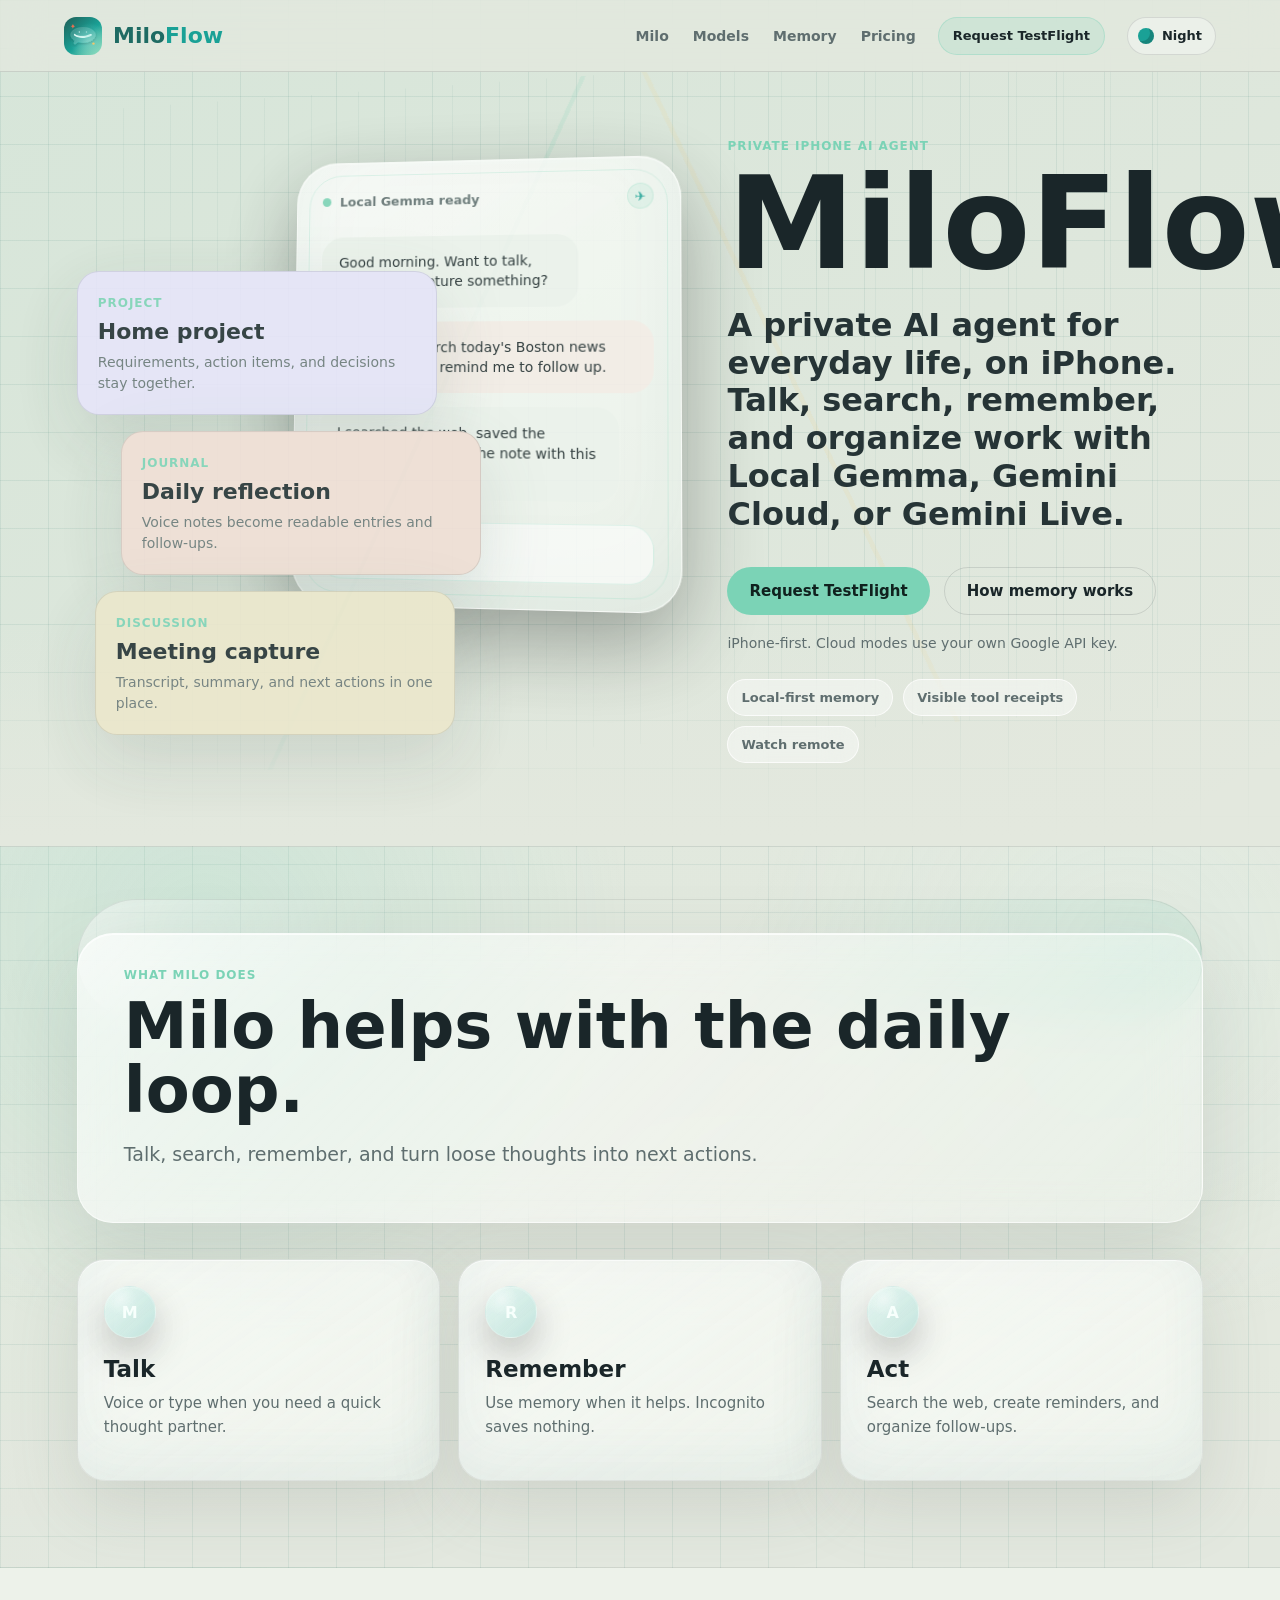
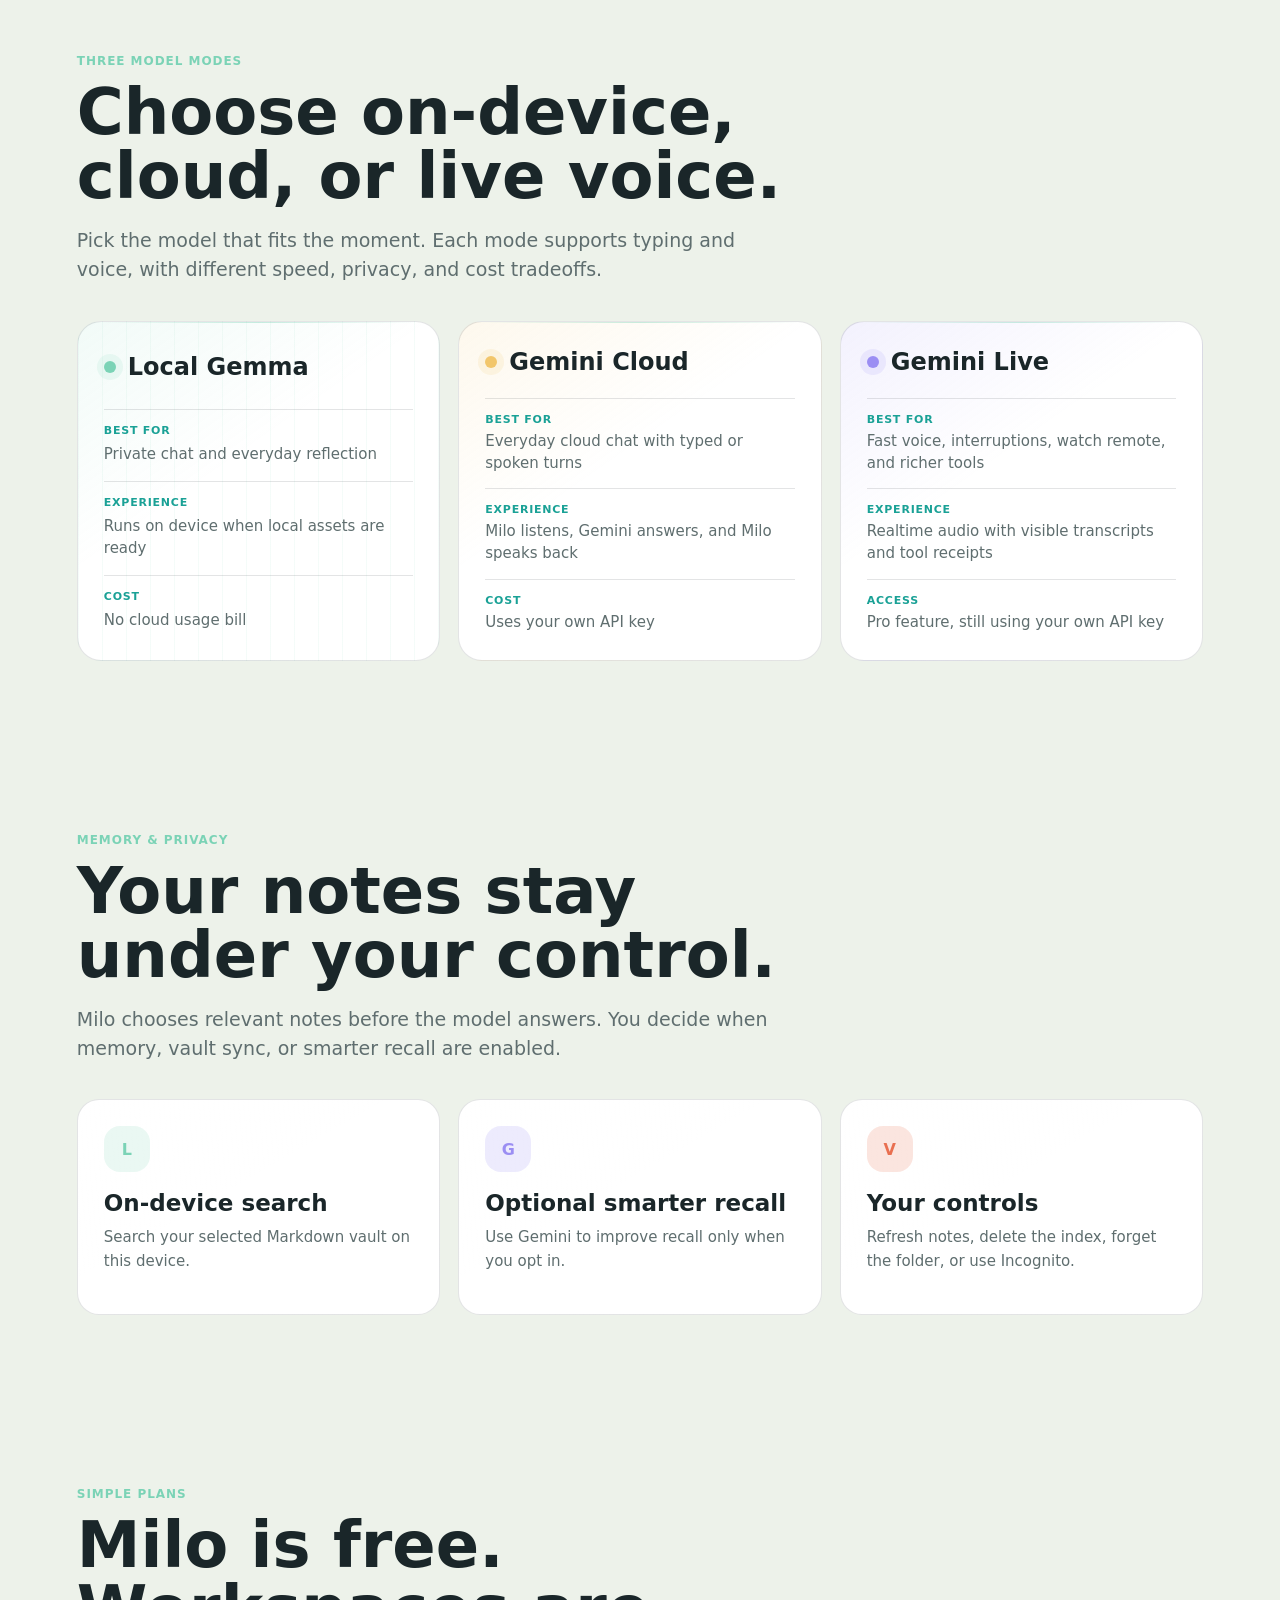
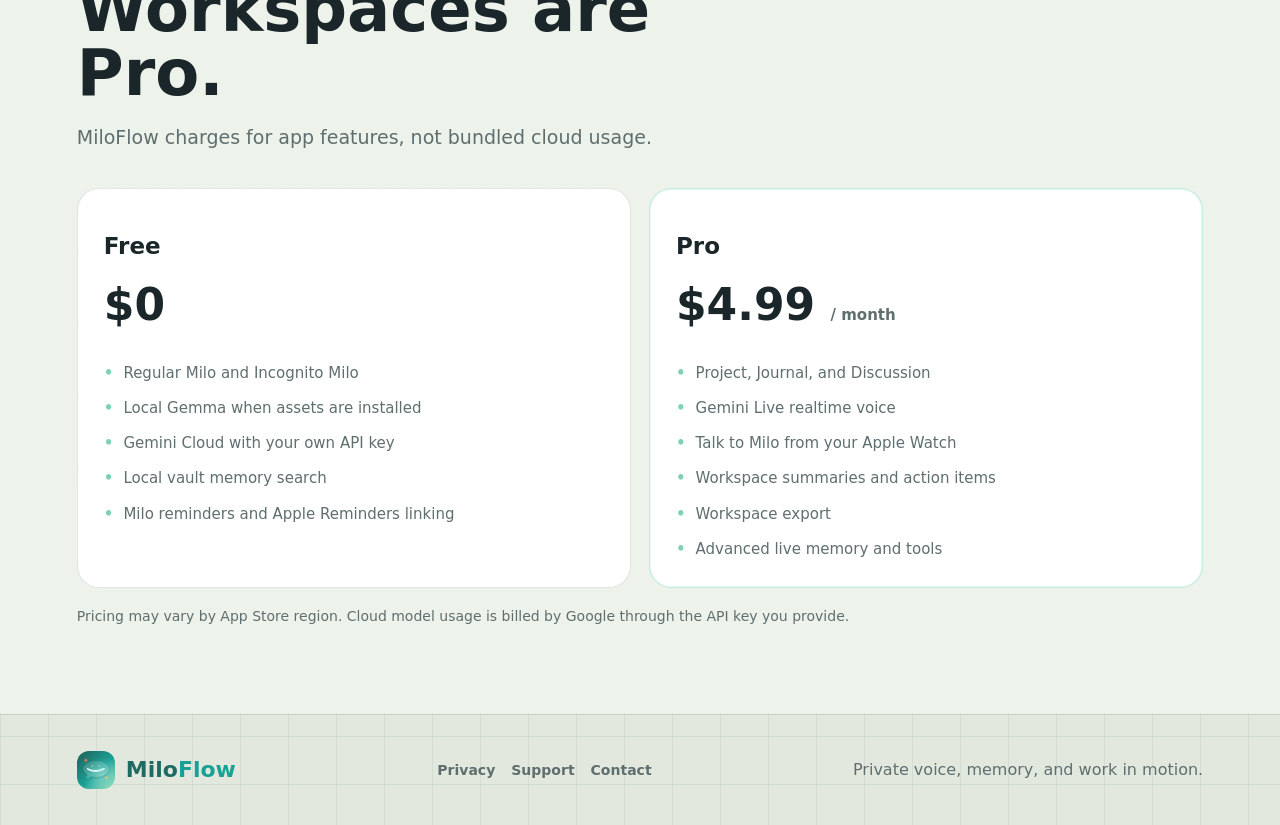
==== commit 30330a5f: "Simplify mobile website flow" ====
--- a/index.html
+++ b/index.html
@@ -70,7 +70,6 @@
               <span></span>
               <span></span>
               <span></span>
-              <strong>Gemini Live</strong>
             </div>
           </div>
           <div class="workspace-stack">
@@ -114,76 +113,26 @@
       <section class="intro band liquid-milo" id="milo" aria-labelledby="milo-title">
         <div class="section-heading">
           <p class="eyebrow">What Milo does</p>
-          <h2 id="milo-title">Talk, search, remember, and act.</h2>
+          <h2 id="milo-title">Milo helps with the daily loop.</h2>
           <p>
-            Milo is a home base for quick voice turns, memory, reminders, and organized work.
-          </p>
-        </div>
-        <div class="feature-grid four">
+            Talk, search, remember, and turn loose thoughts into next actions.
+          </p>
+        </div>
+        <div class="feature-grid three">
           <article>
             <span class="feature-icon">M</span>
-            <h3>Talk with Milo</h3>
+            <h3>Talk</h3>
             <p>Voice or type when you need a quick thought partner.</p>
           </article>
           <article>
-            <span class="feature-icon project">S</span>
-            <h3>Search and act</h3>
-            <p>Ask for current facts, save reminders, and keep the result visible.</p>
-          </article>
-          <article>
-            <span class="feature-icon journal">W</span>
-            <h3>Workspaces</h3>
-            <p>Projects, Journal, and Discussion keep bigger thoughts organized.</p>
-          </article>
-          <article>
-            <span class="feature-icon incognito">I</span>
-            <h3>Incognito</h3>
-            <p>Nothing is saved, and no memory carries over.</p>
-          </article>
-        </div>
-        <div class="surface-grid" aria-label="MiloFlow app surface examples">
-          <article class="surface-card chat-surface">
-            <div class="surface-top">
-              <span>Milo Chat</span>
-              <strong>Gemini Live</strong>
-            </div>
-            <div class="bubble assistant assistant-message">
-              <div class="tool-receipt">
-                <span aria-hidden="true">✓</span>
-                <strong>Searched notes · 1 result</strong>
-              </div>
-              <p>I found the current notes and saved a reminder for tomorrow.</p>
-            </div>
-            <p class="bubble user">Add that to my home project too.</p>
-          </article>
-          <article class="surface-card memory-surface">
-            <div class="surface-top">
-              <span>Knowledge Base</span>
-              <strong>On-device search</strong>
-            </div>
-            <div class="settings-row ok">
-              <span>Vault Search</span>
-              <b>Ready</b>
-            </div>
-            <div class="settings-row">
-              <span>Gemini Embeddings</span>
-              <b>Optional</b>
-            </div>
-            <div class="settings-row">
-              <span>Memory Index</span>
-              <b>43 notes</b>
-            </div>
-          </article>
-          <article class="surface-card watch-surface">
-            <div class="surface-top">
-              <span>Apple Watch</span>
-              <strong>Live remote</strong>
-            </div>
-            <div class="watch-face">
-              <span></span>
-              <strong>Milo</strong>
-              <p>Talk from your watch while iPhone handles tools, memory, and history.</p>
-            </div>
+            <span class="feature-icon journal">R</span>
+            <h3>Remember</h3>
+            <p>Use memory when it helps. Incognito saves nothing.</p>
+          </article>
+          <article>
+            <span class="feature-icon project">A</span>
+            <h3>Act</h3>
+            <p>Search the web, create reminders, and organize follow-ups.</p>
           </article>
         </div>
       </section>
@@ -268,7 +217,7 @@
             Milo chooses relevant notes before the model answers. You decide when memory, vault sync, or smarter recall are enabled.
           </p>
         </div>
-        <div class="feature-grid four">
+        <div class="feature-grid three">
           <article>
             <span class="feature-icon">L</span>
             <h3>On-device search</h3>
@@ -281,36 +230,9 @@
           </article>
           <article>
             <span class="feature-icon journal">V</span>
-            <h3>Vault controls</h3>
-            <p>Refresh notes, delete the index, or forget the folder.</p>
-          </article>
-          <article>
-            <span class="feature-icon incognito">I</span>
-            <h3>Incognito boundary</h3>
-            <p>Nothing is saved, and no memory carries over.</p>
-          </article>
-        </div>
-        <div class="memory-console" aria-label="Memory flow">
-          <div>
-            <span>01</span>
-            <strong>Vault</strong>
-            <p>Markdown notes stay inspectable.</p>
-          </div>
-          <div>
-            <span>02</span>
-            <strong>Local index</strong>
-            <p>Changed files refresh quietly.</p>
-          </div>
-          <div>
-            <span>03</span>
-            <strong>Relevant notes</strong>
-            <p>Only what matters enters the turn.</p>
-          </div>
-          <div>
-            <span>04</span>
-            <strong>Milo</strong>
-            <p>The chosen model gets only the needed notes.</p>
-          </div>
+            <h3>Your controls</h3>
+            <p>Refresh notes, delete the index, forget the folder, or use Incognito.</p>
+          </article>
         </div>
       </section>
 
--- a/styles.css
+++ b/styles.css
@@ -641,10 +641,10 @@
   backdrop-filter: blur(28px) saturate(1.35);
   background: var(--liquid-card-bg);
   border-color: var(--liquid-card-border);
-  border-radius: 999px;
+  border-radius: 28px;
   box-shadow: var(--liquid-card-shadow);
-  min-height: 154px;
-  padding: 30px 34px 30px 112px;
+  min-height: 0;
+  padding: 26px;
   position: relative;
 }
 
@@ -658,12 +658,9 @@
     inset 0 1px 0 rgba(255, 255, 255, 0.22),
     0 16px 36px rgba(0, 0, 0, 0.22);
   color: var(--liquid-icon-color);
-  height: 64px;
-  left: 30px;
-  position: absolute;
-  top: 50%;
-  transform: translateY(-50%);
-  width: 64px;
+  height: 52px;
+  margin-bottom: 18px;
+  width: 52px;
 }
 
 .liquid-milo .feature-grid .feature-icon.incognito {
@@ -770,32 +767,6 @@
   background: var(--band-alt);
 }
 
-.liquid-milo .surface-grid {
-  position: relative;
-  z-index: 1;
-}
-
-.surface-grid {
-  display: grid;
-  gap: 18px;
-  grid-template-columns: repeat(3, minmax(0, 1fr));
-  margin-top: 36px;
-}
-
-.surface-card {
-  background:
-    linear-gradient(160deg, rgba(255, 255, 255, 0.48), transparent 48%),
-    linear-gradient(90deg, rgba(123, 211, 182, 0.08) 1px, transparent 1px) 0 0 / 22px 22px,
-    var(--surface);
-  border: 1px solid var(--line);
-  border-radius: 28px;
-  min-height: 330px;
-  overflow: hidden;
-  padding: 24px;
-  position: relative;
-}
-
-.surface-card::before,
 .provider-card::before {
   background: linear-gradient(90deg, transparent, rgba(123, 211, 182, 0.42), transparent);
   content: "";
@@ -804,143 +775,6 @@
   position: absolute;
   right: 18px;
   top: 0;
-}
-
-.surface-top {
-  align-items: center;
-  border-bottom: 1px solid var(--line);
-  display: flex;
-  justify-content: space-between;
-  margin-bottom: 20px;
-  padding-bottom: 14px;
-}
-
-.surface-top span {
-  color: var(--muted);
-  font-size: 12px;
-  font-weight: 850;
-  letter-spacing: 0.06em;
-  text-transform: uppercase;
-}
-
-.surface-top strong {
-  color: var(--flow);
-  font-size: 13px;
-}
-
-.bubble {
-  border-radius: 20px;
-  font-size: 15px;
-  line-height: 1.45;
-  margin: 12px 0;
-  padding: 14px 16px;
-}
-
-.bubble.assistant {
-  background: var(--assistant-bubble);
-}
-
-.assistant-message {
-  display: grid;
-  gap: 14px;
-  width: 92%;
-}
-
-.assistant-message p {
-  color: var(--muted);
-  margin: 0;
-}
-
-.tool-receipt {
-  align-items: center;
-  align-self: start;
-  background: rgba(30, 107, 99, 0.08);
-  border: 1px solid rgba(30, 107, 99, 0.14);
-  border-radius: 14px;
-  color: var(--muted);
-  display: inline-flex;
-  font-size: 13px;
-  gap: 8px;
-  padding: 9px 11px;
-  width: fit-content;
-}
-
-.tool-receipt span {
-  align-items: center;
-  background: rgba(30, 107, 99, 0.18);
-  border-radius: 999px;
-  color: var(--flow);
-  display: inline-flex;
-  flex-shrink: 0;
-  font-size: 12px;
-  font-weight: 900;
-  height: 22px;
-  justify-content: center;
-  width: 22px;
-}
-
-.tool-receipt strong {
-  color: var(--ink);
-  font-weight: 850;
-}
-
-.bubble.user {
-  background: var(--user-bubble);
-  margin-left: auto;
-  max-width: 78%;
-}
-
-.settings-row {
-  align-items: center;
-  border-bottom: 1px solid var(--line);
-  display: flex;
-  justify-content: space-between;
-  padding: 17px 0;
-}
-
-.settings-row span {
-  font-weight: 800;
-}
-
-.settings-row b {
-  color: var(--muted);
-  font-size: 13px;
-}
-
-.settings-row.ok b {
-  color: var(--flow);
-}
-
-.watch-face {
-  background:
-    radial-gradient(circle at 50% 15%, rgba(123, 211, 182, 0.28), transparent 40%),
-    #191d1e;
-  border-radius: 42px;
-  color: #f5f2e8;
-  display: grid;
-  min-height: 230px;
-  padding: 26px;
-  place-items: center;
-  text-align: center;
-}
-
-.watch-face span {
-  background: var(--mint);
-  border-radius: 999px;
-  height: 74px;
-  width: 74px;
-}
-
-.watch-face strong {
-  font-size: 28px;
-  margin-top: 10px;
-}
-
-.watch-face p {
-  color: #c7d2cf;
-  font-size: 14px;
-  line-height: 1.45;
-  margin: 0;
 }
 
 .provider-cards {
@@ -1032,59 +866,6 @@
   margin: 0;
 }
 
-.memory-console {
-  background:
-    linear-gradient(90deg, rgba(123, 211, 182, 0.12) 1px, transparent 1px) 0 0 / 28px 28px,
-    linear-gradient(180deg, rgba(123, 211, 182, 0.10) 1px, transparent 1px) 0 0 / 28px 28px,
-    var(--surface);
-  border: 1px solid var(--line);
-  border-radius: 28px;
-  display: grid;
-  gap: 1px;
-  grid-template-columns: repeat(4, minmax(0, 1fr));
-  margin-top: 20px;
-  overflow: hidden;
-}
-
-.memory-console div {
-  backdrop-filter: blur(12px);
-  background: rgba(255, 255, 255, 0.18);
-  min-height: 168px;
-  padding: 24px;
-  position: relative;
-}
-
-.memory-console div:not(:last-child)::after {
-  color: var(--mint);
-  content: "→";
-  font-size: 24px;
-  font-weight: 900;
-  position: absolute;
-  right: -12px;
-  top: 28px;
-  z-index: 1;
-}
-
-.memory-console span {
-  color: var(--flow);
-  font-size: 12px;
-  font-weight: 900;
-  letter-spacing: 0.08em;
-}
-
-.memory-console strong {
-  display: block;
-  font-size: 22px;
-  margin: 12px 0 8px;
-}
-
-.memory-console p {
-  color: var(--muted);
-  font-size: 14px;
-  line-height: 1.45;
-  margin: 0;
-}
-
 .price-grid {
   display: grid;
   gap: 18px;
@@ -1244,12 +1025,13 @@
 
   .hero {
     min-height: auto;
-    padding-top: 112px;
+    padding-top: 104px;
+    padding-bottom: 38px;
   }
 
   .hero-scene {
     height: auto;
-    min-height: 430px;
+    min-height: 0;
   }
 
   .phone {
@@ -1263,35 +1045,7 @@
   }
 
   .workspace-stack {
-    bottom: auto;
-    display: grid;
-    gap: 12px;
-    left: auto;
-    margin-top: 18px;
-    position: relative;
-    width: min(430px, 92vw);
-  }
-
-  .workspace-card {
-    border-radius: 22px;
-    box-shadow: var(--workspace-card-shadow);
-    margin: 0;
-    padding: 16px;
-    transform: none;
-  }
-
-  .workspace-card.journal,
-  .workspace-card.discussion {
-    transform: none;
-  }
-
-  .workspace-card strong {
-    font-size: 19px;
-    margin: 6px 0;
-  }
-
-  .workspace-card p {
-    font-size: 13px;
+    display: none;
   }
 
   h1 {
@@ -1305,13 +1059,29 @@
 
   h2 {
     font-size: 42px;
+  }
+
+  .band {
+    padding: 58px 22px;
+  }
+
+  .feature-grid,
+  .provider-cards,
+  .price-grid {
+    gap: 14px;
+    margin-top: 24px;
+  }
+
+  article,
+  .liquid-milo .feature-grid article,
+  .provider-card {
+    padding: 22px;
   }
 
   .feature-grid.two,
   .feature-grid.three,
   .feature-grid.four,
   .provider-cards,
-  .surface-grid,
   .price-grid,
   .legal-grid {
     grid-template-columns: 1fr;
@@ -1327,20 +1097,6 @@
     padding: 28px 24px;
   }
 
-  .liquid-milo .feature-grid article {
-    border-radius: 34px;
-    min-height: 0;
-    padding: 24px;
-  }
-
-  .liquid-milo .feature-grid .feature-icon {
-    left: auto;
-    margin-bottom: 18px;
-    position: relative;
-    top: auto;
-    transform: none;
-  }
-
   .provider-card {
     border-radius: 22px;
     padding: 22px;
@@ -1354,22 +1110,6 @@
     font-size: 14px;
   }
 
-  .memory-console {
-    grid-template-columns: 1fr;
-  }
-
-  .memory-console div {
-    min-height: 0;
-  }
-
-  .memory-console div:not(:last-child)::after {
-    bottom: -17px;
-    left: 24px;
-    right: auto;
-    top: auto;
-    transform: rotate(90deg);
-  }
-
   footer {
     align-items: flex-start;
     flex-direction: column;
